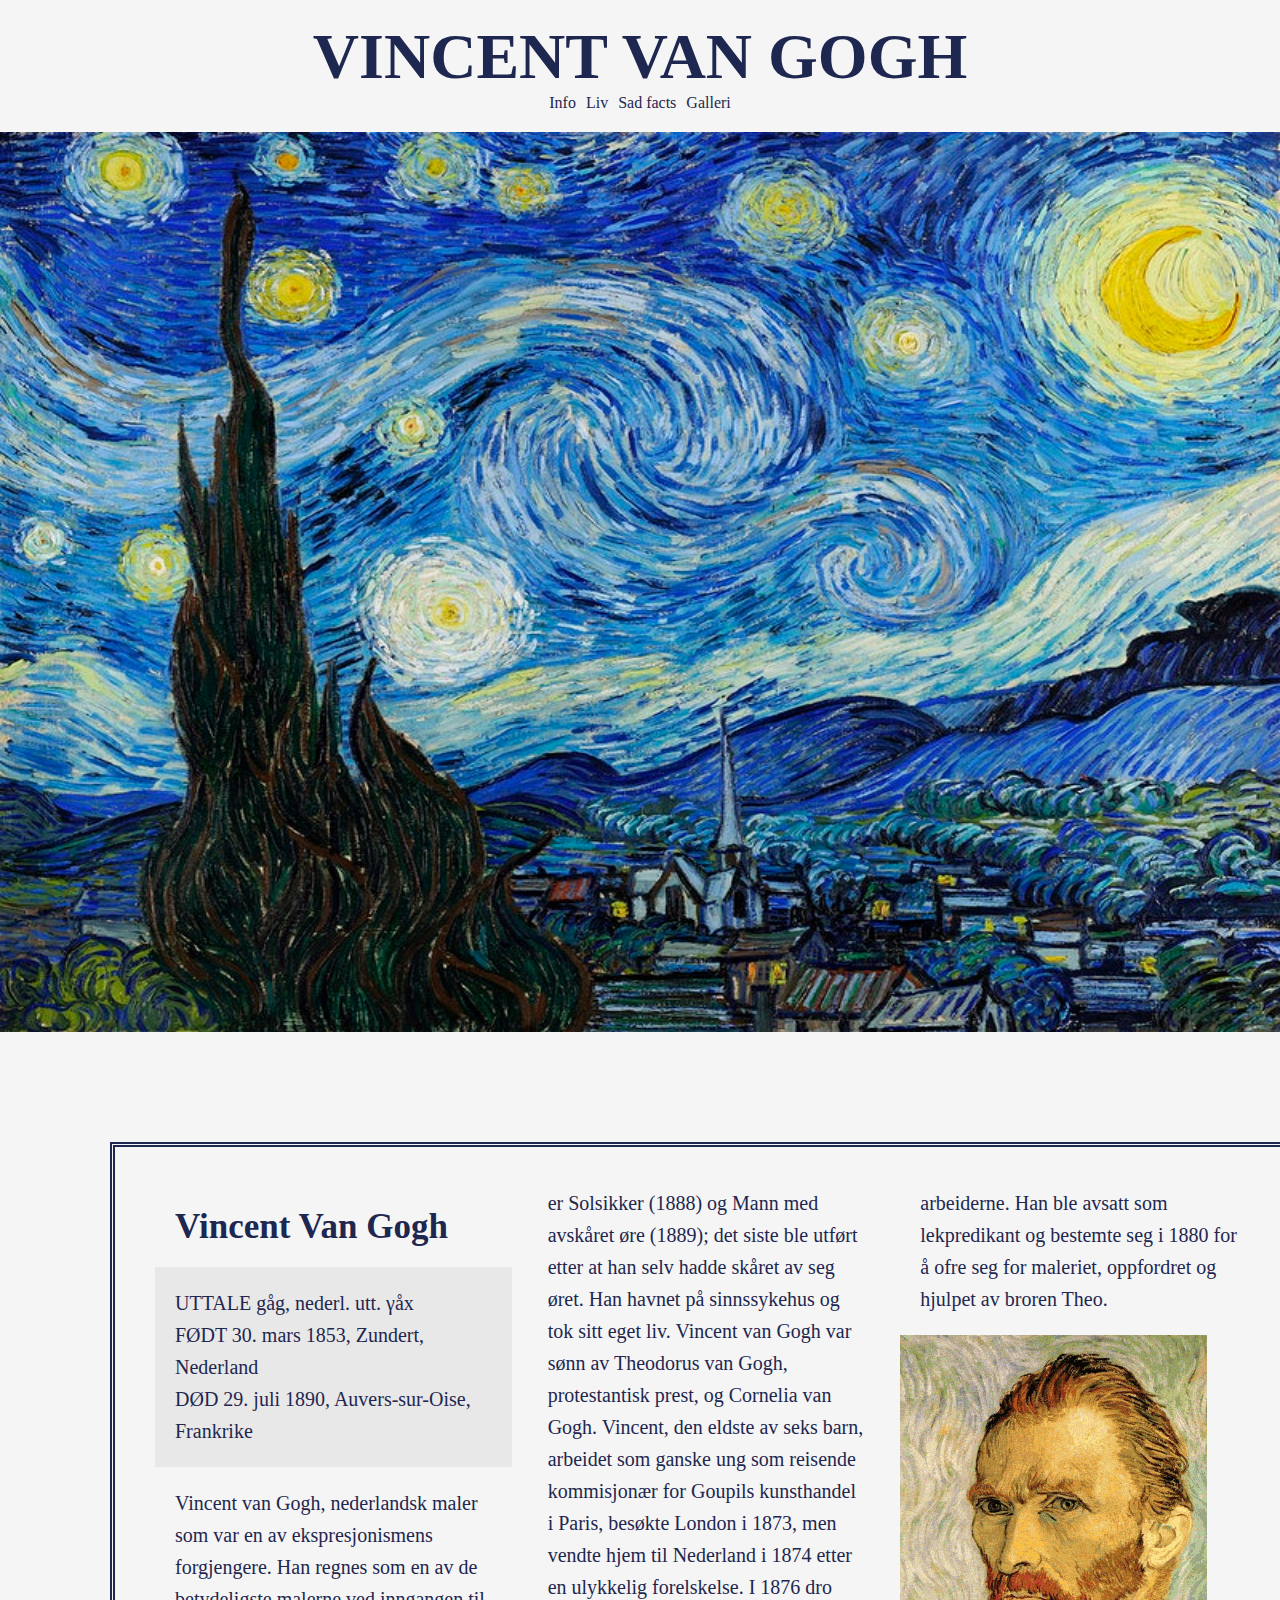
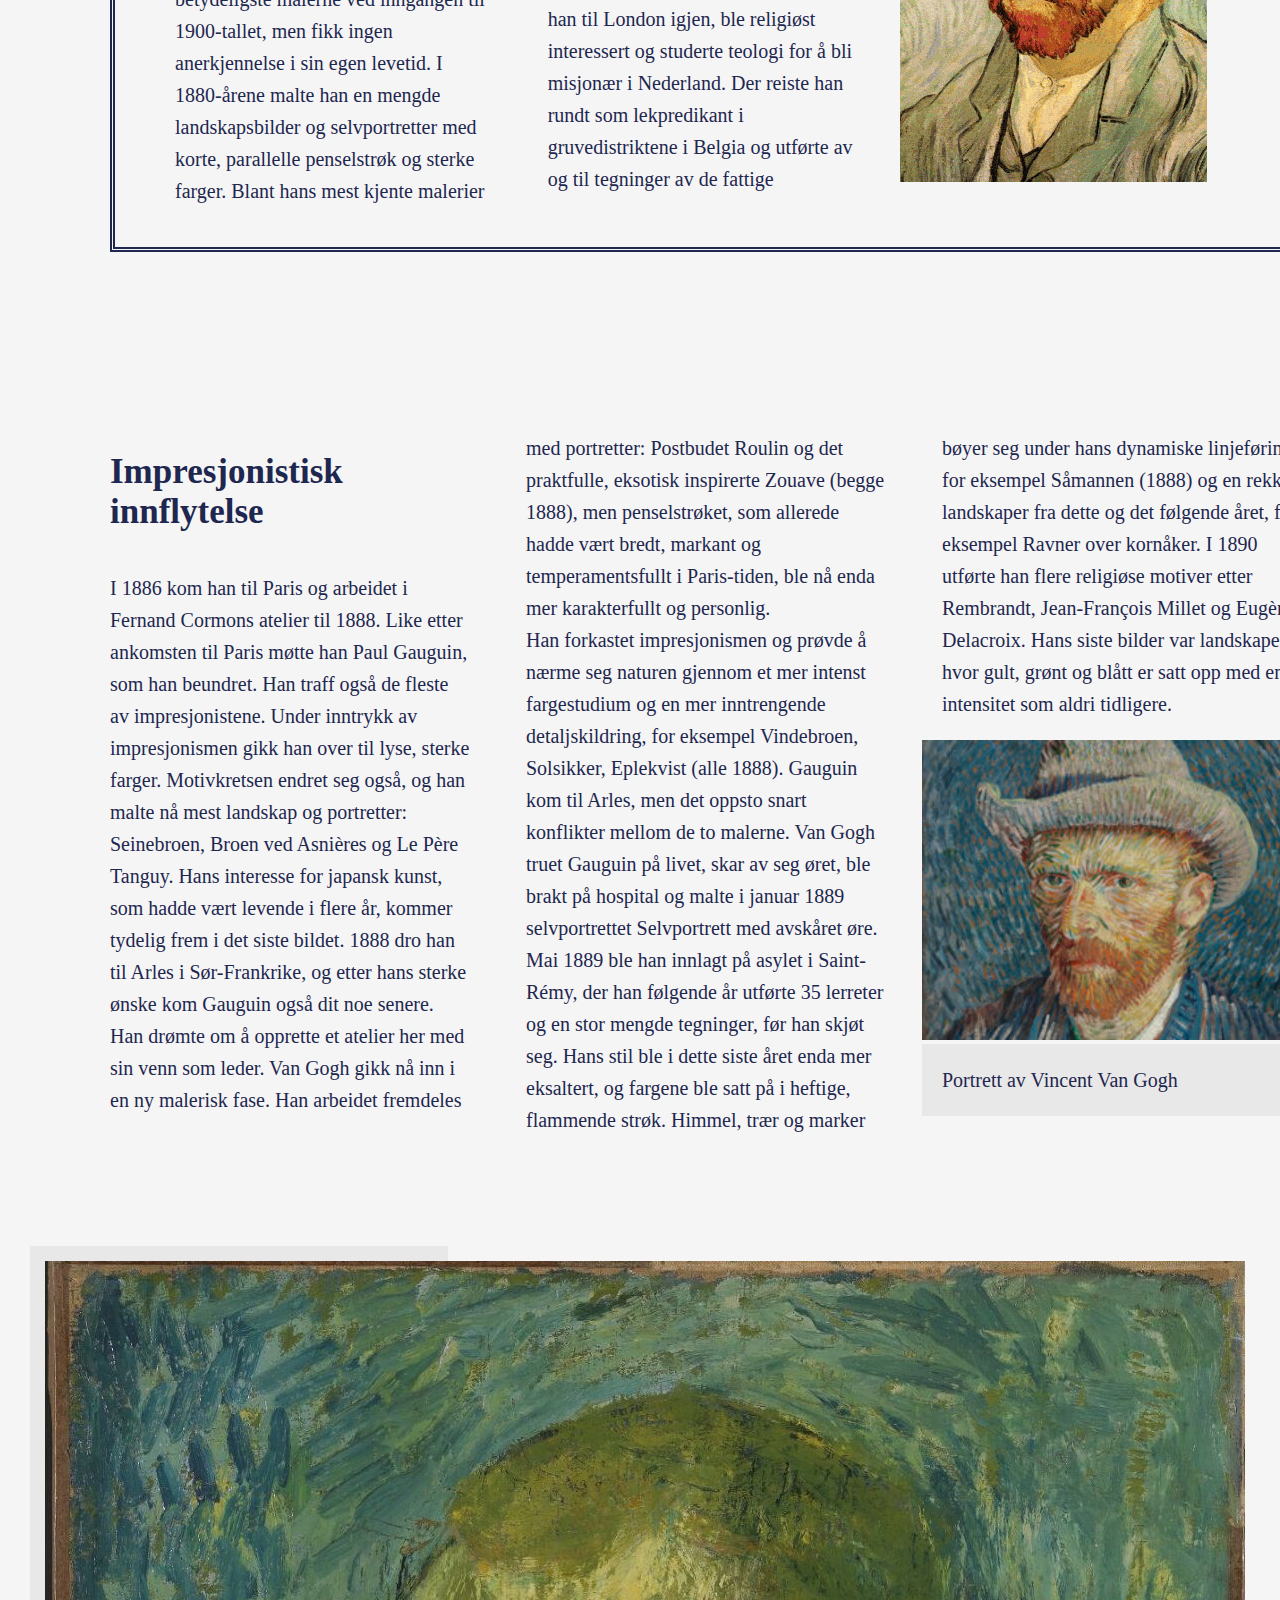
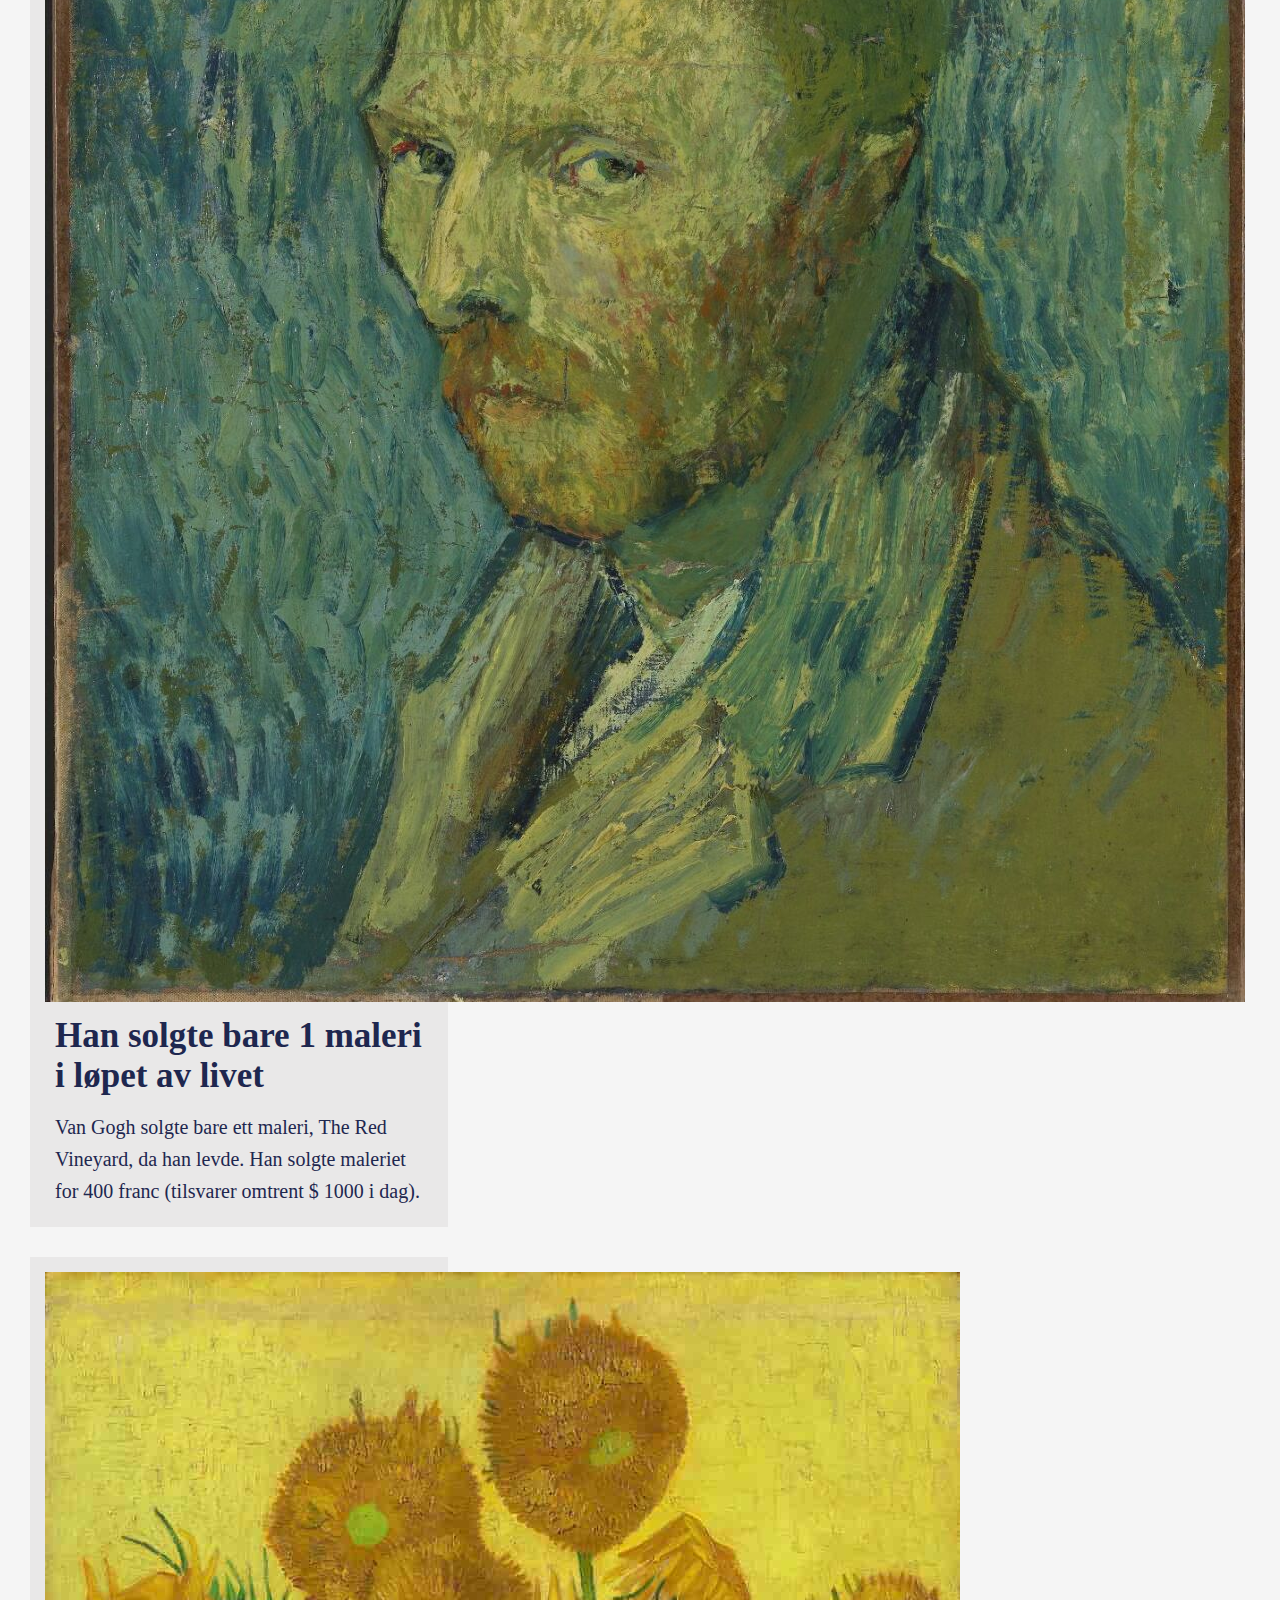
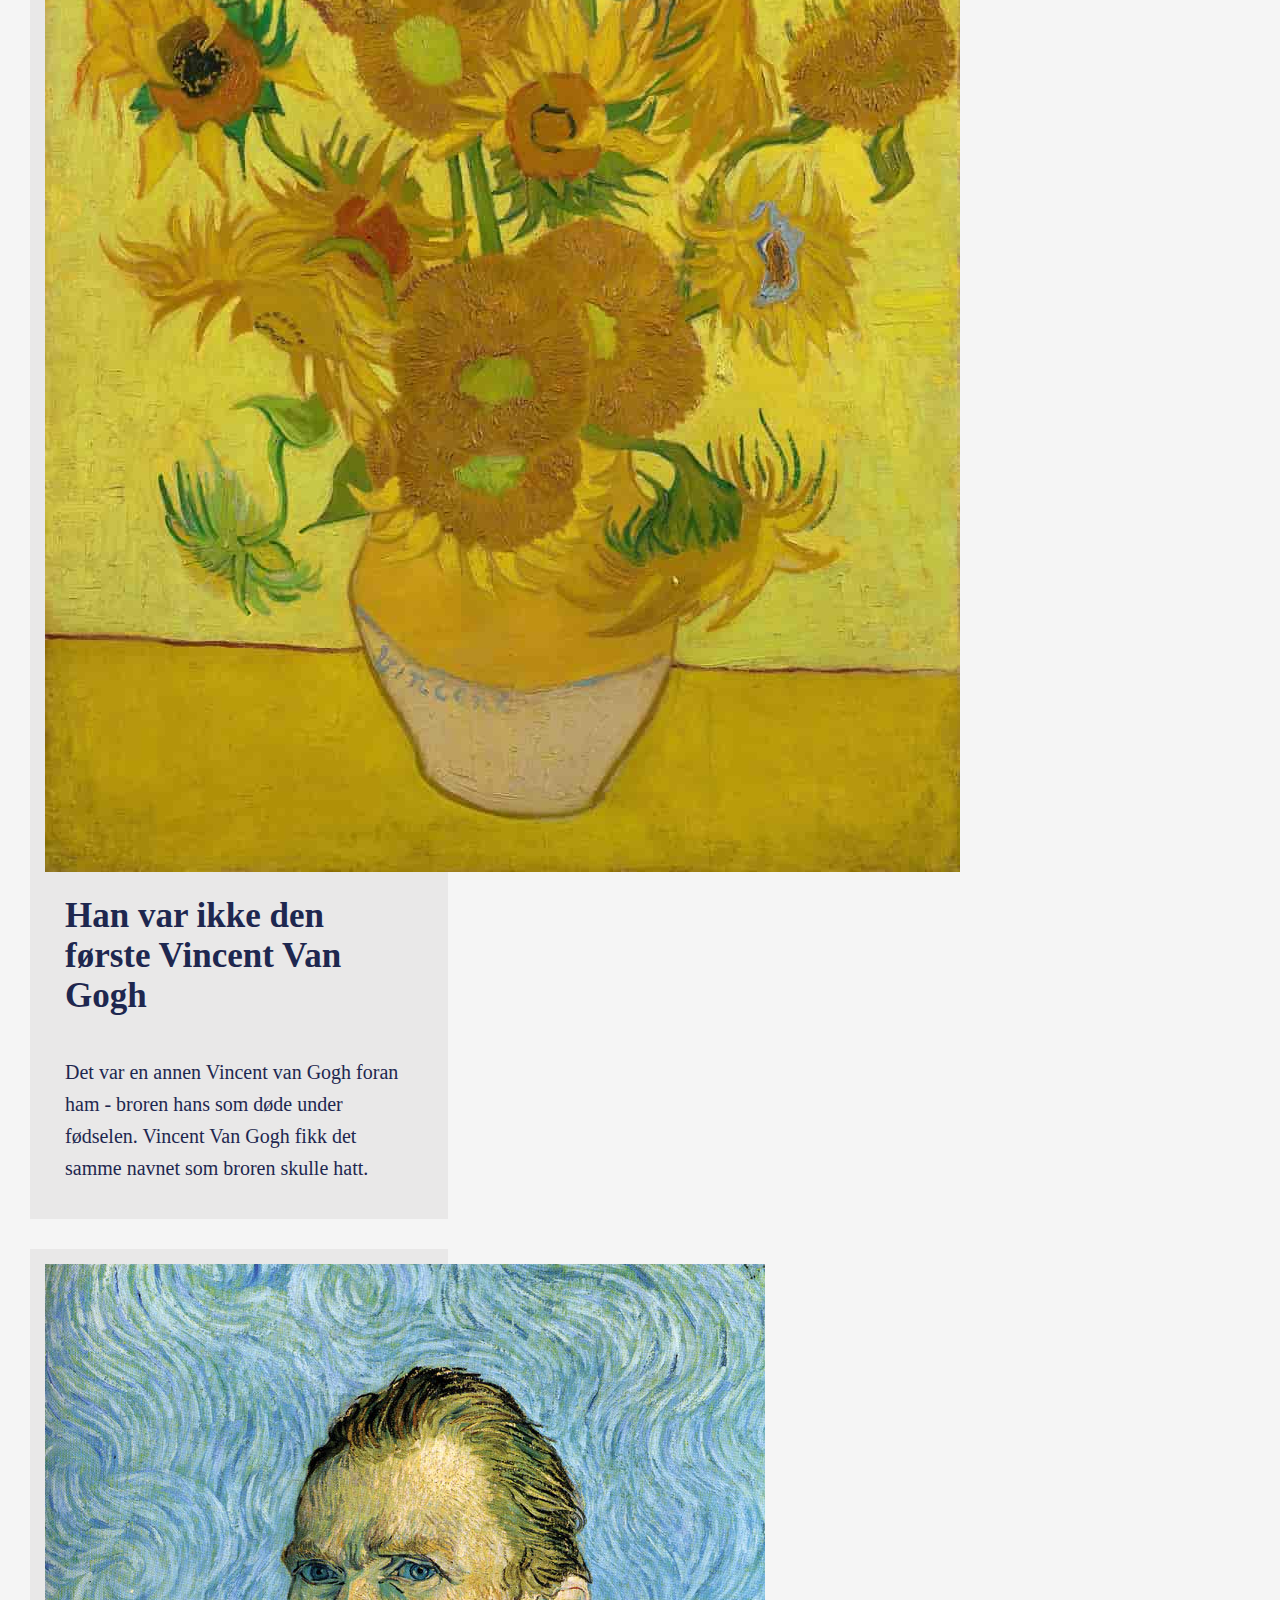
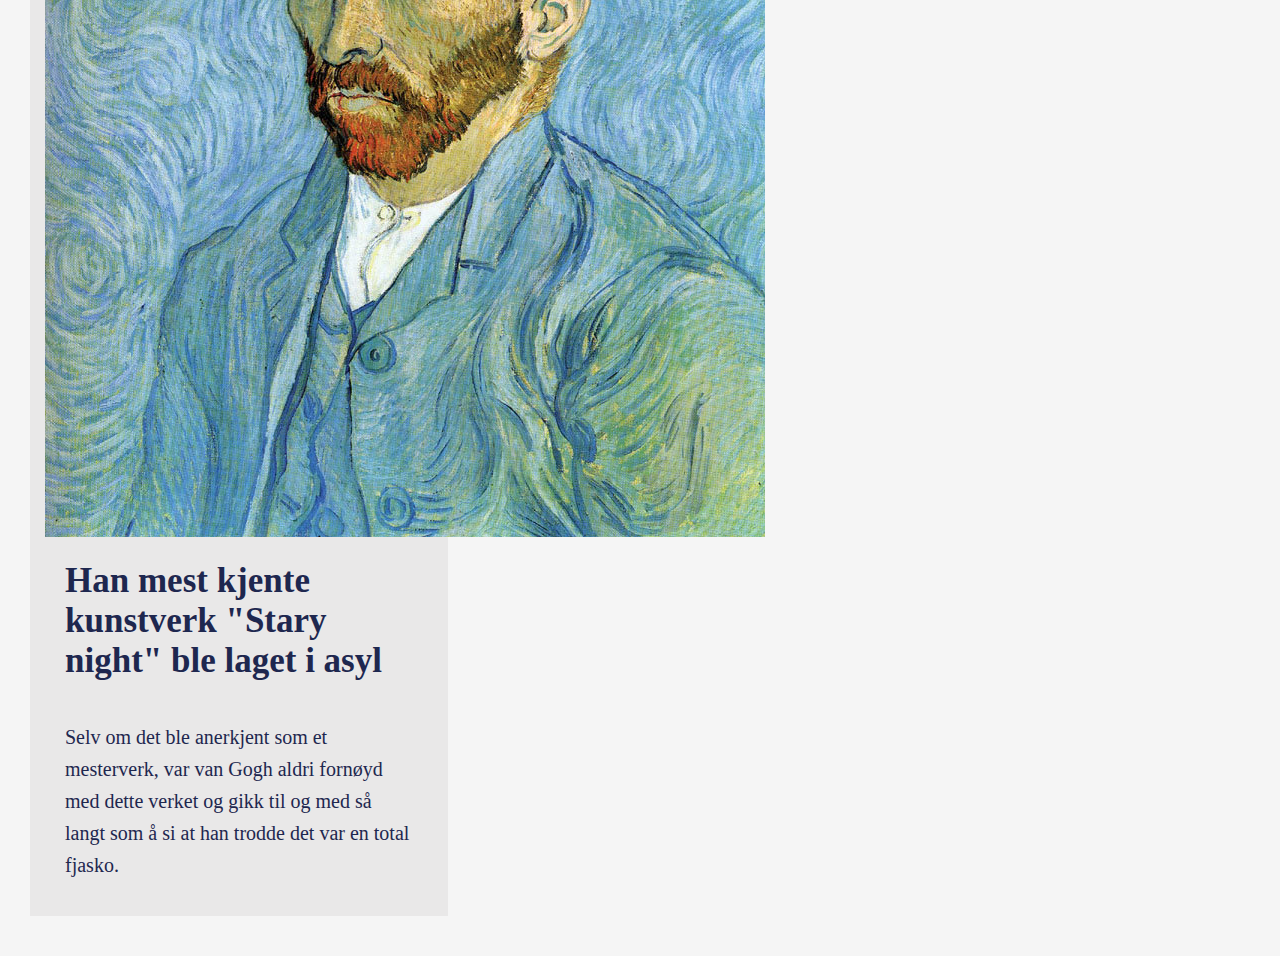
==== index.html @ b5e01df2 "finito bitchesssss" ====
<!DOCTYPE html>
<html lang="en">
<head>
    <meta charset="UTF-8">
    <meta http-equiv="X-UA-Compatible" content="IE=edge">
    <meta name="viewport" content="width=device-width, initial-scale=1.0">
    <title>Vincent Van Gogh</title>
    <link rel="preconnect" href="https://fonts.googleapis.com">
    <link rel="preconnect" href="https://fonts.gstatic.com" crossorigin>
    <link href="https://fonts.googleapis.com/css2?family=Khula:wght@300;400;600;700;800&display=swap" rel="stylesheet">
    <link rel="stylesheet" href="style.css">
</head>
    <body>
        <section id="intro-page">
            <header>
                <h1> Vincent Van Gogh </h1>
            </header>
            
            <nav>
                <ul>
                    <li><a href="#text-box1">Info</a></li>
                    <li><a href="#text-box2">Liv</a></li>
                    <li><a href="#funfact-container">Sad facts</a></li>
                    <li><a href="./gallery.html">Galleri</a></li>
                </ul>
            </nav>
        </section>

        <main>
            <section class="fade-in">
                <img src="images/trær.jpg" class="tre">
                <img src="images/cafe.jpg" class="cafe">
                <img src="images/original.jpg" class="original">
            </section>

            <section class="section-container1">
                <article class="text-box1">
                    <h2>Vincent Van Gogh</h2>
                    <div>
                        <p class="info-box1">UTTALE gåg, nederl. utt. γåx <br> FØDT 30. mars 1853, Zundert, Nederland <br> DØD 29. juli 1890, Auvers-sur-Oise, Frankrike</p>
                    </div>
                    <p>Vincent van Gogh, nederlandsk maler som var en av ekspresjonismens forgjengere. Han regnes som en av de betydeligste malerne ved inngangen til 1900-tallet, men fikk ingen anerkjennelse i sin egen levetid. I 1880-årene malte han en mengde landskapsbilder og selvportretter med korte, parallelle penselstrøk og sterke farger. Blant hans mest kjente malerier er Solsikker (1888) og Mann med avskåret øre (1889); det siste ble utført etter at han selv hadde skåret av seg øret. Han havnet på sinnssykehus og tok sitt eget liv. Vincent van Gogh var sønn av Theodorus van Gogh, protestantisk prest, og Cornelia van Gogh. Vincent, den eldste av seks barn, arbeidet som ganske ung som reisende kommisjonær for Goupils kunsthandel i Paris, besøkte London i 1873, men vendte hjem til Nederland i 1874 etter en ulykkelig forelskelse. I 1876 dro han til London igjen, ble religiøst interessert og studerte teologi for å bli misjonær i Nederland. Der reiste han rundt som lekpredikant i gruvedistriktene i Belgia og utførte av og til tegninger av de fattige arbeiderne. Han ble avsatt som lekpredikant og bestemte seg i 1880 for å ofre seg for maleriet, oppfordret og hjulpet av broren Theo. </p> 
                    <img src="images/portrett.gif" alt="Portrett av Van Gogh" class="portrett-gif">
                    
                </article>

                <article class="text-box2">
                    <h2>Impresjonistisk innflytelse</h2>
                    <p>I 1886 kom han til Paris og arbeidet i Fernand Cormons atelier til 1888. Like etter ankomsten til Paris møtte han Paul Gauguin, som han beundret. Han traff også de fleste av impresjonistene. Under inntrykk av impresjonismen gikk han over til lyse, sterke farger. Motivkretsen endret seg også, og han malte nå mest landskap og portretter: Seinebroen, Broen ved Asnières og Le Père Tanguy. Hans interesse for japansk kunst, som hadde vært levende i flere år, kommer tydelig frem i det siste bildet.
                        1888 dro han til Arles i Sør-Frankrike, og etter hans sterke ønske kom Gauguin også dit noe senere. Han drømte om å opprette et atelier her med sin venn som leder. Van Gogh gikk nå inn i en ny malerisk fase. Han arbeidet fremdeles med portretter: Postbudet Roulin og det praktfulle, eksotisk inspirerte Zouave (begge 1888), men penselstrøket, som allerede hadde vært bredt, markant og temperamentsfullt i Paris-tiden, ble nå enda mer karakterfullt og personlig. <br> Han forkastet impresjonismen og prøvde å nærme seg naturen gjennom et mer intenst fargestudium og en mer inntrengende detaljskildring, for eksempel Vindebroen, Solsikker, Eplekvist (alle 1888). Gauguin kom til Arles, men det oppsto snart konflikter mellom de to malerne. Van Gogh truet Gauguin på livet, skar av seg øret, ble brakt på hospital og malte i januar 1889 selvportrettet Selvportrett med avskåret øre. Mai 1889 ble han innlagt på asylet i Saint-Rémy, der han følgende år utførte 35 lerreter og en stor mengde tegninger, før han skjøt seg.
                        Hans stil ble i dette siste året enda mer eksaltert, og fargene ble satt på i heftige, flammende strøk. Himmel, trær og marker bøyer seg under hans dynamiske linjeføring, for eksempel Såmannen (1888) og en rekke landskaper fra dette og det følgende året, for eksempel Ravner over kornåker.
                        I 1890 utførte han flere religiøse motiver etter Rembrandt, Jean-François Millet og Eugène Delacroix. Hans siste bilder var landskaper, hvor gult, grønt og blått er satt opp med en intensitet som aldri tidligere. </p> 
                    <div>
                        <img src="images/hatt.jpg" alt="Portrett av Van Gogh" class="hatt-img">
                        <p class="info-box2">Portrett av Vincent Van Gogh</p>
                    </div>  
                </article>
                <article id="funfact-container">
                    <div class="funfact1">
                        <img src="images/o.jpg">
                        <h2 class="box-h">Han solgte bare 1 maleri i løpet av livet</h2>
                        <p class="box-p">Van Gogh solgte bare ett maleri, The Red Vineyard, da han levde. Han solgte maleriet for 400 franc (tilsvarer omtrent $ 1000 i dag).</p>
                    </div>

                    <div class="funfact2">
                        <img src="images/blommor.jpg">
                        <h2 id="box-h">Han var ikke den første Vincent Van Gogh</h2>
                        <p id="box-p">Det var en annen Vincent van Gogh foran ham - broren hans som døde under fødselen. Vincent Van Gogh fikk det samme navnet som broren skulle hatt. </p>
                    </div>

                    <div class="funfact3">
                        <img src="images/standard.jpg">
                        <h2 id="box-h">Han mest kjente kunstverk "Stary night" ble laget i asyl</h2>
                        <p id="box-p">Selv om det ble anerkjent som et mesterverk, var van Gogh aldri fornøyd med dette verket og gikk til og med så langt som å si at han trodde det var en total fjasko.</p>
                    </div>
                </article>
            </section>
        </main>
    </body>
</html>
---- style.css ----
*{
    box-sizing: border-box;
    margin: 0;
    padding: 0;
    scroll-behavior: smooth;
}

/*Header*/
header{
    display: flex;
    font-size: 2rem;
    text-transform: uppercase;
    justify-content: center;
    background-color: whitesmoke;
    color: rgb(30,39,79);
    padding-top: 20px;   
}

/*Navigation*/
nav{
    align-items: center;
    color: white;
    background-color:whitesmoke;
}

nav ul{
    margin-bottom: 20px;
}

nav, nav ul{
    display: flex;
    justify-content: center;
    text-decoration: none;
}

nav li{
    display: inline;
}

nav li a{
    text-decoration: none;
    color: rgb(30,39,79);
    padding: 5px;
    transition: 00.25s ease-in-out;
    font-family: 'Playfair Display', serif;
}

nav li a:hover{
    color: whitesmoke;
    border: 1px solid rgb(30,39,79);
    border-radius: 5px;
    background-color: rgb(30,39,79);
}

#intro-page{
    box-sizing: border-box;
    padding: 0;
    display: flex;
    justify-content: flex-start;
    align-items: center;
    flex-direction: column;

}
/*Main*/
body{
    background-color: whitesmoke;
}

main{
    position: relative;
}

/*Overskrifter og paragrafer*/
h2{
    font-size: 35px;
    font-family: 'Playfair Display SC', serif;
}

p{
    font-size: 20px;
    font-family: 'Playfair Display', serif;
    line-height: 1.6;
}

h2, p{
    padding: 20px;
    color: rgb(30,39,79);
}


/*Tekstbokser*/

.section-container1{
    position: absolute;
    top: 900px;
    display: flex;
    justify-content: center;
    align-items: center;
    flex-direction: column;
    padding: 10px;
}

.text-box1{
    margin: 100px;
    border: thick double rgb(30,39,79);
}

.text-box2 {
    margin: 40px;
}

.text-box1, .text-box2{
    background-color: whitesmoke;
    padding: 40px;
    column-count: 3;
    flex-direction: row-reverse;
}

.info-box1, .info-box2{
    background-color: rgb(233, 232, 232);
}

.info-box2{
    width: 400px;
}

.funfact-container{
    display: flex;
    justify-content: center;
    flex-direction: row-reverse;
    margin: 50px;
}

.funfact1, .funfact2, .funfact3{
    background-color: rgb(233, 232, 232);
    border: 5px solid rgb(233, 232, 232);
    width: 30%;
    height: auto;
    margin: 30px 20px;
    justify-content: space-evenly;
    flex-direction: row-reverse;
    min-width: 280px;
    padding: 10px;
}

.box-h{
    padding: 10px 10px;
}

.box-p{
    padding: 5px 10px;
}

/*Animasjoner*/
.fade-in{
    position: relative;
}

.fade-in img{
    position: absolute;
    animation-name: fade;
    animation-timing-function: ease-in-out;
    animation-iteration-count: infinite;
    animation-direction: alternate;
    animation-duration: 15s;
    }
    :nth-of-type(1){
        animation-delay: 15s;
    }
    :nth-of-type(2){
        animation-delay: 10s;
    }
    :nth-of-type(3){
        animation-delay: 5s;
    }
    

@keyframes fade{
    0%{
        opacity: 1;
    }
    20%{
        opacity: 0;
    }
    50%{ 
        opacity: 0;
    }
    80%{ 
        opacity: 0;
    }
    100%{ 
        opacity: 1;
    }
    
}

/*Bilder*/
.tre, .cafe, .original{
    height: 100vh;
    width: 100vw;

}

.hatt-img{
    width: 400px;
    height: 300px;
}

.funfact-container img{
    width: 100%;
    height: 400px;
}
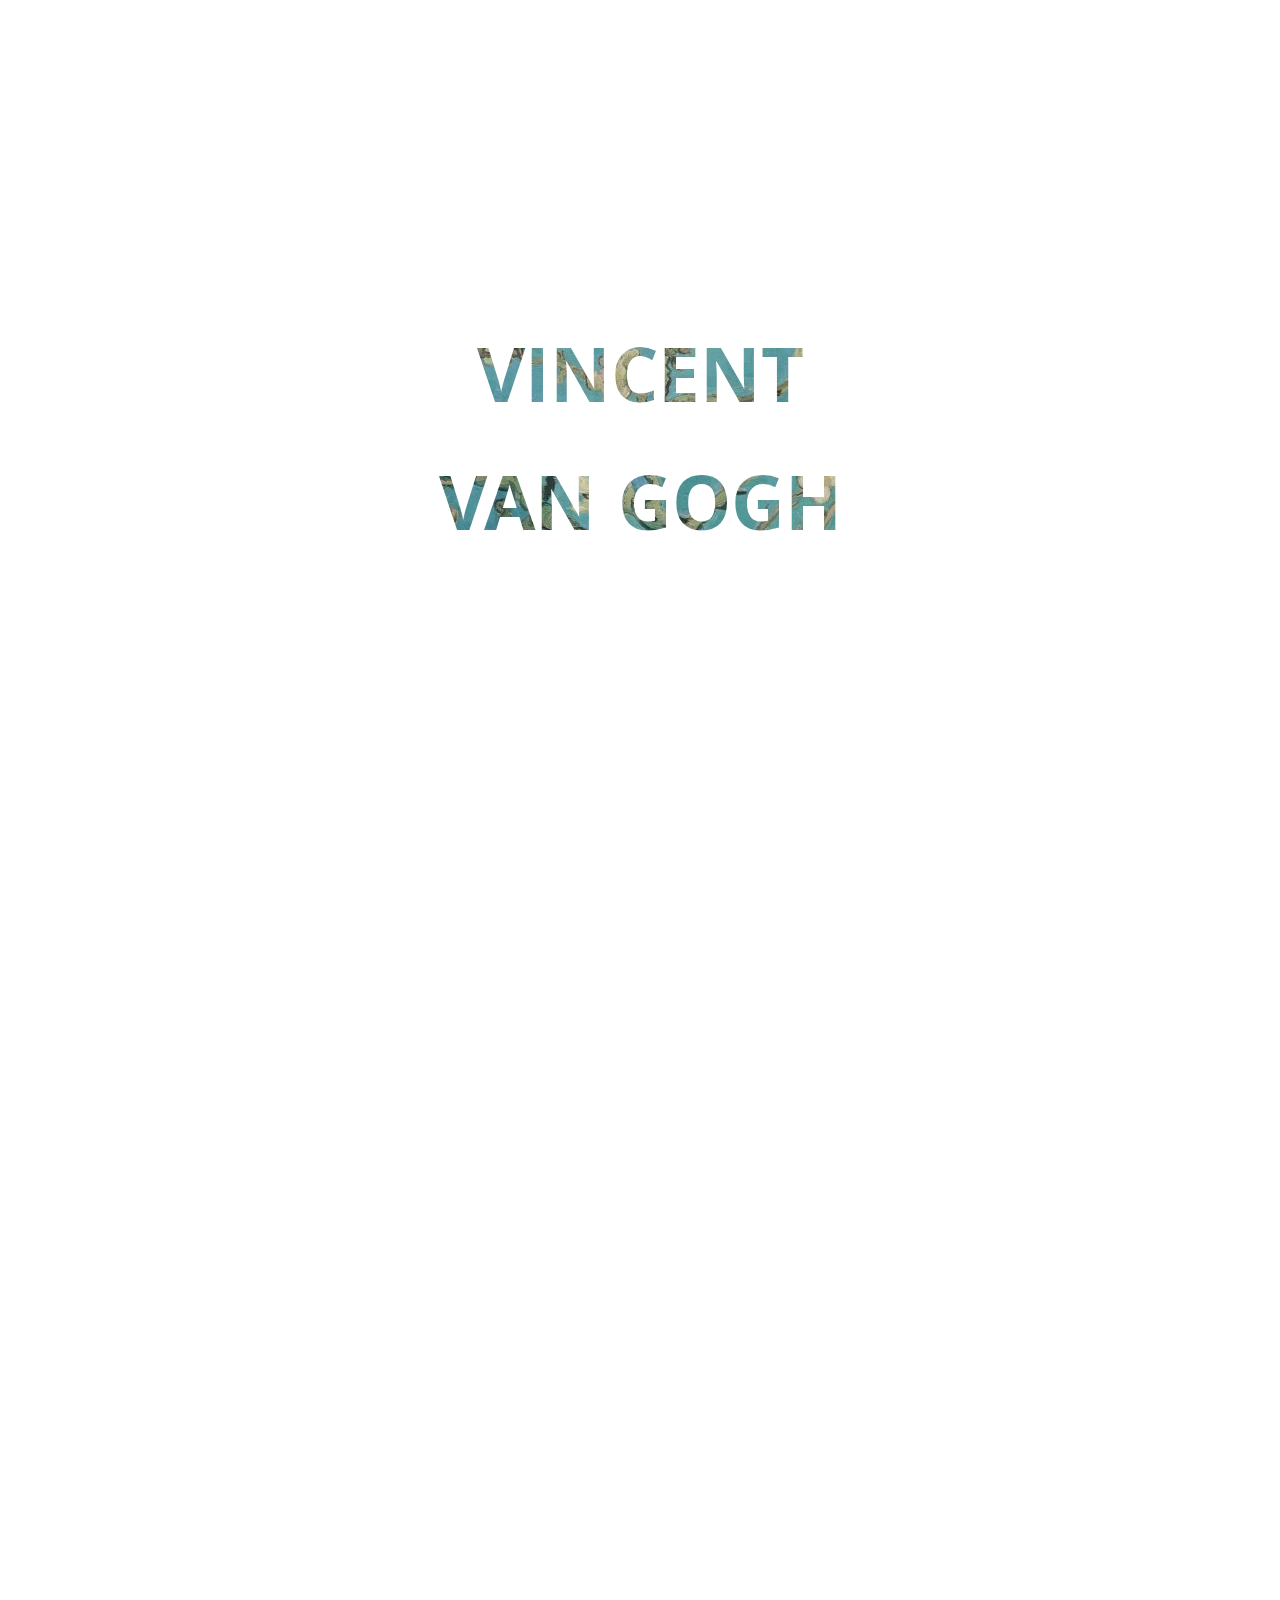
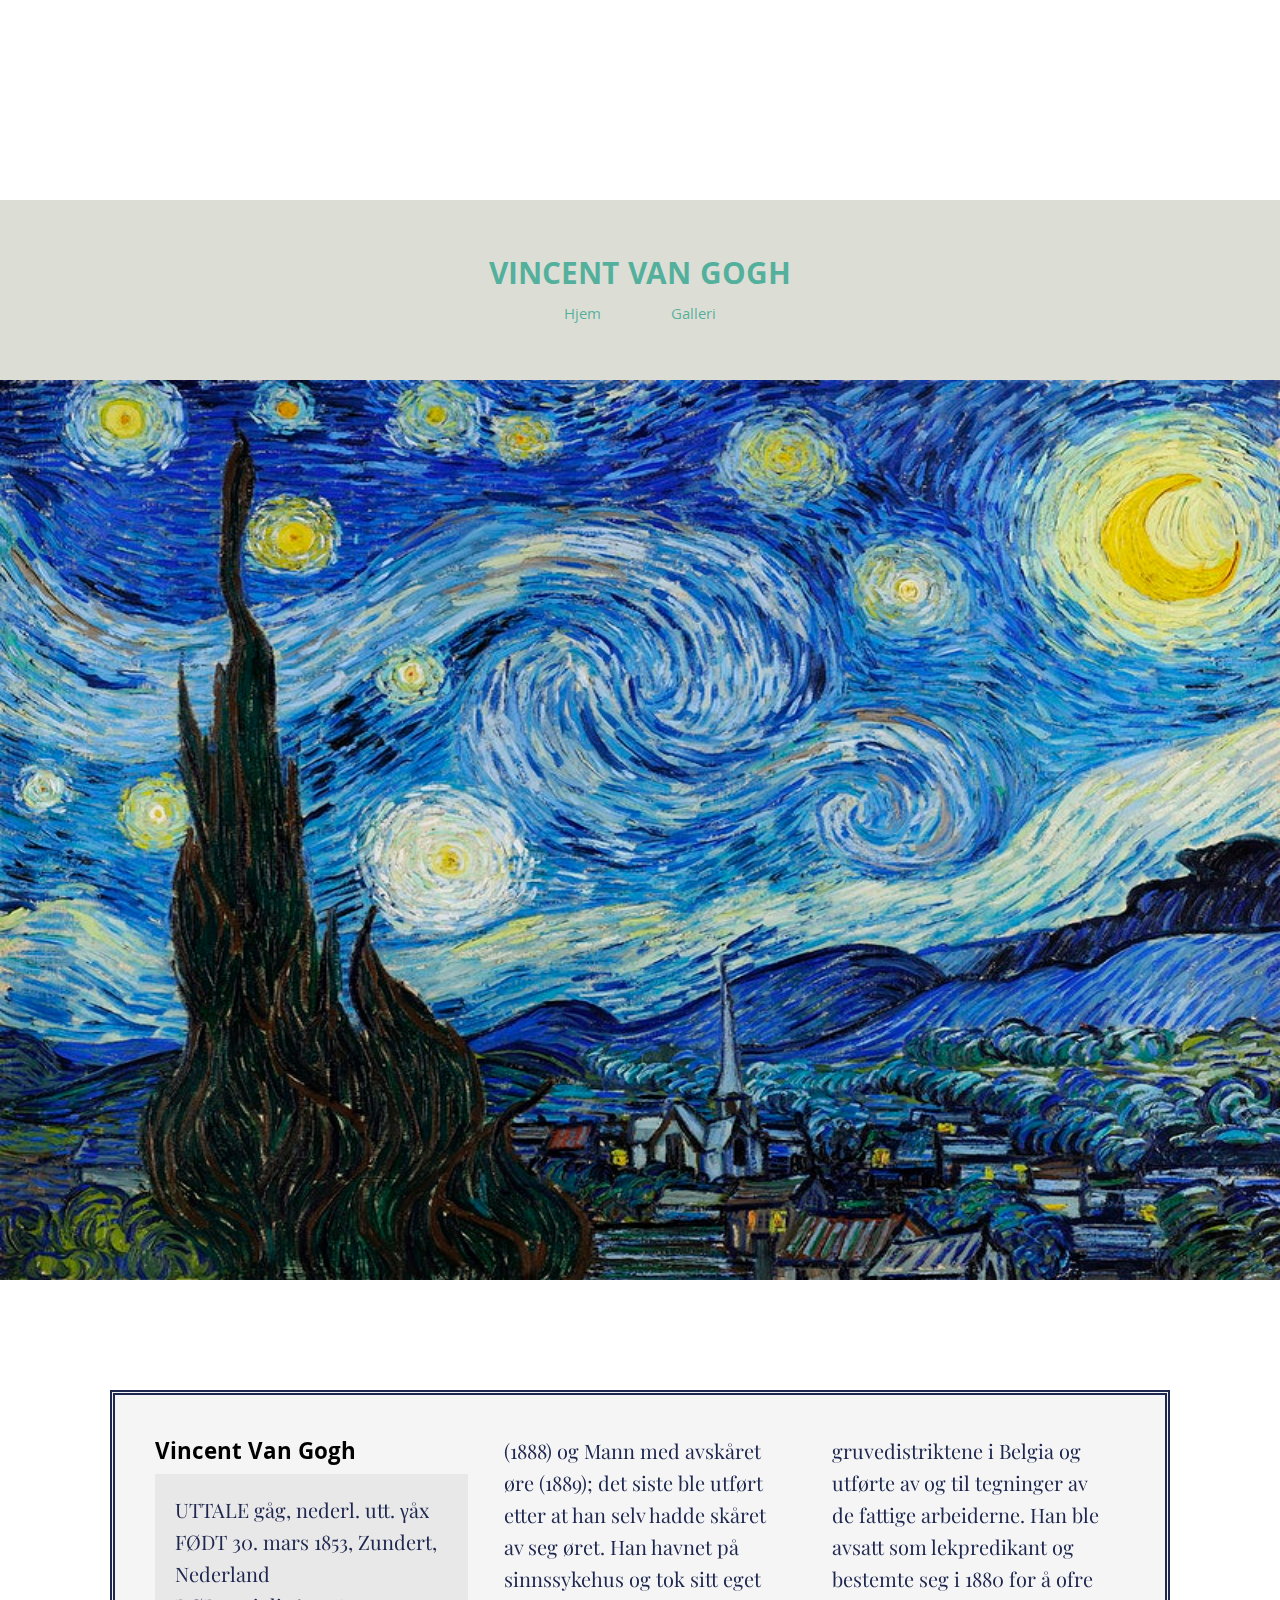
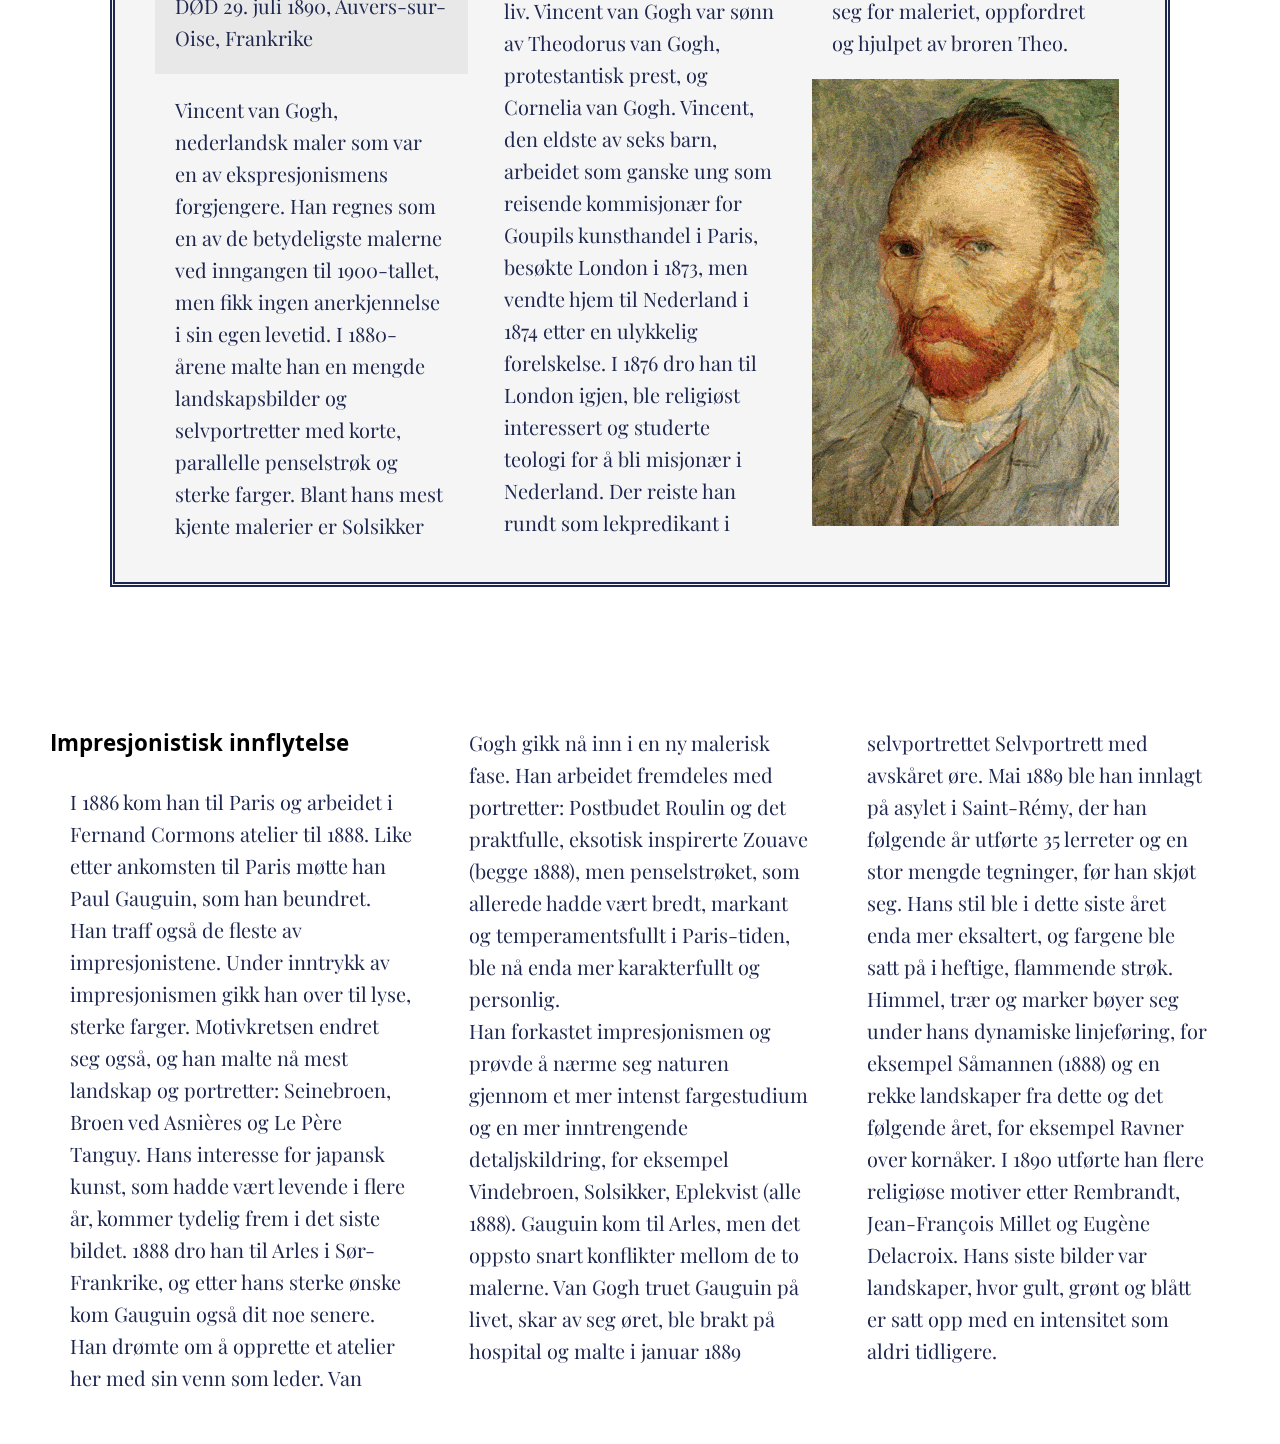
==== commit e40dae07: "identisk header" ====
--- a/index.html
+++ b/index.html
@@ -4,77 +4,74 @@
     <meta charset="UTF-8">
     <meta http-equiv="X-UA-Compatible" content="IE=edge">
     <meta name="viewport" content="width=device-width, initial-scale=1.0">
-    <title>Vincent Van Gogh</title>
     <link rel="preconnect" href="https://fonts.googleapis.com">
     <link rel="preconnect" href="https://fonts.gstatic.com" crossorigin>
-    <link href="https://fonts.googleapis.com/css2?family=Khula:wght@300;400;600;700;800&display=swap" rel="stylesheet">
-    <link rel="stylesheet" href="style.css">
+    <link href="https://fonts.googleapis.com/css2?family=Khula:wght@300;400;600;700;800&family=Playfair+Display+SC:ital,wght@0,400;0,700;0,900;1,400;1,700;1,900&family=Playfair+Display:ital,wght@0,400;0,500;0,600;0,700;0,800;0,900;1,400;1,500;1,600;1,700;1,800;1,900&display=swap" rel="stylesheet">
+    <link rel="stylesheet" href="./style.css">
+    <title>Vincent Van Gogh</title>
 </head>
-    <body>
-        <section id="intro-page">
-            <header>
+<body>
+
+    <!--Her startet du-->
+
+    <header class="home">
+
+        <div class="landing landing-set">
+            <div class="slider">
+                <h1>Vincent<br>Van Gogh</h1>
+            </div><!--
+            <a href="#intro-page">
+                    <img class="button" src="./media/arrow-down.svg">
+            </a>-->
+        </div>
+
+        <div class="landing landing-image" aria-hidden="true">
+            <div class="slider">
+                <h1>Vincent<br>Van Gogh</h1>
+            </div><!--
+            <a href="#intro-page">
+                <img class="button" src="./media/arrow-down.svg">
+            </a>-->
+        </div>
+    </header>
+
+    <section class="intro-page">
+        <header class="second-header">
+            <nav>
                 <h1> Vincent Van Gogh </h1>
-            </header>
-            
-            <nav>
-                <ul>
-                    <li><a href="#text-box1">Info</a></li>
-                    <li><a href="#text-box2">Liv</a></li>
-                    <li><a href="#funfact-container">Sad facts</a></li>
+                <ul class="menu">
+                    <li><a href="#home">Hjem</a></li>
                     <li><a href="./gallery.html">Galleri</a></li>
                 </ul>
             </nav>
+        </header>
+    </section>
+
+    <main>
+        <section class="fade-in">
+            <img src="media/three.jpg" class="tre">
+            <img src="media/cafe.jpg" class="cafe">
+            <img src="media/original.jpg" class="original">
         </section>
 
-        <main>
-            <section class="fade-in">
-                <img src="images/trær.jpg" class="tre">
-                <img src="images/cafe.jpg" class="cafe">
-                <img src="images/original.jpg" class="original">
-            </section>
+        <section class="section-container1">
+            <article class="text-box1">
+                <h2>Vincent Van Gogh</h2>
+               <div>
+                    <p class="info-box">UTTALE gåg, nederl. utt. γåx <br> FØDT 30. mars 1853, Zundert, Nederland <br> DØD 29. juli 1890, Auvers-sur-Oise, Frankrike</p>
+               </div>
+                <p>Vincent van Gogh, nederlandsk maler som var en av ekspresjonismens forgjengere. Han regnes som en av de betydeligste malerne ved inngangen til 1900-tallet, men fikk ingen anerkjennelse i sin egen levetid. I 1880-årene malte han en mengde landskapsbilder og selvportretter med korte, parallelle penselstrøk og sterke farger. Blant hans mest kjente malerier er Solsikker (1888) og Mann med avskåret øre (1889); det siste ble utført etter at han selv hadde skåret av seg øret. Han havnet på sinnssykehus og tok sitt eget liv. Vincent van Gogh var sønn av Theodorus van Gogh, protestantisk prest, og Cornelia van Gogh. Vincent, den eldste av seks barn, arbeidet som ganske ung som reisende kommisjonær for Goupils kunsthandel i Paris, besøkte London i 1873, men vendte hjem til Nederland i 1874 etter en ulykkelig forelskelse. I 1876 dro han til London igjen, ble religiøst interessert og studerte teologi for å bli misjonær i Nederland. Der reiste han rundt som lekpredikant i gruvedistriktene i Belgia og utførte av og til tegninger av de fattige arbeiderne. Han ble avsatt som lekpredikant og bestemte seg i 1880 for å ofre seg for maleriet, oppfordret og hjulpet av broren Theo. </p> 
+                <img src="media/portrett.gif" alt="Portrett av Van Gogh" class="portrett-gif">            
+            </article>
 
-            <section class="section-container1">
-                <article class="text-box1">
-                    <h2>Vincent Van Gogh</h2>
-                    <div>
-                        <p class="info-box1">UTTALE gåg, nederl. utt. γåx <br> FØDT 30. mars 1853, Zundert, Nederland <br> DØD 29. juli 1890, Auvers-sur-Oise, Frankrike</p>
-                    </div>
-                    <p>Vincent van Gogh, nederlandsk maler som var en av ekspresjonismens forgjengere. Han regnes som en av de betydeligste malerne ved inngangen til 1900-tallet, men fikk ingen anerkjennelse i sin egen levetid. I 1880-årene malte han en mengde landskapsbilder og selvportretter med korte, parallelle penselstrøk og sterke farger. Blant hans mest kjente malerier er Solsikker (1888) og Mann med avskåret øre (1889); det siste ble utført etter at han selv hadde skåret av seg øret. Han havnet på sinnssykehus og tok sitt eget liv. Vincent van Gogh var sønn av Theodorus van Gogh, protestantisk prest, og Cornelia van Gogh. Vincent, den eldste av seks barn, arbeidet som ganske ung som reisende kommisjonær for Goupils kunsthandel i Paris, besøkte London i 1873, men vendte hjem til Nederland i 1874 etter en ulykkelig forelskelse. I 1876 dro han til London igjen, ble religiøst interessert og studerte teologi for å bli misjonær i Nederland. Der reiste han rundt som lekpredikant i gruvedistriktene i Belgia og utførte av og til tegninger av de fattige arbeiderne. Han ble avsatt som lekpredikant og bestemte seg i 1880 for å ofre seg for maleriet, oppfordret og hjulpet av broren Theo. </p> 
-                    <img src="images/portrett.gif" alt="Portrett av Van Gogh" class="portrett-gif">
-                    
-                </article>
-
-                <article class="text-box2">
-                    <h2>Impresjonistisk innflytelse</h2>
-                    <p>I 1886 kom han til Paris og arbeidet i Fernand Cormons atelier til 1888. Like etter ankomsten til Paris møtte han Paul Gauguin, som han beundret. Han traff også de fleste av impresjonistene. Under inntrykk av impresjonismen gikk han over til lyse, sterke farger. Motivkretsen endret seg også, og han malte nå mest landskap og portretter: Seinebroen, Broen ved Asnières og Le Père Tanguy. Hans interesse for japansk kunst, som hadde vært levende i flere år, kommer tydelig frem i det siste bildet.
-                        1888 dro han til Arles i Sør-Frankrike, og etter hans sterke ønske kom Gauguin også dit noe senere. Han drømte om å opprette et atelier her med sin venn som leder. Van Gogh gikk nå inn i en ny malerisk fase. Han arbeidet fremdeles med portretter: Postbudet Roulin og det praktfulle, eksotisk inspirerte Zouave (begge 1888), men penselstrøket, som allerede hadde vært bredt, markant og temperamentsfullt i Paris-tiden, ble nå enda mer karakterfullt og personlig. <br> Han forkastet impresjonismen og prøvde å nærme seg naturen gjennom et mer intenst fargestudium og en mer inntrengende detaljskildring, for eksempel Vindebroen, Solsikker, Eplekvist (alle 1888). Gauguin kom til Arles, men det oppsto snart konflikter mellom de to malerne. Van Gogh truet Gauguin på livet, skar av seg øret, ble brakt på hospital og malte i januar 1889 selvportrettet Selvportrett med avskåret øre. Mai 1889 ble han innlagt på asylet i Saint-Rémy, der han følgende år utførte 35 lerreter og en stor mengde tegninger, før han skjøt seg.
-                        Hans stil ble i dette siste året enda mer eksaltert, og fargene ble satt på i heftige, flammende strøk. Himmel, trær og marker bøyer seg under hans dynamiske linjeføring, for eksempel Såmannen (1888) og en rekke landskaper fra dette og det følgende året, for eksempel Ravner over kornåker.
-                        I 1890 utførte han flere religiøse motiver etter Rembrandt, Jean-François Millet og Eugène Delacroix. Hans siste bilder var landskaper, hvor gult, grønt og blått er satt opp med en intensitet som aldri tidligere. </p> 
-                    <div>
-                        <img src="images/hatt.jpg" alt="Portrett av Van Gogh" class="hatt-img">
-                        <p class="info-box2">Portrett av Vincent Van Gogh</p>
-                    </div>  
-                </article>
-                <article id="funfact-container">
-                    <div class="funfact1">
-                        <img src="images/o.jpg">
-                        <h2 class="box-h">Han solgte bare 1 maleri i løpet av livet</h2>
-                        <p class="box-p">Van Gogh solgte bare ett maleri, The Red Vineyard, da han levde. Han solgte maleriet for 400 franc (tilsvarer omtrent $ 1000 i dag).</p>
-                    </div>
-
-                    <div class="funfact2">
-                        <img src="images/blommor.jpg">
-                        <h2 id="box-h">Han var ikke den første Vincent Van Gogh</h2>
-                        <p id="box-p">Det var en annen Vincent van Gogh foran ham - broren hans som døde under fødselen. Vincent Van Gogh fikk det samme navnet som broren skulle hatt. </p>
-                    </div>
-
-                    <div class="funfact3">
-                        <img src="images/standard.jpg">
-                        <h2 id="box-h">Han mest kjente kunstverk "Stary night" ble laget i asyl</h2>
-                        <p id="box-p">Selv om det ble anerkjent som et mesterverk, var van Gogh aldri fornøyd med dette verket og gikk til og med så langt som å si at han trodde det var en total fjasko.</p>
-                    </div>
-                </article>
-            </section>
-        </main>
-    </body>
-</html> +            <article class="text-box2">
+                <h2>Impresjonistisk innflytelse</h2>
+                <p>I 1886 kom han til Paris og arbeidet i Fernand Cormons atelier til 1888. Like etter ankomsten til Paris møtte han Paul Gauguin, som han beundret. Han traff også de fleste av impresjonistene. Under inntrykk av impresjonismen gikk han over til lyse, sterke farger. Motivkretsen endret seg også, og han malte nå mest landskap og portretter: Seinebroen, Broen ved Asnières og Le Père Tanguy. Hans interesse for japansk kunst, som hadde vært levende i flere år, kommer tydelig frem i det siste bildet.
+                    1888 dro han til Arles i Sør-Frankrike, og etter hans sterke ønske kom Gauguin også dit noe senere. Han drømte om å opprette et atelier her med sin venn som leder. Van Gogh gikk nå inn i en ny malerisk fase. Han arbeidet fremdeles med portretter: Postbudet Roulin og det praktfulle, eksotisk inspirerte Zouave (begge 1888), men penselstrøket, som allerede hadde vært bredt, markant og temperamentsfullt i Paris-tiden, ble nå enda mer karakterfullt og personlig. <br> Han forkastet impresjonismen og prøvde å nærme seg naturen gjennom et mer intenst fargestudium og en mer inntrengende detaljskildring, for eksempel Vindebroen, Solsikker, Eplekvist (alle 1888). Gauguin kom til Arles, men det oppsto snart konflikter mellom de to malerne. Van Gogh truet Gauguin på livet, skar av seg øret, ble brakt på hospital og malte i januar 1889 selvportrettet Selvportrett med avskåret øre. Mai 1889 ble han innlagt på asylet i Saint-Rémy, der han følgende år utførte 35 lerreter og en stor mengde tegninger, før han skjøt seg.
+                    Hans stil ble i dette siste året enda mer eksaltert, og fargene ble satt på i heftige, flammende strøk. Himmel, trær og marker bøyer seg under hans dynamiske linjeføring, for eksempel Såmannen (1888) og en rekke landskaper fra dette og det følgende året, for eksempel Ravner over kornåker.
+                    I 1890 utførte han flere religiøse motiver etter Rembrandt, Jean-François Millet og Eugène Delacroix. Hans siste bilder var landskaper, hvor gult, grønt og blått er satt opp med en intensitet som aldri tidligere. </p>       
+            </article>
+        </section>
+    </main>
+</body>
+</html>--- a/style.css
+++ b/style.css
@@ -1,94 +1,143 @@
+/*Her startet du*/
 *{
+    margin: 0;
+    scroll-behavior: smooth;
+    font-family: 'Khula', sans-serif;
+}
+
+.home{
+    height: 200vh;
+}
+
+.landing{
+    height: 100vh;
+    width: 100%;
+    clip:rect(0, auto, auto, 0);
+    position: absolute;
+    overflow: hidden;
+}
+
+.landing-set{
+    background: white;
+    /*top: 0;*/
+}
+
+.slider{
+    display: block;
+    position: fixed;
+    margin: auto;
+    width: 100%;
+    top: 50%;
+    -webkit-transform: translateY(-50%);
+        -ms-transform: translateY(-50%);
+            transform: translateY(-50%);
+}
+
+.slider h1{
+    font-size: 5rem;
+    font-weight: bolder;
+    text-align: center;
+    text-transform: uppercase;
+}
+
+.landing-set .slider h1{
+    background: url(media/blossom.jpeg);
+    background-size: 100vw auto;
+    background-repeat: no-repeat;
+    background-position: center;
+    background-clip: text;
+    color: transparent;
+    -webkit-text-fill-color: transparent;
+    -webkit-background-clip: text;
+    color: black;
+}
+
+.landing-image{
+    background-image: url(media/blossom.jpeg);
+    background-size: 100vw auto;
+    /*background-repeat: no-repeat;*/
+    background-position: center;
+    background-attachment: fixed;
+    top: 100vh;
+}
+
+.landing-image .slider h1{
+    color: white;
+}
+/*
+section{
+    margin: 0;
+    height: 100vh;
+    width: 100vw;
+    background-color: white;
+}
+*/
+.intro-page{
+    top: 0;
+    position: sticky;
+    z-index: 2;
+}
+.intro-page, main{
     box-sizing: border-box;
+    padding: 0;
+    background-color: whitesmoke;
+}
+
+.second-header{
     margin: 0;
-    padding: 0;
-    scroll-behavior: smooth;
-}
-
-/*Header*/
-header{
-    display: flex;
+    width: 100vw;
+    background-color: white;
+    z-index: 2;
+}
+
+nav{
+    height: 20vh;
+    width: 100vw;
+    display: flex;
+    flex-direction: column;
+    justify-content: center;
+    align-items: center;
+    position: sticky;
+    background-color: #9aa18759;
+    color: white;
+}
+nav h1{
     font-size: 2rem;
     text-transform: uppercase;
-    justify-content: center;
-    background-color: whitesmoke;
-    color: rgb(30,39,79);
-    padding-top: 20px;   
-}
-
-/*Navigation*/
-nav{
-    align-items: center;
+    color: #00957aa2;
+    transition: 0.25s ease-in-out;
+}
+.menu{
+    list-style: none;
+    width: 25vw;
+    display: flex;
+    justify-content: center;
+    padding: 0;
+}
+
+.menu li{
+    display: inline-block;
+    padding: 0 30px 0 30px;
+    justify-content: space-between;
+}
+
+.menu li a{
+    text-decoration: none;
+    color: #00957aa2;
+    padding: 5px;
+    transition: 0.25s ease-in-out;
+}
+
+.menu li a:hover{
+    background-color: #00957aa2;
+    padding: 5px;
+    border-radius: 5px;
     color: white;
-    background-color:whitesmoke;
-}
-
-nav ul{
-    margin-bottom: 20px;
-}
-
-nav, nav ul{
-    display: flex;
-    justify-content: center;
-    text-decoration: none;
-}
-
-nav li{
-    display: inline;
-}
-
-nav li a{
-    text-decoration: none;
-    color: rgb(30,39,79);
-    padding: 5px;
-    transition: 00.25s ease-in-out;
-    font-family: 'Playfair Display', serif;
-}
-
-nav li a:hover{
-    color: whitesmoke;
-    border: 1px solid rgb(30,39,79);
-    border-radius: 5px;
-    background-color: rgb(30,39,79);
-}
-
-#intro-page{
-    box-sizing: border-box;
-    padding: 0;
-    display: flex;
-    justify-content: flex-start;
-    align-items: center;
-    flex-direction: column;
-
-}
-/*Main*/
-body{
-    background-color: whitesmoke;
 }
 
 main{
     position: relative;
 }
-
-/*Overskrifter og paragrafer*/
-h2{
-    font-size: 35px;
-    font-family: 'Playfair Display SC', serif;
-}
-
-p{
-    font-size: 20px;
-    font-family: 'Playfair Display', serif;
-    line-height: 1.6;
-}
-
-h2, p{
-    padding: 20px;
-    color: rgb(30,39,79);
-}
-
-
-/*Tekstbokser*/
 
 .section-container1{
     position: absolute;
@@ -100,58 +149,45 @@
     padding: 10px;
 }
 
+.intro-page h2, p{
+    font-size: 35px;
+    padding: 20px;
+    color: rgb(30,39,79);
+    font-family: 'Playfair Display SC', serif;
+    font-size: 20px;
+    padding: 20px;
+    font-family: 'Playfair Display', serif;
+    line-height: 1.6;
+    color: rgb(30,39,79);
+}
+
 .text-box1{
     margin: 100px;
+    background-color: whitesmoke;
     border: thick double rgb(30,39,79);
-}
-
-.text-box2 {
-    margin: 40px;
-}
-
-.text-box1, .text-box2{
-    background-color: whitesmoke;
     padding: 40px;
     column-count: 3;
     flex-direction: row-reverse;
 }
-
-.info-box1, .info-box2{
+.text-box2{
+    padding: 40px;
+    column-count: 3;
+    flex-direction: row-reverse;
+}
+
+.info-box{
     background-color: rgb(233, 232, 232);
 }
 
-.info-box2{
-    width: 400px;
-}
-
-.funfact-container{
-    display: flex;
-    justify-content: center;
-    flex-direction: row-reverse;
-    margin: 50px;
-}
-
-.funfact1, .funfact2, .funfact3{
-    background-color: rgb(233, 232, 232);
-    border: 5px solid rgb(233, 232, 232);
+.textogbilde{
+    background-color: wheat;
+    border: 2px solid salmon;
     width: 30%;
     height: auto;
     margin: 30px 20px;
-    justify-content: space-evenly;
-    flex-direction: row-reverse;
-    min-width: 280px;
-    padding: 10px;
-}
-
-.box-h{
-    padding: 10px 10px;
-}
-
-.box-p{
-    padding: 5px 10px;
-}
-
-/*Animasjoner*/
+    align-content: center;
+}
+
 .fade-in{
     position: relative;
 }
@@ -191,27 +227,98 @@
     100%{ 
         opacity: 1;
     }
-    
-}
-
-/*Bilder*/
+}
+
 .tre, .cafe, .original{
     height: 100vh;
     width: 100vw;
 
 }
-
-.hatt-img{
-    width: 400px;
-    height: 300px;
-}
-
-.funfact-container img{
-    width: 100%;
-    height: 400px;
-}
-
-
-
-
-
+/*
+
+.landing{
+    background-image: url(media/blossom.jpeg);
+    height: 100vh;
+    width: 100vw;
+    background-repeat: no-repeat;
+    background-size: cover;
+    background-position: center;
+    display: flex;
+    justify-content: center;
+    align-items: center;
+    position: fixed;
+}
+
+.slider{
+    height: 100vh;
+    width: 100vw;
+    display: flex;
+    justify-content: center;
+    align-items: center;
+    font-family: 'Khula', sans-serif;
+    font-size: 5rem;
+    font-weight: bolder;
+    text-align: center;
+    background-color: rgba(0, 0, 0, 0.815);
+    animation: fadeOut ease 5s forwards;
+    position: fixed;
+}
+
+.landing-text{
+    background: url(media/blossom.jpeg);
+    height: 100vh;
+    width: 100vw;
+    padding-top: 300px;
+    background-repeat: no-repeat;
+    background-size: cover;
+    background-position: center;
+    background-clip: unset;
+    -webkit-text-fill-color: transparent;
+    -webkit-background-clip: text;
+    display: block;
+}
+
+@keyframes fadeIn {
+    0% {
+      opacity:0;
+    }
+    100% {
+      opacity:1;
+    }
+}
+
+@keyframes fadeOut {
+    0% {
+      opacity:1;
+    }
+    100% {
+      opacity:0;
+    }
+}
+
+.button{
+    margin-top: 550px;
+    height: 75px;
+    animation: fadeIn ease 5s forwards;
+    transition: .3s ease;
+}
+.button:hover{
+    transform: scale(1.5);
+    padding: 10px 15px 10px 15px;
+    border-radius: 5px;
+}
+
+/*
+section{
+    height: 100vh;
+    width: 100vw;
+}
+
+header{
+    width: 100vw;
+    height: 25vh;
+    background-color: #9aa187;
+}
+ul{
+    list-style: none;
+}*/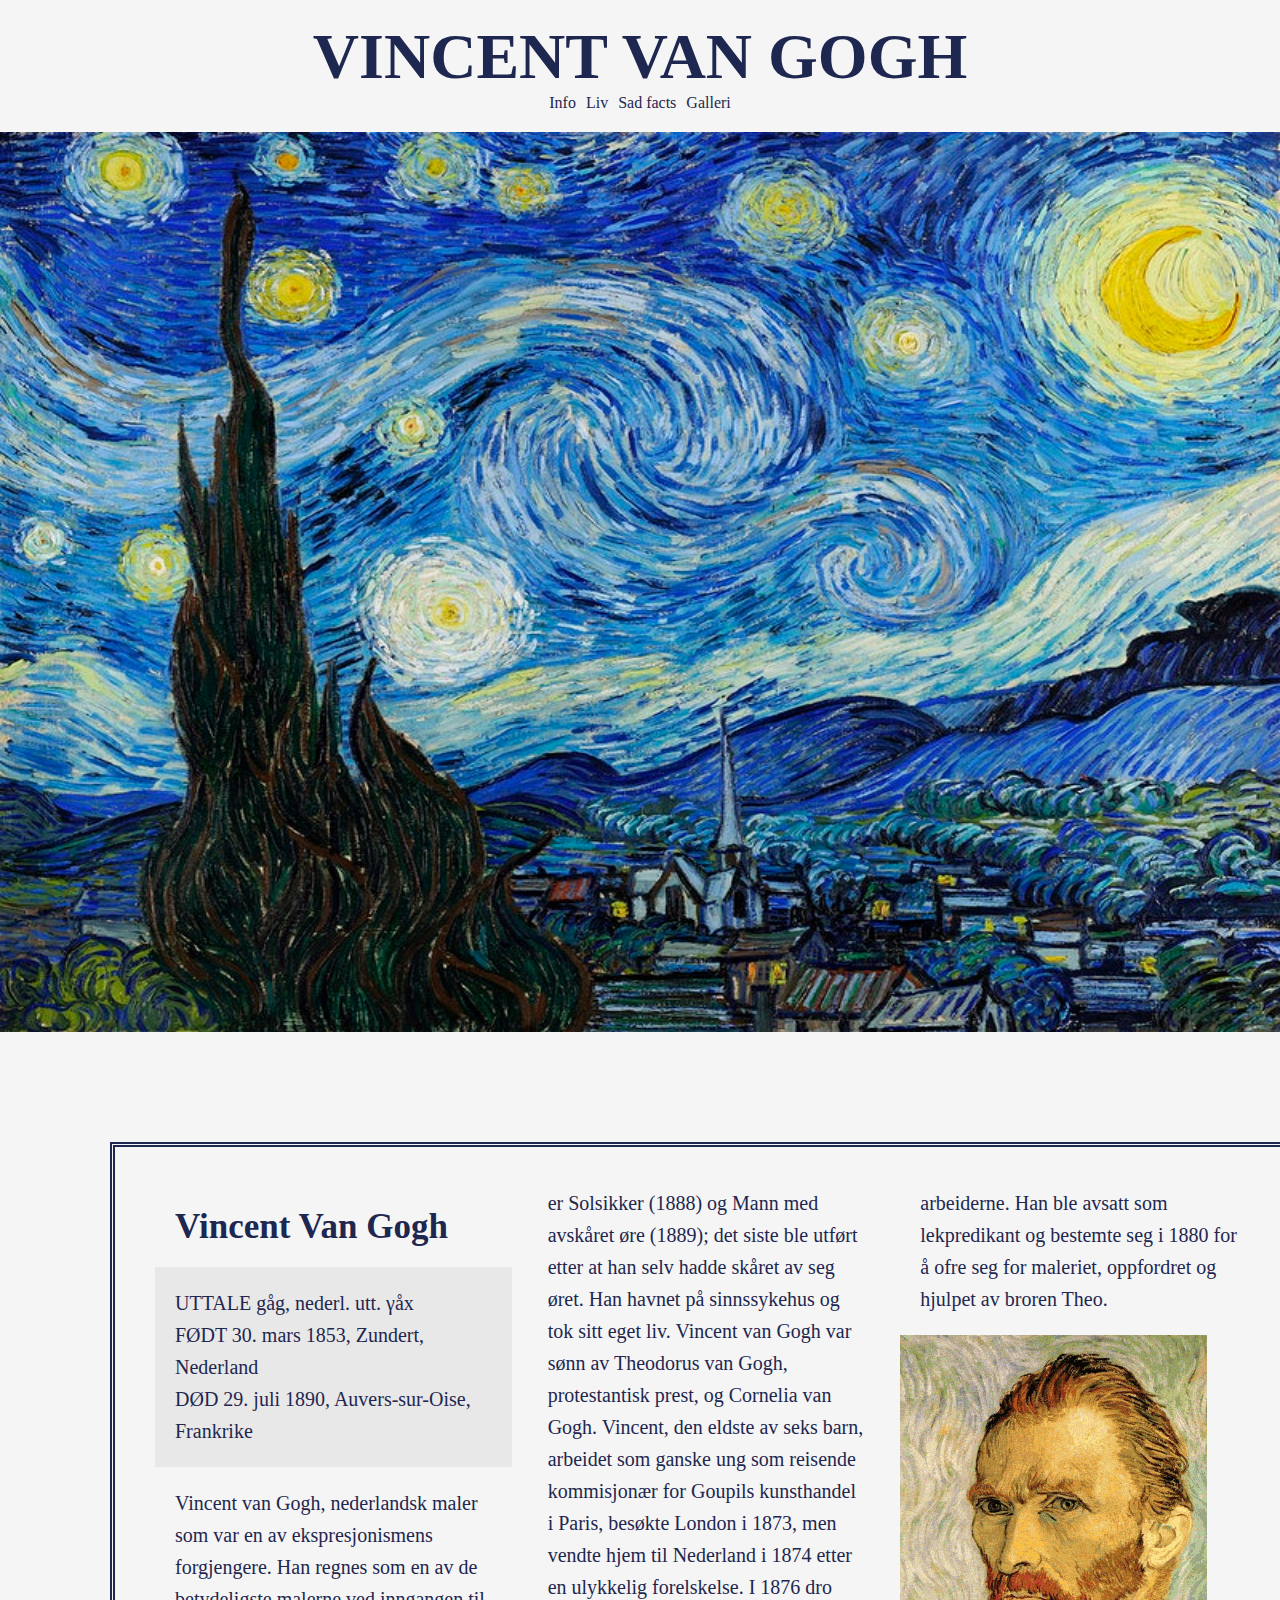
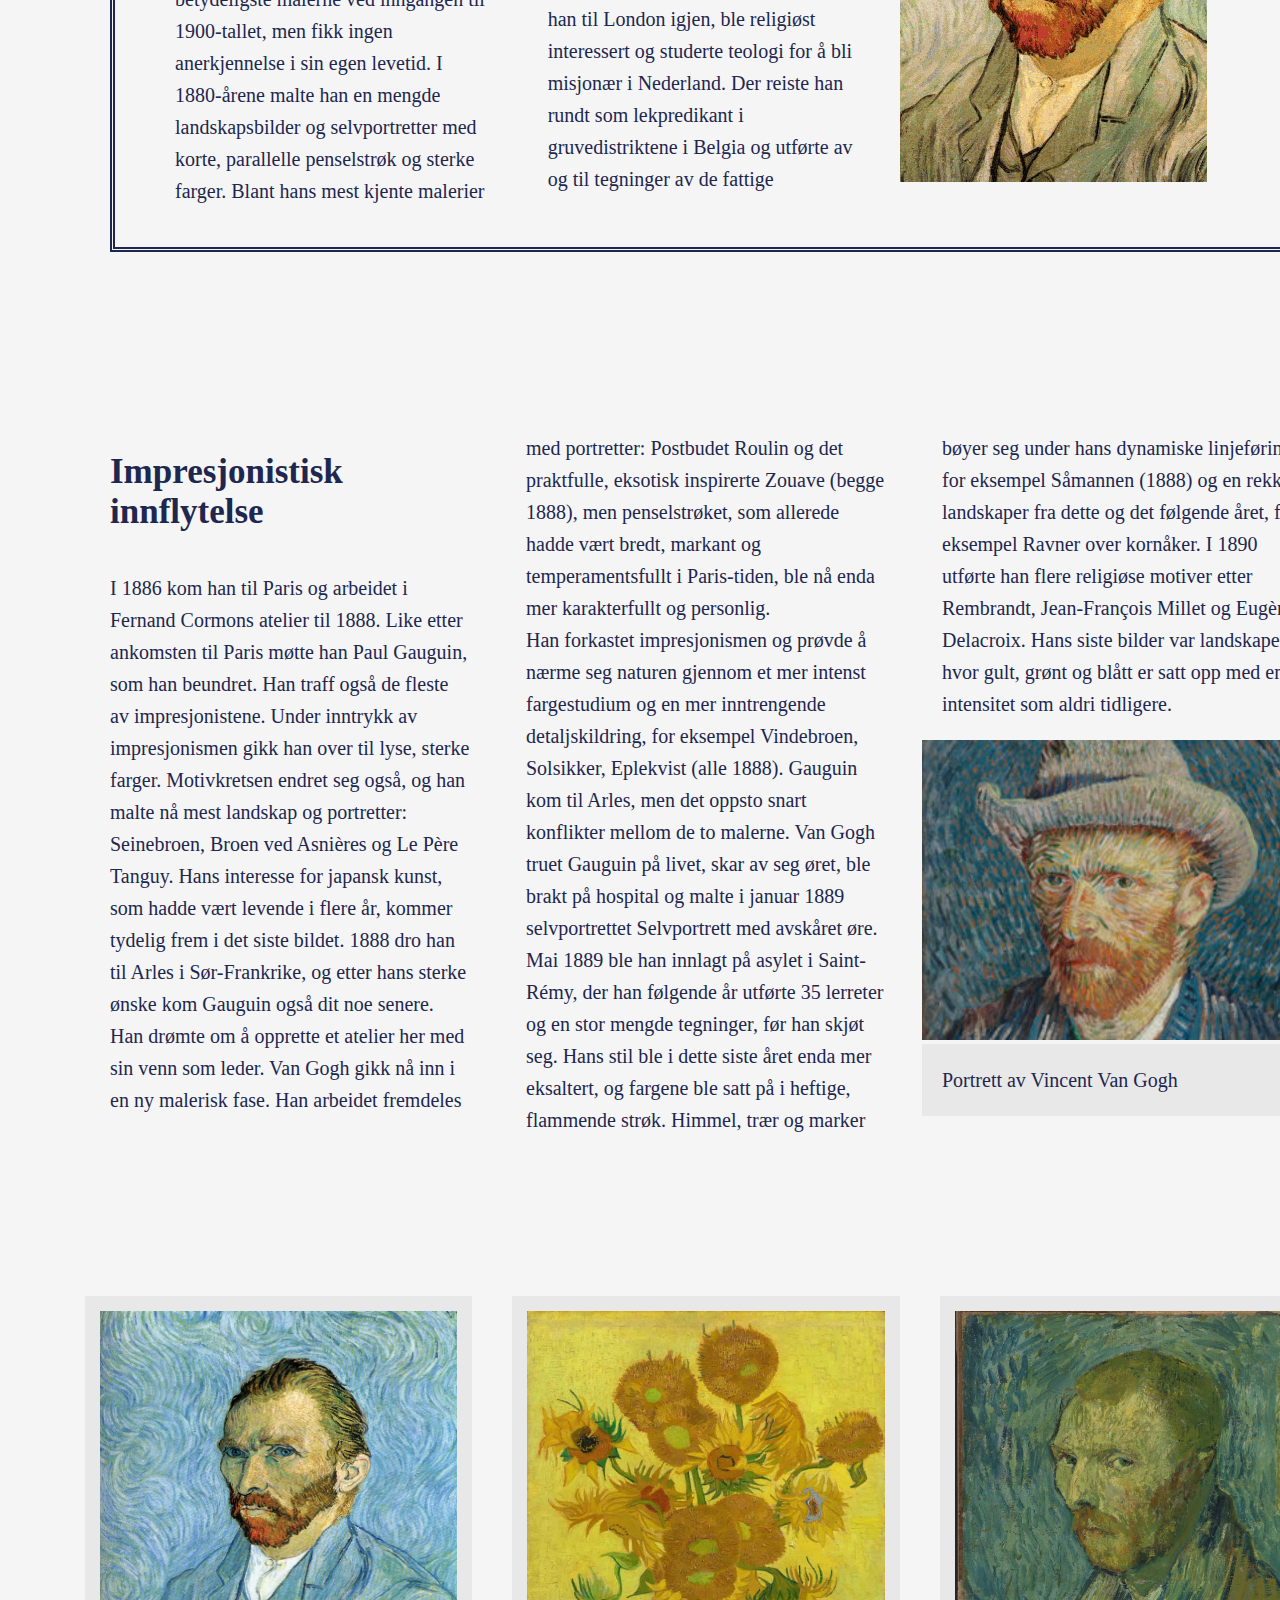
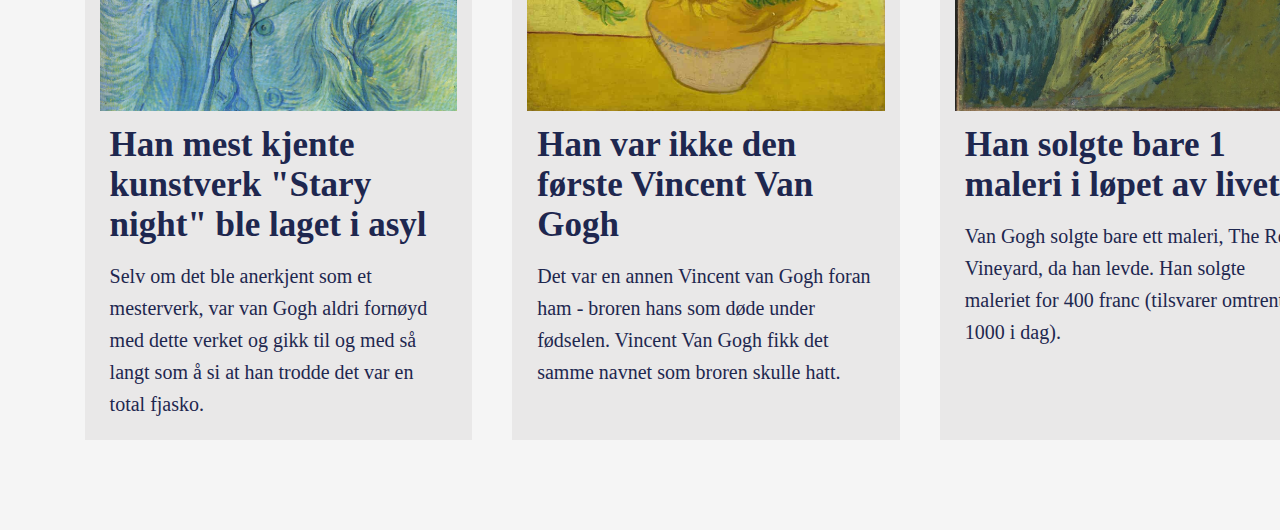
==== commit d0dc8949: "ggggg" ====
--- a/index.html
+++ b/index.html
@@ -4,74 +4,71 @@
     <meta charset="UTF-8">
     <meta http-equiv="X-UA-Compatible" content="IE=edge">
     <meta name="viewport" content="width=device-width, initial-scale=1.0">
+    <title>Vincent Van Gogh</title>
     <link rel="preconnect" href="https://fonts.googleapis.com">
     <link rel="preconnect" href="https://fonts.gstatic.com" crossorigin>
-    <link href="https://fonts.googleapis.com/css2?family=Khula:wght@300;400;600;700;800&family=Playfair+Display+SC:ital,wght@0,400;0,700;0,900;1,400;1,700;1,900&family=Playfair+Display:ital,wght@0,400;0,500;0,600;0,700;0,800;0,900;1,400;1,500;1,600;1,700;1,800;1,900&display=swap" rel="stylesheet">
-    <link rel="stylesheet" href="./style.css">
-    <title>Vincent Van Gogh</title>
+    <link href="https://fonts.googleapis.com/css2?family=Khula:wght@300;400;600;700;800&display=swap" rel="stylesheet">
+    <link rel="stylesheet" href="style.css">
 </head>
-<body>
-
-    <!--Her startet du-->
-
-    <header class="home">
-
-        <div class="landing landing-set">
-            <div class="slider">
-                <h1>Vincent<br>Van Gogh</h1>
-            </div><!--
-            <a href="#intro-page">
-                    <img class="button" src="./media/arrow-down.svg">
-            </a>-->
-        </div>
-
-        <div class="landing landing-image" aria-hidden="true">
-            <div class="slider">
-                <h1>Vincent<br>Van Gogh</h1>
-            </div><!--
-            <a href="#intro-page">
-                <img class="button" src="./media/arrow-down.svg">
-            </a>-->
-        </div>
-    </header>
-
-    <section class="intro-page">
-        <header class="second-header">
+    <body>
+        <section class="intro-page">
+            <header>
+                <h1> Vincent Van Gogh </h1>
+            </header>
+            
             <nav>
-                <h1> Vincent Van Gogh </h1>
-                <ul class="menu">
-                    <li><a href="#home">Hjem</a></li>
+                <ul>
+                    <li><a href="#text-box1">Info</a></li>
+                    <li><a href="#text-box2">Liv</a></li>
+                    <li><a href="#funfact-container">Sad facts</a></li>
                     <li><a href="./gallery.html">Galleri</a></li>
                 </ul>
             </nav>
-        </header>
-    </section>
-
-    <main>
-        <section class="fade-in">
-            <img src="media/three.jpg" class="tre">
-            <img src="media/cafe.jpg" class="cafe">
-            <img src="media/original.jpg" class="original">
         </section>
-
-        <section class="section-container1">
-            <article class="text-box1">
-                <h2>Vincent Van Gogh</h2>
-               <div>
-                    <p class="info-box">UTTALE gåg, nederl. utt. γåx <br> FØDT 30. mars 1853, Zundert, Nederland <br> DØD 29. juli 1890, Auvers-sur-Oise, Frankrike</p>
-               </div>
-                <p>Vincent van Gogh, nederlandsk maler som var en av ekspresjonismens forgjengere. Han regnes som en av de betydeligste malerne ved inngangen til 1900-tallet, men fikk ingen anerkjennelse i sin egen levetid. I 1880-årene malte han en mengde landskapsbilder og selvportretter med korte, parallelle penselstrøk og sterke farger. Blant hans mest kjente malerier er Solsikker (1888) og Mann med avskåret øre (1889); det siste ble utført etter at han selv hadde skåret av seg øret. Han havnet på sinnssykehus og tok sitt eget liv. Vincent van Gogh var sønn av Theodorus van Gogh, protestantisk prest, og Cornelia van Gogh. Vincent, den eldste av seks barn, arbeidet som ganske ung som reisende kommisjonær for Goupils kunsthandel i Paris, besøkte London i 1873, men vendte hjem til Nederland i 1874 etter en ulykkelig forelskelse. I 1876 dro han til London igjen, ble religiøst interessert og studerte teologi for å bli misjonær i Nederland. Der reiste han rundt som lekpredikant i gruvedistriktene i Belgia og utførte av og til tegninger av de fattige arbeiderne. Han ble avsatt som lekpredikant og bestemte seg i 1880 for å ofre seg for maleriet, oppfordret og hjulpet av broren Theo. </p> 
-                <img src="media/portrett.gif" alt="Portrett av Van Gogh" class="portrett-gif">            
-            </article>
-
-            <article class="text-box2">
-                <h2>Impresjonistisk innflytelse</h2>
-                <p>I 1886 kom han til Paris og arbeidet i Fernand Cormons atelier til 1888. Like etter ankomsten til Paris møtte han Paul Gauguin, som han beundret. Han traff også de fleste av impresjonistene. Under inntrykk av impresjonismen gikk han over til lyse, sterke farger. Motivkretsen endret seg også, og han malte nå mest landskap og portretter: Seinebroen, Broen ved Asnières og Le Père Tanguy. Hans interesse for japansk kunst, som hadde vært levende i flere år, kommer tydelig frem i det siste bildet.
-                    1888 dro han til Arles i Sør-Frankrike, og etter hans sterke ønske kom Gauguin også dit noe senere. Han drømte om å opprette et atelier her med sin venn som leder. Van Gogh gikk nå inn i en ny malerisk fase. Han arbeidet fremdeles med portretter: Postbudet Roulin og det praktfulle, eksotisk inspirerte Zouave (begge 1888), men penselstrøket, som allerede hadde vært bredt, markant og temperamentsfullt i Paris-tiden, ble nå enda mer karakterfullt og personlig. <br> Han forkastet impresjonismen og prøvde å nærme seg naturen gjennom et mer intenst fargestudium og en mer inntrengende detaljskildring, for eksempel Vindebroen, Solsikker, Eplekvist (alle 1888). Gauguin kom til Arles, men det oppsto snart konflikter mellom de to malerne. Van Gogh truet Gauguin på livet, skar av seg øret, ble brakt på hospital og malte i januar 1889 selvportrettet Selvportrett med avskåret øre. Mai 1889 ble han innlagt på asylet i Saint-Rémy, der han følgende år utførte 35 lerreter og en stor mengde tegninger, før han skjøt seg.
-                    Hans stil ble i dette siste året enda mer eksaltert, og fargene ble satt på i heftige, flammende strøk. Himmel, trær og marker bøyer seg under hans dynamiske linjeføring, for eksempel Såmannen (1888) og en rekke landskaper fra dette og det følgende året, for eksempel Ravner over kornåker.
-                    I 1890 utførte han flere religiøse motiver etter Rembrandt, Jean-François Millet og Eugène Delacroix. Hans siste bilder var landskaper, hvor gult, grønt og blått er satt opp med en intensitet som aldri tidligere. </p>       
-            </article>
-        </section>
-    </main>
-</body>
-</html>+        <main>
+            <section class="fade-in">
+                <img src="images/trær.jpg" class="tre">
+                <img src="images/cafe.jpg" class="cafe">
+                <img src="images/original.jpg" class="original">
+            </section>
+            <section class="section-container1">
+                <article class="text-box1">
+                    <h2>Vincent Van Gogh</h2>
+                    <div>
+                        <p class="info-box1">UTTALE gåg, nederl. utt. γåx <br> FØDT 30. mars 1853, Zundert, Nederland <br> DØD 29. juli 1890, Auvers-sur-Oise, Frankrike</p>
+                    </div>
+                    <p>Vincent van Gogh, nederlandsk maler som var en av ekspresjonismens forgjengere. Han regnes som en av de betydeligste malerne ved inngangen til 1900-tallet, men fikk ingen anerkjennelse i sin egen levetid. I 1880-årene malte han en mengde landskapsbilder og selvportretter med korte, parallelle penselstrøk og sterke farger. Blant hans mest kjente malerier er Solsikker (1888) og Mann med avskåret øre (1889); det siste ble utført etter at han selv hadde skåret av seg øret. Han havnet på sinnssykehus og tok sitt eget liv. Vincent van Gogh var sønn av Theodorus van Gogh, protestantisk prest, og Cornelia van Gogh. Vincent, den eldste av seks barn, arbeidet som ganske ung som reisende kommisjonær for Goupils kunsthandel i Paris, besøkte London i 1873, men vendte hjem til Nederland i 1874 etter en ulykkelig forelskelse. I 1876 dro han til London igjen, ble religiøst interessert og studerte teologi for å bli misjonær i Nederland. Der reiste han rundt som lekpredikant i gruvedistriktene i Belgia og utførte av og til tegninger av de fattige arbeiderne. Han ble avsatt som lekpredikant og bestemte seg i 1880 for å ofre seg for maleriet, oppfordret og hjulpet av broren Theo. </p> 
+                    <img src="images/portrett.gif" alt="Portrett av Van Gogh" class="portrett-gif">
+                </article>
+                <article class="text-box2">
+                    <h2>Impresjonistisk innflytelse</h2>
+                    <p>I 1886 kom han til Paris og arbeidet i Fernand Cormons atelier til 1888. Like etter ankomsten til Paris møtte han Paul Gauguin, som han beundret. Han traff også de fleste av impresjonistene. Under inntrykk av impresjonismen gikk han over til lyse, sterke farger. Motivkretsen endret seg også, og han malte nå mest landskap og portretter: Seinebroen, Broen ved Asnières og Le Père Tanguy. Hans interesse for japansk kunst, som hadde vært levende i flere år, kommer tydelig frem i det siste bildet.
+                        1888 dro han til Arles i Sør-Frankrike, og etter hans sterke ønske kom Gauguin også dit noe senere. Han drømte om å opprette et atelier her med sin venn som leder. Van Gogh gikk nå inn i en ny malerisk fase. Han arbeidet fremdeles med portretter: Postbudet Roulin og det praktfulle, eksotisk inspirerte Zouave (begge 1888), men penselstrøket, som allerede hadde vært bredt, markant og temperamentsfullt i Paris-tiden, ble nå enda mer karakterfullt og personlig. <br> Han forkastet impresjonismen og prøvde å nærme seg naturen gjennom et mer intenst fargestudium og en mer inntrengende detaljskildring, for eksempel Vindebroen, Solsikker, Eplekvist (alle 1888). Gauguin kom til Arles, men det oppsto snart konflikter mellom de to malerne. Van Gogh truet Gauguin på livet, skar av seg øret, ble brakt på hospital og malte i januar 1889 selvportrettet Selvportrett med avskåret øre. Mai 1889 ble han innlagt på asylet i Saint-Rémy, der han følgende år utførte 35 lerreter og en stor mengde tegninger, før han skjøt seg.
+                        Hans stil ble i dette siste året enda mer eksaltert, og fargene ble satt på i heftige, flammende strøk. Himmel, trær og marker bøyer seg under hans dynamiske linjeføring, for eksempel Såmannen (1888) og en rekke landskaper fra dette og det følgende året, for eksempel Ravner over kornåker.
+                        I 1890 utførte han flere religiøse motiver etter Rembrandt, Jean-François Millet og Eugène Delacroix. Hans siste bilder var landskaper, hvor gult, grønt og blått er satt opp med en intensitet som aldri tidligere. </p> 
+                    <div>
+                        <img src="images/hatt.jpg" alt="Portrett av Van Gogh" class="hatt-img">
+                        <p class="info-box2">Portrett av Vincent Van Gogh</p>
+                    </div>  
+                </article>
+                <article class="funfact-container">
+                    <div class="funfact1">
+                        <img src="images/o.jpg">
+                        <h2 class="box-h">Han solgte bare 1 maleri i løpet av livet</h2>
+                        <p class="box-p">Van Gogh solgte bare ett maleri, The Red Vineyard, da han levde. Han solgte maleriet for 400 franc (tilsvarer omtrent $ 1000 i dag).</p>
+                    </div>
+                    <div class="funfact2">
+                        <img src="images/blommor.jpg">
+                        <h2 class="box-h">Han var ikke den første Vincent Van Gogh</h2>
+                        <p class="box-p">Det var en annen Vincent van Gogh foran ham - broren hans som døde under fødselen. Vincent Van Gogh fikk det samme navnet som broren skulle hatt. </p>
+                    </div>
+                    <div class="funfact3">
+                        <img src="images/standard.jpg">
+                        <h2 class="box-h">Han mest kjente kunstverk "Stary night" ble laget i asyl</h2>
+                        <p class="box-p">Selv om det ble anerkjent som et mesterverk, var van Gogh aldri fornøyd med dette verket og gikk til og med så langt som å si at han trodde det var en total fjasko.</p>
+                    </div>
+                </article>
+            </section>
+        </main>
+    </body>
+</html> --- a/style.css
+++ b/style.css
@@ -1,143 +1,94 @@
-/*Her startet du*/
 *{
+    box-sizing: border-box;
     margin: 0;
+    padding: 0;
     scroll-behavior: smooth;
-    font-family: 'Khula', sans-serif;
-}
-
-.home{
-    height: 200vh;
-}
-
-.landing{
-    height: 100vh;
-    width: 100%;
-    clip:rect(0, auto, auto, 0);
-    position: absolute;
-    overflow: hidden;
-}
-
-.landing-set{
-    background: white;
-    /*top: 0;*/
-}
-
-.slider{
-    display: block;
-    position: fixed;
-    margin: auto;
-    width: 100%;
-    top: 50%;
-    -webkit-transform: translateY(-50%);
-        -ms-transform: translateY(-50%);
-            transform: translateY(-50%);
-}
-
-.slider h1{
-    font-size: 5rem;
-    font-weight: bolder;
-    text-align: center;
+}
+
+/*Header*/
+header{
+    display: flex;
+    font-size: 2rem;
     text-transform: uppercase;
-}
-
-.landing-set .slider h1{
-    background: url(media/blossom.jpeg);
-    background-size: 100vw auto;
-    background-repeat: no-repeat;
-    background-position: center;
-    background-clip: text;
-    color: transparent;
-    -webkit-text-fill-color: transparent;
-    -webkit-background-clip: text;
-    color: black;
-}
-
-.landing-image{
-    background-image: url(media/blossom.jpeg);
-    background-size: 100vw auto;
-    /*background-repeat: no-repeat;*/
-    background-position: center;
-    background-attachment: fixed;
-    top: 100vh;
-}
-
-.landing-image .slider h1{
+    justify-content: center;
+    background-color: whitesmoke;
+    color: rgb(30,39,79);
+    padding-top: 20px;   
+}
+
+/*Navigation*/
+nav{
+    align-items: center;
     color: white;
-}
-/*
-section{
-    margin: 0;
-    height: 100vh;
-    width: 100vw;
-    background-color: white;
-}
-*/
-.intro-page{
-    top: 0;
-    position: sticky;
-    z-index: 2;
-}
-.intro-page, main{
+    background-color:whitesmoke;
+}
+
+nav ul{
+    margin-bottom: 20px;
+}
+
+nav, nav ul{
+    display: flex;
+    justify-content: center;
+    text-decoration: none;
+}
+
+nav li{
+    display: inline;
+}
+
+nav li a{
+    text-decoration: none;
+    color: rgb(30,39,79);
+    padding: 5px;
+    transition: 00.25s ease-in-out;
+    font-family: 'Playfair Display', serif;
+}
+
+nav li a:hover{
+    color: whitesmoke;
+    border: 1px solid rgb(30,39,79);
+    border-radius: 5px;
+    background-color: rgb(30,39,79);
+}
+
+#intro-page{
     box-sizing: border-box;
     padding: 0;
+    display: flex;
+    justify-content: flex-start;
+    align-items: center;
+    flex-direction: column;
+
+}
+/*Main*/
+body{
     background-color: whitesmoke;
-}
-
-.second-header{
-    margin: 0;
-    width: 100vw;
-    background-color: white;
-    z-index: 2;
-}
-
-nav{
-    height: 20vh;
-    width: 100vw;
-    display: flex;
-    flex-direction: column;
-    justify-content: center;
-    align-items: center;
-    position: sticky;
-    background-color: #9aa18759;
-    color: white;
-}
-nav h1{
-    font-size: 2rem;
-    text-transform: uppercase;
-    color: #00957aa2;
-    transition: 0.25s ease-in-out;
-}
-.menu{
-    list-style: none;
-    width: 25vw;
-    display: flex;
-    justify-content: center;
-    padding: 0;
-}
-
-.menu li{
-    display: inline-block;
-    padding: 0 30px 0 30px;
-    justify-content: space-between;
-}
-
-.menu li a{
-    text-decoration: none;
-    color: #00957aa2;
-    padding: 5px;
-    transition: 0.25s ease-in-out;
-}
-
-.menu li a:hover{
-    background-color: #00957aa2;
-    padding: 5px;
-    border-radius: 5px;
-    color: white;
 }
 
 main{
     position: relative;
 }
+
+/*Overskrifter og paragrafer*/
+h2{
+    font-size: 35px;
+    font-family: 'Playfair Display SC', serif;
+}
+
+p{
+    font-size: 20px;
+    font-family: 'Playfair Display', serif;
+    line-height: 1.6;
+}
+
+h2, p{
+    padding: 20px;
+    color: rgb(30,39,79);
+}
+
+
+/*Tekstbokser*/
 
 .section-container1{
     position: absolute;
@@ -149,45 +100,58 @@
     padding: 10px;
 }
 
-.intro-page h2, p{
-    font-size: 35px;
-    padding: 20px;
-    color: rgb(30,39,79);
-    font-family: 'Playfair Display SC', serif;
-    font-size: 20px;
-    padding: 20px;
-    font-family: 'Playfair Display', serif;
-    line-height: 1.6;
-    color: rgb(30,39,79);
-}
-
 .text-box1{
     margin: 100px;
+    border: thick double rgb(30,39,79);
+}
+
+.text-box2 {
+    margin: 40px;
+}
+
+.text-box1, .text-box2{
     background-color: whitesmoke;
-    border: thick double rgb(30,39,79);
     padding: 40px;
     column-count: 3;
     flex-direction: row-reverse;
 }
-.text-box2{
-    padding: 40px;
-    column-count: 3;
+
+.info-box1, .info-box2{
+    background-color: rgb(233, 232, 232);
+}
+
+.info-box2{
+    width: 400px;
+}
+
+.funfact-container{
+    display: flex;
+    justify-content: center;
     flex-direction: row-reverse;
-}
-
-.info-box{
+    margin: 50px;
+}
+
+.funfact1, .funfact2, .funfact3{
     background-color: rgb(233, 232, 232);
-}
-
-.textogbilde{
-    background-color: wheat;
-    border: 2px solid salmon;
+    border: 5px solid rgb(233, 232, 232);
     width: 30%;
     height: auto;
     margin: 30px 20px;
-    align-content: center;
-}
-
+    justify-content: space-evenly;
+    flex-direction: row-reverse;
+    min-width: 280px;
+    padding: 10px;
+}
+
+.box-h{
+    padding: 10px 10px;
+}
+
+.box-p{
+    padding: 5px 10px;
+}
+
+/*Animasjoner*/
 .fade-in{
     position: relative;
 }
@@ -227,98 +191,24 @@
     100%{ 
         opacity: 1;
     }
-}
-
+    
+}
+
+/*Bilder*/
 .tre, .cafe, .original{
     height: 100vh;
     width: 100vw;
 
 }
-/*
-
-.landing{
-    background-image: url(media/blossom.jpeg);
-    height: 100vh;
-    width: 100vw;
-    background-repeat: no-repeat;
-    background-size: cover;
-    background-position: center;
-    display: flex;
-    justify-content: center;
-    align-items: center;
-    position: fixed;
-}
-
-.slider{
-    height: 100vh;
-    width: 100vw;
-    display: flex;
-    justify-content: center;
-    align-items: center;
-    font-family: 'Khula', sans-serif;
-    font-size: 5rem;
-    font-weight: bolder;
-    text-align: center;
-    background-color: rgba(0, 0, 0, 0.815);
-    animation: fadeOut ease 5s forwards;
-    position: fixed;
-}
-
-.landing-text{
-    background: url(media/blossom.jpeg);
-    height: 100vh;
-    width: 100vw;
-    padding-top: 300px;
-    background-repeat: no-repeat;
-    background-size: cover;
-    background-position: center;
-    background-clip: unset;
-    -webkit-text-fill-color: transparent;
-    -webkit-background-clip: text;
-    display: block;
-}
-
-@keyframes fadeIn {
-    0% {
-      opacity:0;
-    }
-    100% {
-      opacity:1;
-    }
-}
-
-@keyframes fadeOut {
-    0% {
-      opacity:1;
-    }
-    100% {
-      opacity:0;
-    }
-}
-
-.button{
-    margin-top: 550px;
-    height: 75px;
-    animation: fadeIn ease 5s forwards;
-    transition: .3s ease;
-}
-.button:hover{
-    transform: scale(1.5);
-    padding: 10px 15px 10px 15px;
-    border-radius: 5px;
-}
-
-/*
-section{
-    height: 100vh;
-    width: 100vw;
-}
-
-header{
-    width: 100vw;
-    height: 25vh;
-    background-color: #9aa187;
-}
-ul{
-    list-style: none;
-}*/+
+.hatt-img{
+    width: 400px;
+    height: 300px;
+}
+
+.funfact-container img{
+    width: 100%;
+    height: 400px;
+}
+
+
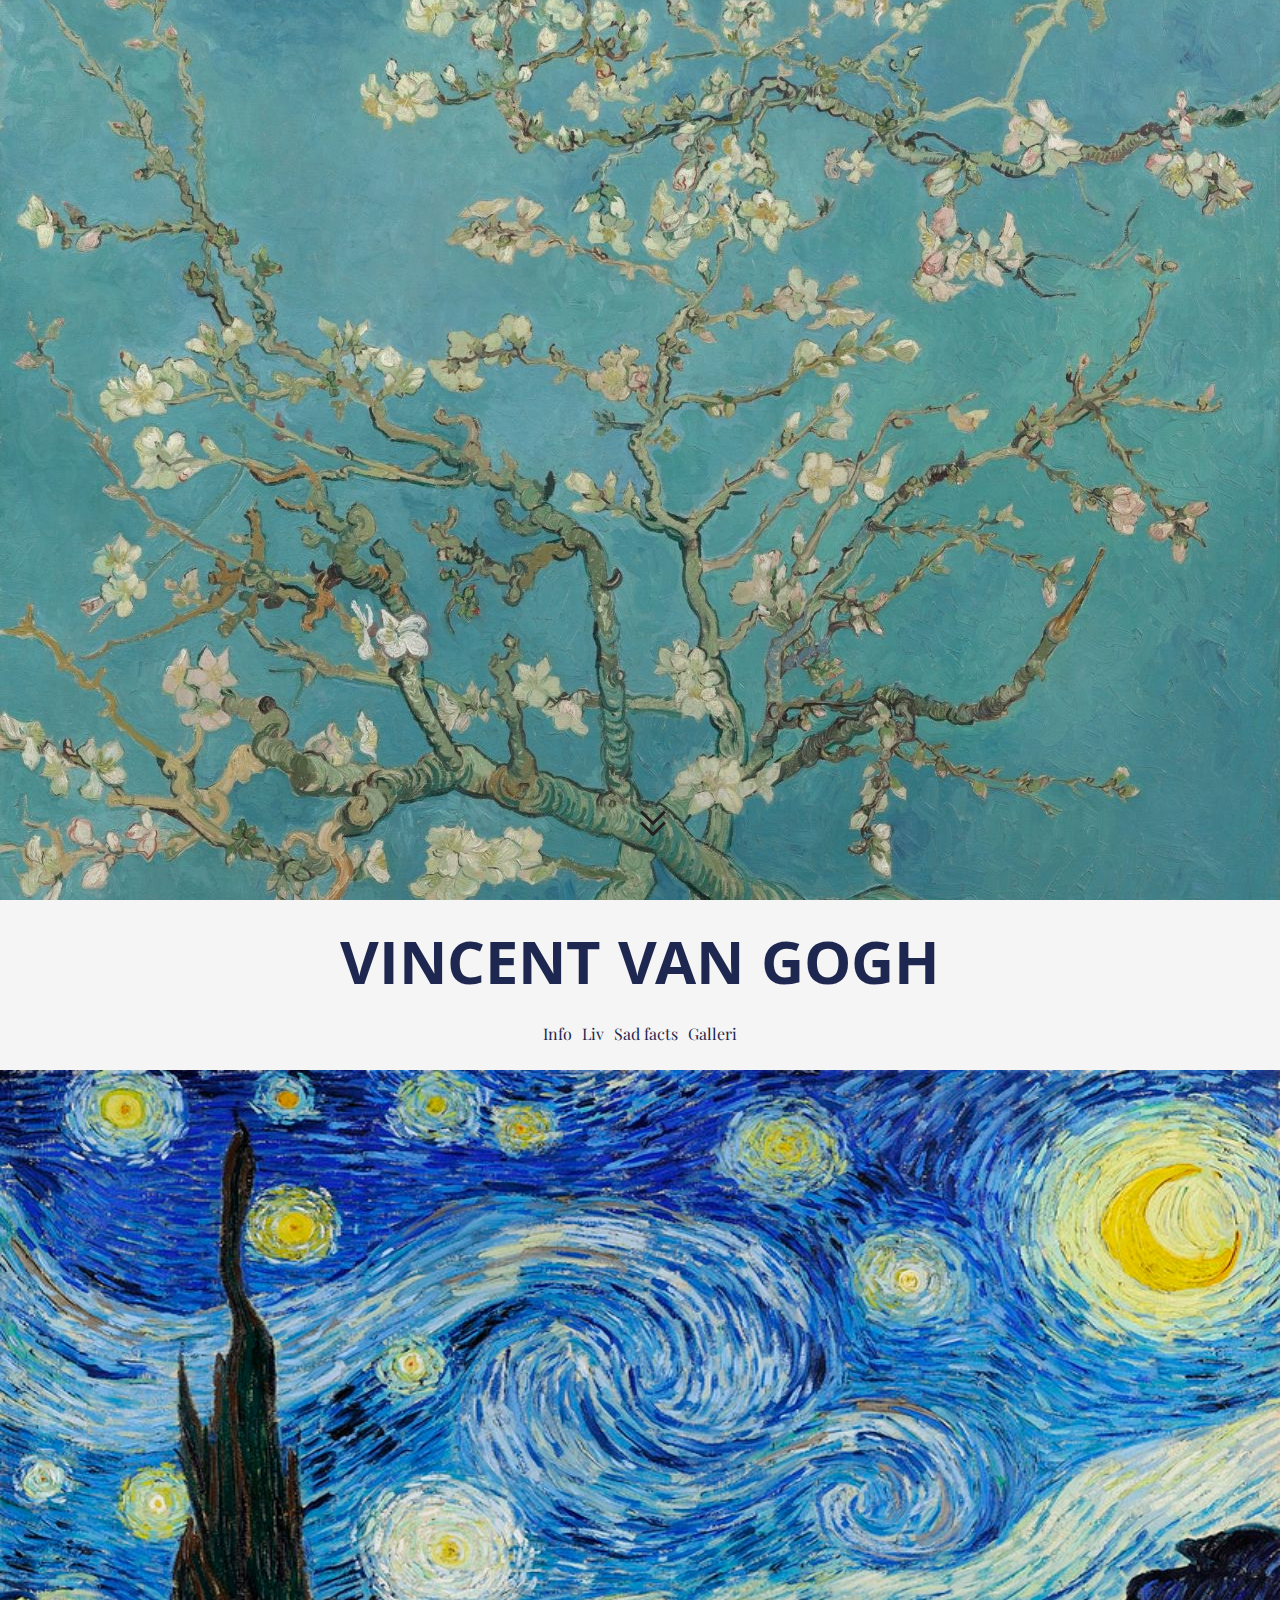
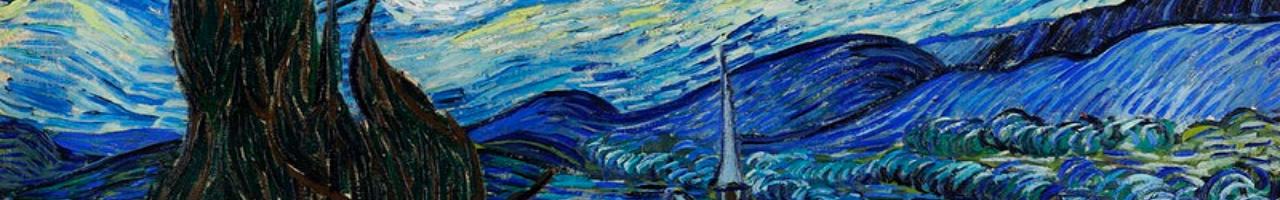
==== commit d2323091: "a" ====
--- a/index.html
+++ b/index.html
@@ -1,74 +1,112 @@
 <!DOCTYPE html>
 <html lang="en">
+
 <head>
     <meta charset="UTF-8">
     <meta http-equiv="X-UA-Compatible" content="IE=edge">
     <meta name="viewport" content="width=device-width, initial-scale=1.0">
-    <title>Vincent Van Gogh</title>
     <link rel="preconnect" href="https://fonts.googleapis.com">
     <link rel="preconnect" href="https://fonts.gstatic.com" crossorigin>
-    <link href="https://fonts.googleapis.com/css2?family=Khula:wght@300;400;600;700;800&display=swap" rel="stylesheet">
+    <link href="https://fonts.googleapis.com/css2?family=Khula:wght@300;400;600;700;800&family=Playfair+Display+SC:ital,wght@0,400;0,700;0,900;1,400;1,700;1,900&family=Playfair+Display:ital,wght@0,400;0,500;0,600;0,700;0,800;0,900;1,400;1,500;1,600;1,700;1,800;1,900&display=swap"
+        rel="stylesheet">
     <link rel="stylesheet" href="style.css">
+    <title>Vincent Van Gogh</title>
 </head>
-    <body>
-        <section class="intro-page">
-            <header>
-                <h1> Vincent Van Gogh </h1>
-            </header>
-            
-            <nav>
-                <ul>
-                    <li><a href="#text-box1">Info</a></li>
-                    <li><a href="#text-box2">Liv</a></li>
-                    <li><a href="#funfact-container">Sad facts</a></li>
-                    <li><a href="./gallery.html">Galleri</a></li>
-                </ul>
-            </nav>
+
+<body id="home">
+    <div class="parent">
+
+        <div class="container">
+
+
+
+
+            <div class="Text__remove">
+                <h1>Vincent <br>Van Gogh</h1> <br>
+
+            </div>
+            <a href="#Secoundary" class="scroll__down"></a>
+
+
+
+        </div>
+
+
+        <!--Her startet du-->
+
+        <div class="child">
+            <section class="intro-page" id="Secoundary">
+                <header>
+                    <h1> Vincent Van Gogh </h1>
+                </header>
+
+                <nav>
+                    <ul>
+                        <li><a href="#text-box1">Info</a></li>
+                        <li><a href="#text-box2">Liv</a></li>
+                        <li><a href="#funfact-container">Sad facts</a></li>
+                        <li><a href="./gallery.html">Galleri</a></li>
+                    </ul>
+                </nav>
+            </section>
+            <main>
+                <section class="fade-in">
+                    <img src="media/tree.jpg" class="tre">
+                    <img src="media/cafe.jpg" class="cafe">
+                    <img src="media/original.jpg" class="original">
+                </section>
+                <section class="section-container1">
+                    <article class="text-box1">
+                        <h2>Vincent Van Gogh</h2>
+                        <div>
+                            <p class="info-box1">UTTALE gåg, nederl. utt. γåx <br> FØDT 30. mars 1853, Zundert, Nederland <br> DØD 29. juli 1890, Auvers-sur-Oise, Frankrike</p>
+                        </div>
+                        <p>Vincent van Gogh, nederlandsk maler som var en av ekspresjonismens forgjengere. Han regnes som en av de betydeligste malerne ved inngangen til 1900-tallet, men fikk ingen anerkjennelse i sin egen levetid. I 1880-årene malte han
+                            en mengde landskapsbilder og selvportretter med korte, parallelle penselstrøk og sterke farger. Blant hans mest kjente malerier er Solsikker (1888) og Mann med avskåret øre (1889); det siste ble utført etter at han selv hadde
+                            skåret av seg øret. Han havnet på sinnssykehus og tok sitt eget liv. Vincent van Gogh var sønn av Theodorus van Gogh, protestantisk prest, og Cornelia van Gogh. Vincent, den eldste av seks barn, arbeidet som ganske ung som
+                            reisende kommisjonær for Goupils kunsthandel i Paris, besøkte London i 1873, men vendte hjem til Nederland i 1874 etter en ulykkelig forelskelse. I 1876 dro han til London igjen, ble religiøst interessert og studerte teologi
+                            for å bli misjonær i Nederland. Der reiste han rundt som lekpredikant i gruvedistriktene i Belgia og utførte av og til tegninger av de fattige arbeiderne. Han ble avsatt som lekpredikant og bestemte seg i 1880 for å ofre seg
+                            for maleriet, oppfordret og hjulpet av broren Theo. </p>
+                        <img src="media/portrett.gif" alt="Portrett av Van Gogh" class="portrett-gif">
+                    </article>
+                    <article class="text-box2">
+                        <h2>Impresjonistisk innflytelse</h2>
+                        <p>I 1886 kom han til Paris og arbeidet i Fernand Cormons atelier til 1888. Like etter ankomsten til Paris møtte han Paul Gauguin, som han beundret. Han traff også de fleste av impresjonistene. Under inntrykk av impresjonismen gikk
+                            han over til lyse, sterke farger. Motivkretsen endret seg også, og han malte nå mest landskap og portretter: Seinebroen, Broen ved Asnières og Le Père Tanguy. Hans interesse for japansk kunst, som hadde vært levende i flere
+                            år, kommer tydelig frem i det siste bildet. 1888 dro han til Arles i Sør-Frankrike, og etter hans sterke ønske kom Gauguin også dit noe senere. Han drømte om å opprette et atelier her med sin venn som leder. Van Gogh gikk nå
+                            inn i en ny malerisk fase. Han arbeidet fremdeles med portretter: Postbudet Roulin og det praktfulle, eksotisk inspirerte Zouave (begge 1888), men penselstrøket, som allerede hadde vært bredt, markant og temperamentsfullt i
+                            Paris-tiden, ble nå enda mer karakterfullt og personlig. <br> Han forkastet impresjonismen og prøvde å nærme seg naturen gjennom et mer intenst fargestudium og en mer inntrengende detaljskildring, for eksempel Vindebroen, Solsikker,
+                            Eplekvist (alle 1888). Gauguin kom til Arles, men det oppsto snart konflikter mellom de to malerne. Van Gogh truet Gauguin på livet, skar av seg øret, ble brakt på hospital og malte i januar 1889 selvportrettet Selvportrett
+                            med avskåret øre. Mai 1889 ble han innlagt på asylet i Saint-Rémy, der han følgende år utførte 35 lerreter og en stor mengde tegninger, før han skjøt seg. Hans stil ble i dette siste året enda mer eksaltert, og fargene ble
+                            satt på i heftige, flammende strøk. Himmel, trær og marker bøyer seg under hans dynamiske linjeføring, for eksempel Såmannen (1888) og en rekke landskaper fra dette og det følgende året, for eksempel Ravner over kornåker. I
+                            1890 utførte han flere religiøse motiver etter Rembrandt, Jean-François Millet og Eugène Delacroix. Hans siste bilder var landskaper, hvor gult, grønt og blått er satt opp med en intensitet som aldri tidligere. </p>
+
+                        <img src="media/hatt.jpg" alt="Portrett av Van Gogh" class="hatt-img">
+                        <p class="info-box2">Portrett av Vincent Van Gogh</p>
+                    </article>
+                    <article class="funfact-container">
+                        <div class="funfact1">
+                            <img src="media/o.jpg">
+                            <h2 class="box-h">Han solgte bare 1 maleri i løpet av livet</h2>
+                            <p class="box-p">Van Gogh solgte bare ett maleri, The Red Vineyard, da han levde. Han solgte maleriet for 400 franc (tilsvarer omtrent $ 1000 i dag).</p>
+                        </div>
+                        <div class="funfact2">
+                            <img src="media/blommor.jpg">
+                            <h2 class="box-h">Han var ikke den første Vincent Van Gogh</h2>
+                            <p class="box-p">Det var en annen Vincent van Gogh foran ham - broren hans som døde under fødselen. Vincent Van Gogh fikk det samme navnet som broren skulle hatt. </p>
+                        </div>
+                        <div class="funfact3">
+                            <img src="media/standard.jpg">
+                            <h2 class="box-h">Han mest kjente kunstverk "Stary night" ble laget i asyl</h2>
+                            <p class="box-p">Selv om det ble anerkjent som et mesterverk, var van Gogh aldri fornøyd med dette verket og gikk til og med så langt som å si at han trodde det var en total fjasko.</p>
+                        </div>
+                    </article>
+        </div>
         </section>
-        <main>
-            <section class="fade-in">
-                <img src="images/trær.jpg" class="tre">
-                <img src="images/cafe.jpg" class="cafe">
-                <img src="images/original.jpg" class="original">
-            </section>
-            <section class="section-container1">
-                <article class="text-box1">
-                    <h2>Vincent Van Gogh</h2>
-                    <div>
-                        <p class="info-box1">UTTALE gåg, nederl. utt. γåx <br> FØDT 30. mars 1853, Zundert, Nederland <br> DØD 29. juli 1890, Auvers-sur-Oise, Frankrike</p>
-                    </div>
-                    <p>Vincent van Gogh, nederlandsk maler som var en av ekspresjonismens forgjengere. Han regnes som en av de betydeligste malerne ved inngangen til 1900-tallet, men fikk ingen anerkjennelse i sin egen levetid. I 1880-årene malte han en mengde landskapsbilder og selvportretter med korte, parallelle penselstrøk og sterke farger. Blant hans mest kjente malerier er Solsikker (1888) og Mann med avskåret øre (1889); det siste ble utført etter at han selv hadde skåret av seg øret. Han havnet på sinnssykehus og tok sitt eget liv. Vincent van Gogh var sønn av Theodorus van Gogh, protestantisk prest, og Cornelia van Gogh. Vincent, den eldste av seks barn, arbeidet som ganske ung som reisende kommisjonær for Goupils kunsthandel i Paris, besøkte London i 1873, men vendte hjem til Nederland i 1874 etter en ulykkelig forelskelse. I 1876 dro han til London igjen, ble religiøst interessert og studerte teologi for å bli misjonær i Nederland. Der reiste han rundt som lekpredikant i gruvedistriktene i Belgia og utførte av og til tegninger av de fattige arbeiderne. Han ble avsatt som lekpredikant og bestemte seg i 1880 for å ofre seg for maleriet, oppfordret og hjulpet av broren Theo. </p> 
-                    <img src="images/portrett.gif" alt="Portrett av Van Gogh" class="portrett-gif">
-                </article>
-                <article class="text-box2">
-                    <h2>Impresjonistisk innflytelse</h2>
-                    <p>I 1886 kom han til Paris og arbeidet i Fernand Cormons atelier til 1888. Like etter ankomsten til Paris møtte han Paul Gauguin, som han beundret. Han traff også de fleste av impresjonistene. Under inntrykk av impresjonismen gikk han over til lyse, sterke farger. Motivkretsen endret seg også, og han malte nå mest landskap og portretter: Seinebroen, Broen ved Asnières og Le Père Tanguy. Hans interesse for japansk kunst, som hadde vært levende i flere år, kommer tydelig frem i det siste bildet.
-                        1888 dro han til Arles i Sør-Frankrike, og etter hans sterke ønske kom Gauguin også dit noe senere. Han drømte om å opprette et atelier her med sin venn som leder. Van Gogh gikk nå inn i en ny malerisk fase. Han arbeidet fremdeles med portretter: Postbudet Roulin og det praktfulle, eksotisk inspirerte Zouave (begge 1888), men penselstrøket, som allerede hadde vært bredt, markant og temperamentsfullt i Paris-tiden, ble nå enda mer karakterfullt og personlig. <br> Han forkastet impresjonismen og prøvde å nærme seg naturen gjennom et mer intenst fargestudium og en mer inntrengende detaljskildring, for eksempel Vindebroen, Solsikker, Eplekvist (alle 1888). Gauguin kom til Arles, men det oppsto snart konflikter mellom de to malerne. Van Gogh truet Gauguin på livet, skar av seg øret, ble brakt på hospital og malte i januar 1889 selvportrettet Selvportrett med avskåret øre. Mai 1889 ble han innlagt på asylet i Saint-Rémy, der han følgende år utførte 35 lerreter og en stor mengde tegninger, før han skjøt seg.
-                        Hans stil ble i dette siste året enda mer eksaltert, og fargene ble satt på i heftige, flammende strøk. Himmel, trær og marker bøyer seg under hans dynamiske linjeføring, for eksempel Såmannen (1888) og en rekke landskaper fra dette og det følgende året, for eksempel Ravner over kornåker.
-                        I 1890 utførte han flere religiøse motiver etter Rembrandt, Jean-François Millet og Eugène Delacroix. Hans siste bilder var landskaper, hvor gult, grønt og blått er satt opp med en intensitet som aldri tidligere. </p> 
-                    <div>
-                        <img src="images/hatt.jpg" alt="Portrett av Van Gogh" class="hatt-img">
-                        <p class="info-box2">Portrett av Vincent Van Gogh</p>
-                    </div>  
-                </article>
-                <article class="funfact-container">
-                    <div class="funfact1">
-                        <img src="images/o.jpg">
-                        <h2 class="box-h">Han solgte bare 1 maleri i løpet av livet</h2>
-                        <p class="box-p">Van Gogh solgte bare ett maleri, The Red Vineyard, da han levde. Han solgte maleriet for 400 franc (tilsvarer omtrent $ 1000 i dag).</p>
-                    </div>
-                    <div class="funfact2">
-                        <img src="images/blommor.jpg">
-                        <h2 class="box-h">Han var ikke den første Vincent Van Gogh</h2>
-                        <p class="box-p">Det var en annen Vincent van Gogh foran ham - broren hans som døde under fødselen. Vincent Van Gogh fikk det samme navnet som broren skulle hatt. </p>
-                    </div>
-                    <div class="funfact3">
-                        <img src="images/standard.jpg">
-                        <h2 class="box-h">Han mest kjente kunstverk "Stary night" ble laget i asyl</h2>
-                        <p class="box-p">Selv om det ble anerkjent som et mesterverk, var van Gogh aldri fornøyd med dette verket og gikk til og med så langt som å si at han trodde det var en total fjasko.</p>
-                    </div>
-                </article>
-            </section>
         </main>
-    </body>
-</html> +    </div>
+    </div>
+    </div>
+</body>
+
+</html>--- a/style.css
+++ b/style.css
@@ -1,96 +1,197 @@
-*{
+/*Her startet du*/
+
+div.child {
+    height: 100vh;
+    overflow: auto;
+}
+
+body {
+    overflow: hidden;
+    --color-primary: white;
+    --color-secoundary: ;
+    --color-Primary-dark: ;
+    --color-secoundary-dark: ;
+    --error-error: ;
+    background-color: whitesmoke;
+}
+
+
+/*div parent and child for scroll effect*/
+
+* {
+    margin: 0;
+    scroll-behavior: smooth;
+    font-family: 'Khula', sans-serif;
+}
+
+div.container {
+    z-index: 2;
+    margin: 0;
+    padding: 0;
+    position: relative;
+    background-color: var(--color-primary);
+    background-repeat: no-repeat;
+    background-image: url(media/blossom.jpeg);
+    background-position: center;
+    background-size: cover;
+    max-width: 1920px;
+    max-height: 1080px;
+    height: 100vh;
+    width: 100vw;
+}
+
+div.Text__remove {
+    z-index: 2;
+    font-weight: bold;
+    height: 100vh;
+    width: 100vw;
+    background-size: cover;
+    background-color: white;
+    color: black;
+    text-align: center;
+    position: absolute;
+    mix-blend-mode: screen;
+    transition: background-color 1.25s ease-out 100ms;
+}
+
+div.Text__remove h1 {
+    z-index: 2;
+    line-height: 74%;
+    padding-top: 6%;
+    font-family: 'Khula', 'sans-serif';
+    font-size: 300px;
+    letter-spacing: -10px;
+    position: absolute;
+    max-height: 100vh;
+    bottom: 0;
+    top: 0;
+    left: 0;
+    right: 0;
+}
+
+div.Text__remove:hover {
+    background-color: black;
+}
+
+.scroll__down {
+    z-index: 2;
+    margin-top: 90vh;
+    margin-left: 50%;
+    margin-right: 50%;
+    background-image: url(media/Arrow.svg);
+    text-align: center;
+    height: 30px;
+    width: 30px;
+    background-repeat: no-repeat;
+    border: none;
+    position: absolute;
+    color: white;
+    transition: ease-in;
+    bottom: 0;
+    top: 0;
+    left: 0;
+    right: 0;
+}
+
+* {
     box-sizing: border-box;
     margin: 0;
     padding: 0;
     scroll-behavior: smooth;
 }
 
+
 /*Header*/
-header{
+
+header {
     display: flex;
     font-size: 2rem;
     text-transform: uppercase;
     justify-content: center;
     background-color: whitesmoke;
-    color: rgb(30,39,79);
-    padding-top: 20px;   
-}
+    color: rgb(30, 39, 79);
+    padding-top: 20px;
+}
+
 
 /*Navigation*/
-nav{
+
+nav {
     align-items: center;
     color: white;
-    background-color:whitesmoke;
-}
-
-nav ul{
+    background-color: whitesmoke;
+}
+
+nav ul {
     margin-bottom: 20px;
 }
 
-nav, nav ul{
+nav,
+nav ul {
     display: flex;
     justify-content: center;
     text-decoration: none;
 }
 
-nav li{
+nav li {
     display: inline;
 }
 
-nav li a{
+nav li a {
     text-decoration: none;
-    color: rgb(30,39,79);
+    color: rgb(30, 39, 79);
     padding: 5px;
     transition: 00.25s ease-in-out;
     font-family: 'Playfair Display', serif;
 }
 
-nav li a:hover{
+nav li a:hover {
     color: whitesmoke;
-    border: 1px solid rgb(30,39,79);
+    border: 1px solid rgb(30, 39, 79);
     border-radius: 5px;
-    background-color: rgb(30,39,79);
-}
-
-#intro-page{
+    background-color: rgb(30, 39, 79);
+}
+
+.intro-page {
     box-sizing: border-box;
     padding: 0;
     display: flex;
     justify-content: flex-start;
     align-items: center;
     flex-direction: column;
-
-}
+}
+
+
 /*Main*/
-body{
-    background-color: whitesmoke;
-}
-
-main{
+
+main {
     position: relative;
 }
 
+
 /*Overskrifter og paragrafer*/
-h2{
+
+h2 {
     font-size: 35px;
     font-family: 'Playfair Display SC', serif;
 }
 
-p{
+p {
     font-size: 20px;
     font-family: 'Playfair Display', serif;
     line-height: 1.6;
 }
 
-h2, p{
+h2,
+p {
     padding: 20px;
-    color: rgb(30,39,79);
+    color: rgb(30, 39, 79);
 }
 
 
 /*Tekstbokser*/
 
-.section-container1{
+.section-container1 {
     position: absolute;
     top: 900px;
     display: flex;
@@ -100,38 +201,42 @@
     padding: 10px;
 }
 
-.text-box1{
+.text-box1 {
     margin: 100px;
-    border: thick double rgb(30,39,79);
+    border: thick double rgb(30, 39, 79);
 }
 
 .text-box2 {
     margin: 40px;
 }
 
-.text-box1, .text-box2{
+.text-box1,
+.text-box2 {
     background-color: whitesmoke;
     padding: 40px;
     column-count: 3;
     flex-direction: row-reverse;
 }
 
-.info-box1, .info-box2{
+.info-box1,
+.info-box2 {
     background-color: rgb(233, 232, 232);
 }
 
-.info-box2{
+.info-box2 {
     width: 400px;
 }
 
-.funfact-container{
+.funfact-container {
     display: flex;
     justify-content: center;
     flex-direction: row-reverse;
     margin: 50px;
 }
 
-.funfact1, .funfact2, .funfact3{
+.funfact1,
+.funfact2,
+.funfact3 {
     background-color: rgb(233, 232, 232);
     border: 5px solid rgb(233, 232, 232);
     width: 30%;
@@ -143,72 +248,76 @@
     padding: 10px;
 }
 
-.box-h{
+.box-h {
     padding: 10px 10px;
 }
 
-.box-p{
+.box-p {
     padding: 5px 10px;
 }
 
+
 /*Animasjoner*/
-.fade-in{
+
+.fade-in {
     position: relative;
 }
 
-.fade-in img{
+.fade-in img {
     position: absolute;
     animation-name: fade;
     animation-timing-function: ease-in-out;
     animation-iteration-count: infinite;
     animation-direction: alternate;
     animation-duration: 15s;
-    }
-    :nth-of-type(1){
-        animation-delay: 15s;
-    }
-    :nth-of-type(2){
-        animation-delay: 10s;
-    }
-    :nth-of-type(3){
-        animation-delay: 5s;
-    }
-    
-
-@keyframes fade{
-    0%{
+}
+
+ :nth-of-type(1) {
+    animation-delay: 15s;
+}
+
+ :nth-of-type(2) {
+    animation-delay: 10s;
+}
+
+ :nth-of-type(3) {
+    animation-delay: 5s;
+}
+
+@keyframes fade {
+    0% {
         opacity: 1;
     }
-    20%{
+    20% {
         opacity: 0;
     }
-    50%{ 
+    50% {
         opacity: 0;
     }
-    80%{ 
+    80% {
         opacity: 0;
     }
-    100%{ 
+    100% {
         opacity: 1;
     }
-    
-}
+}
+
 
 /*Bilder*/
-.tre, .cafe, .original{
+
+.tre,
+.cafe,
+.original {
     height: 100vh;
     width: 100vw;
-
-}
-
-.hatt-img{
+}
+
+.hatt-img {
     width: 400px;
     height: 300px;
 }
 
-.funfact-container img{
+.funfact-container img {
     width: 100%;
     height: 400px;
-}
-
-
+}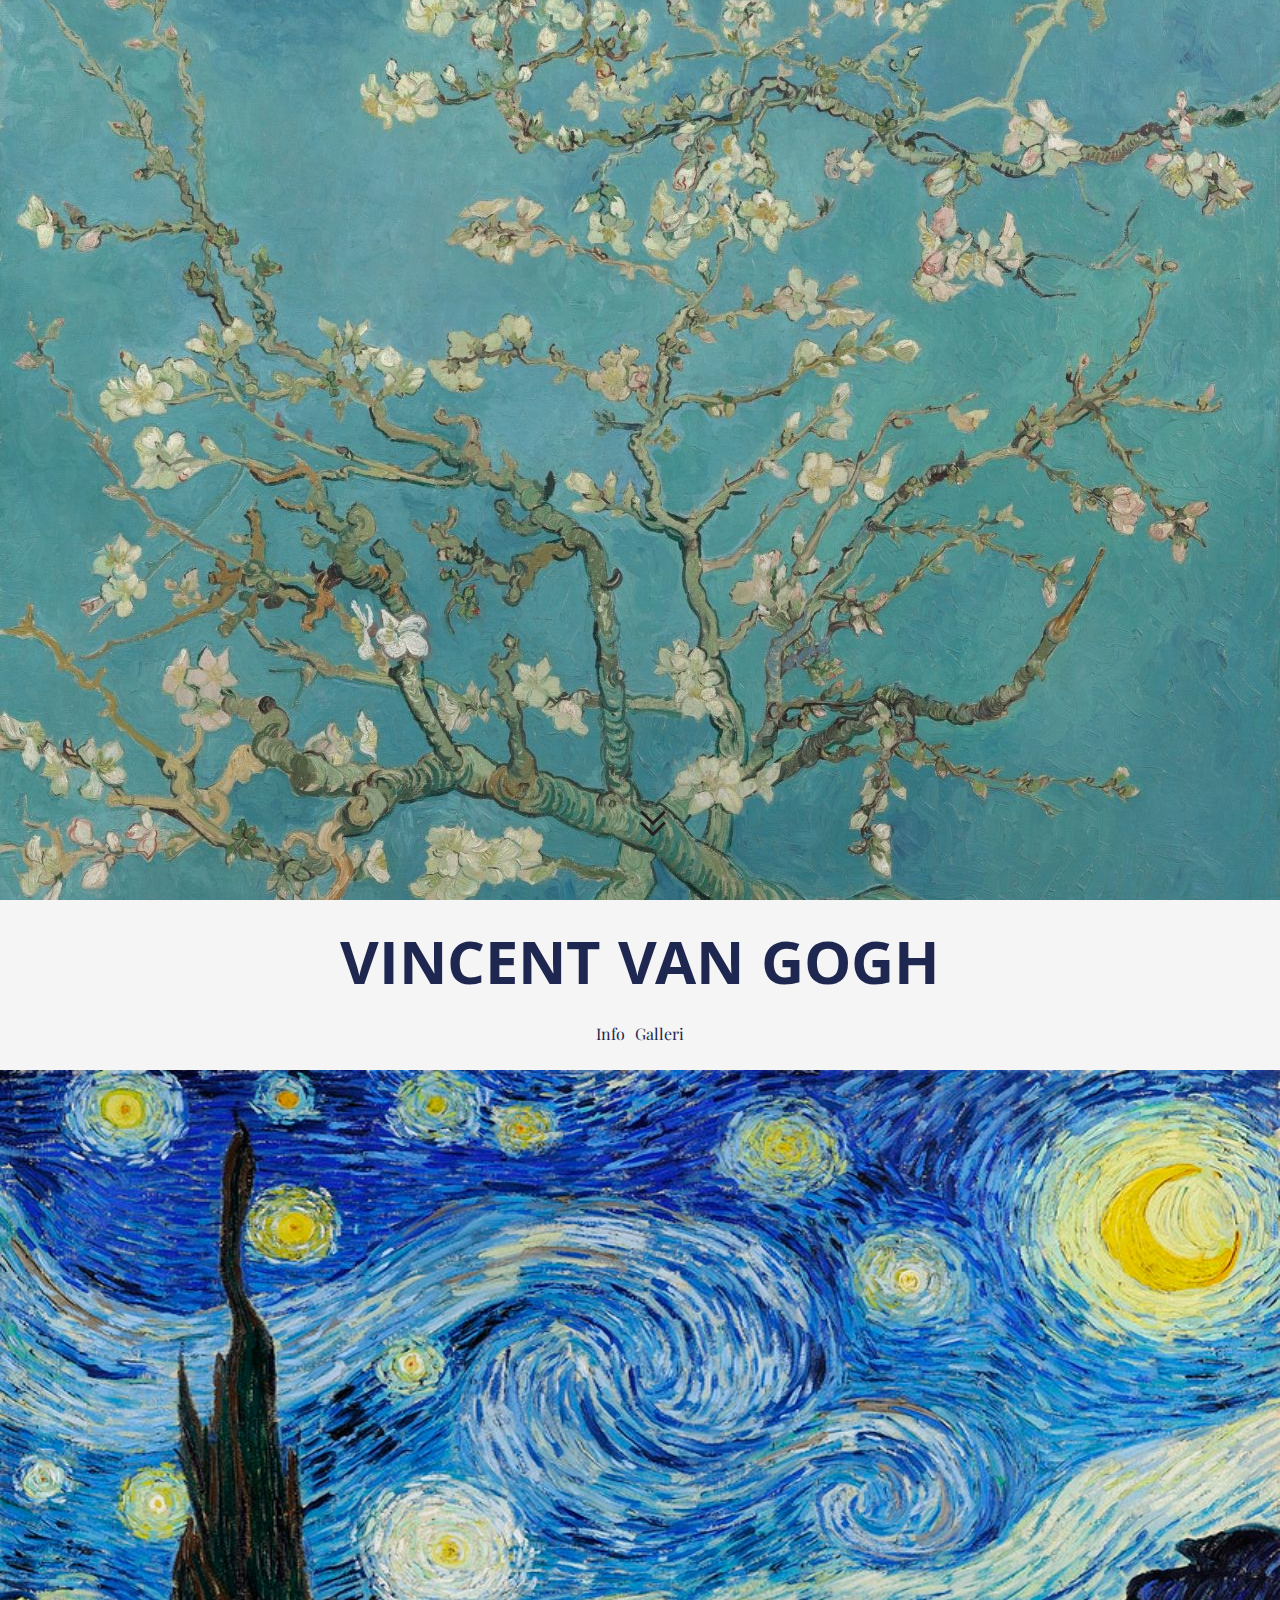
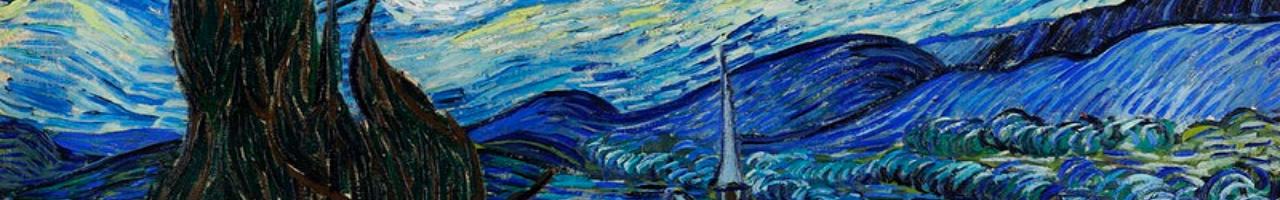
==== commit a4bd95dc: "save" ====
--- a/index.html
+++ b/index.html
@@ -42,9 +42,8 @@
 
                 <nav>
                     <ul>
-                        <li><a href="#text-box1">Info</a></li>
-                        <li><a href="#text-box2">Liv</a></li>
-                        <li><a href="#funfact-container">Sad facts</a></li>
+                        <li><a href="#Info">Info</a></li>
+
                         <li><a href="./gallery.html">Galleri</a></li>
                     </ul>
                 </nav>
@@ -55,7 +54,7 @@
                     <img src="media/cafe.jpg" class="cafe">
                     <img src="media/original.jpg" class="original">
                 </section>
-                <section class="section-container1">
+                <section class="section-container1" id="Info">
                     <article class="text-box1">
                         <h2>Vincent Van Gogh</h2>
                         <div>
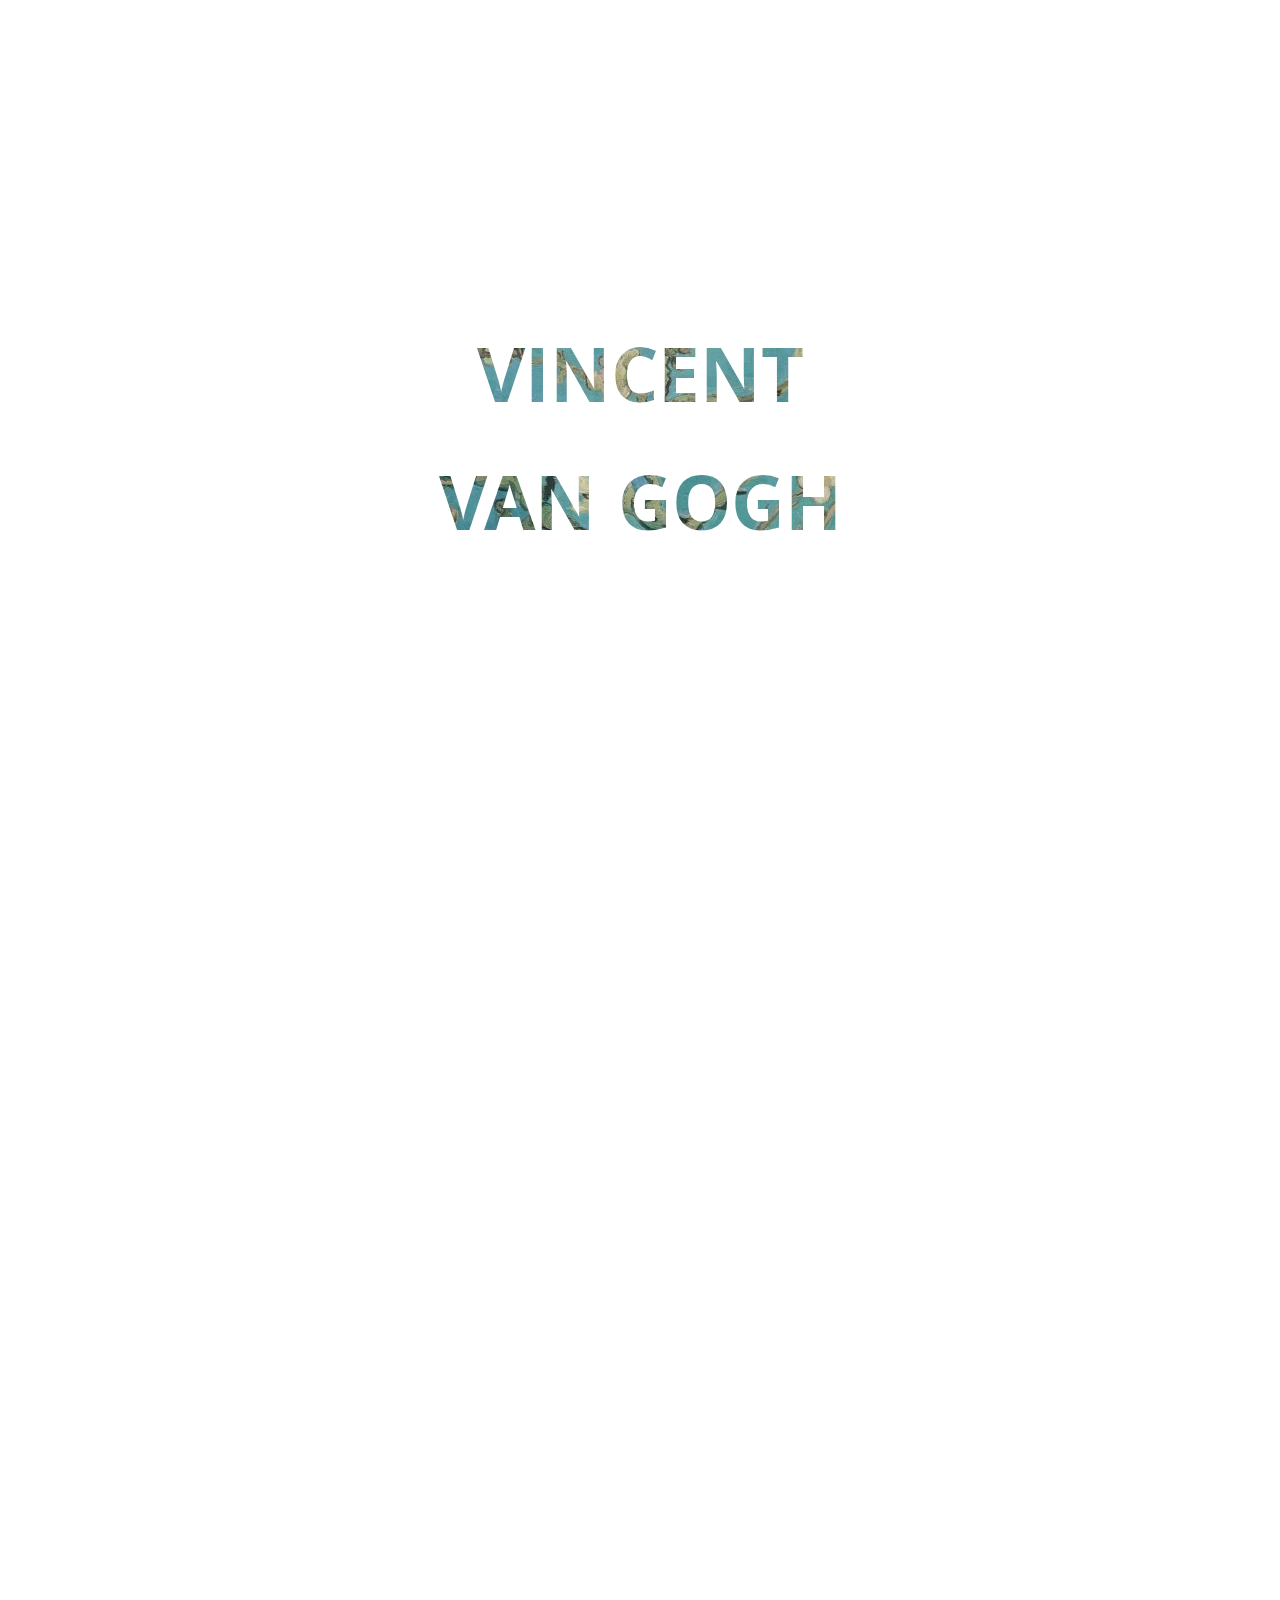
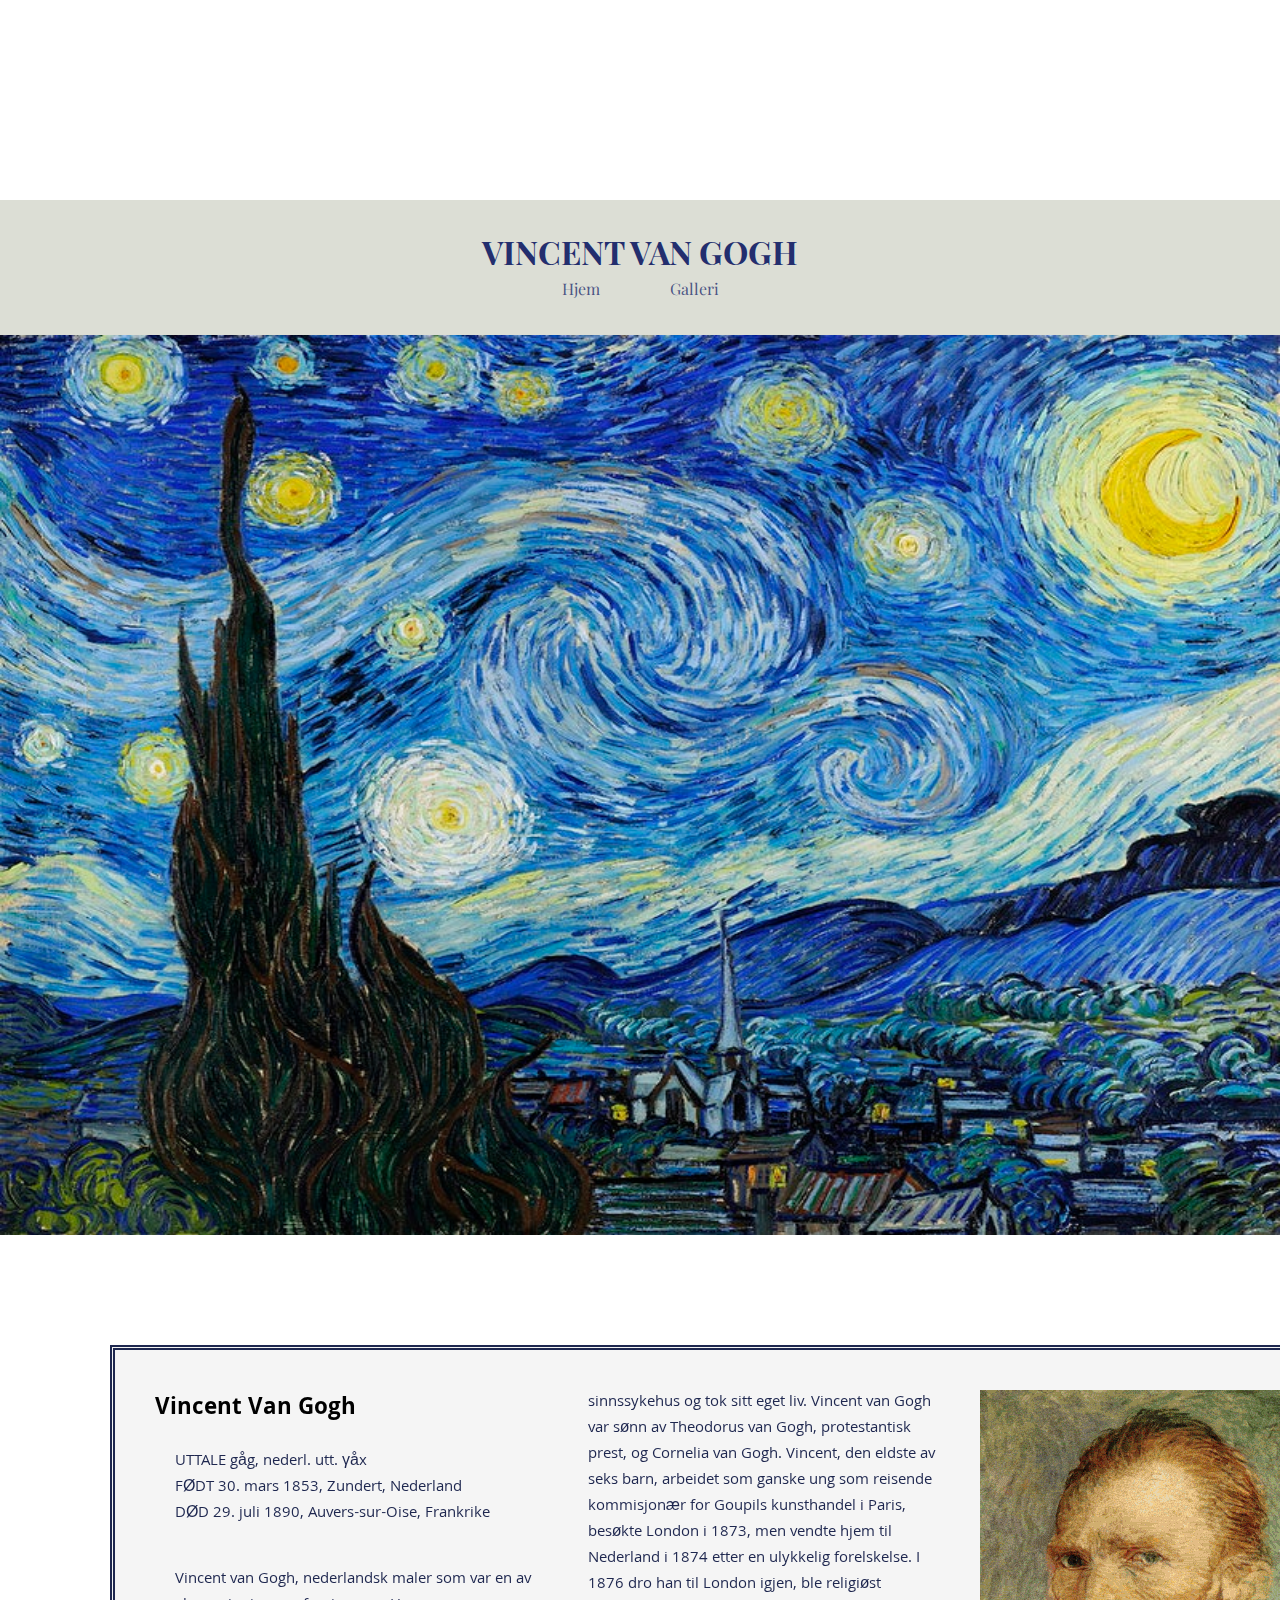
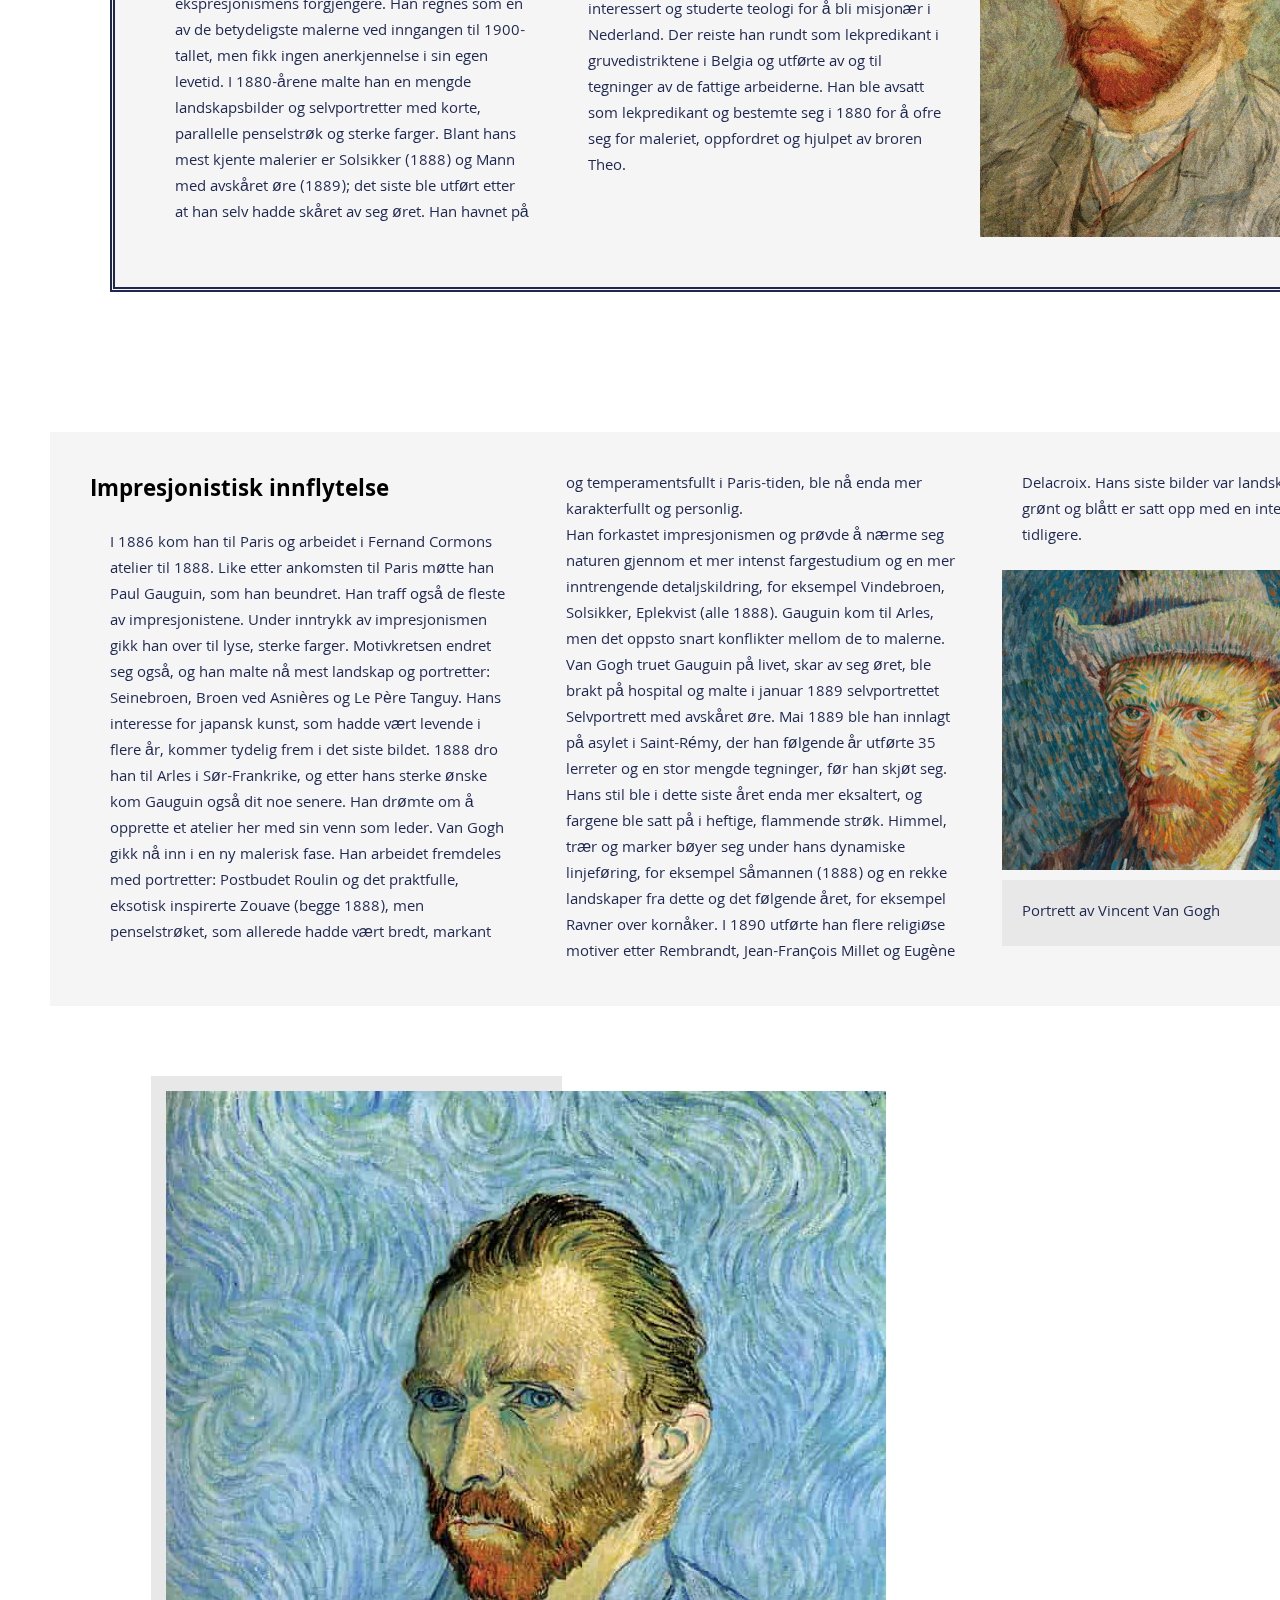
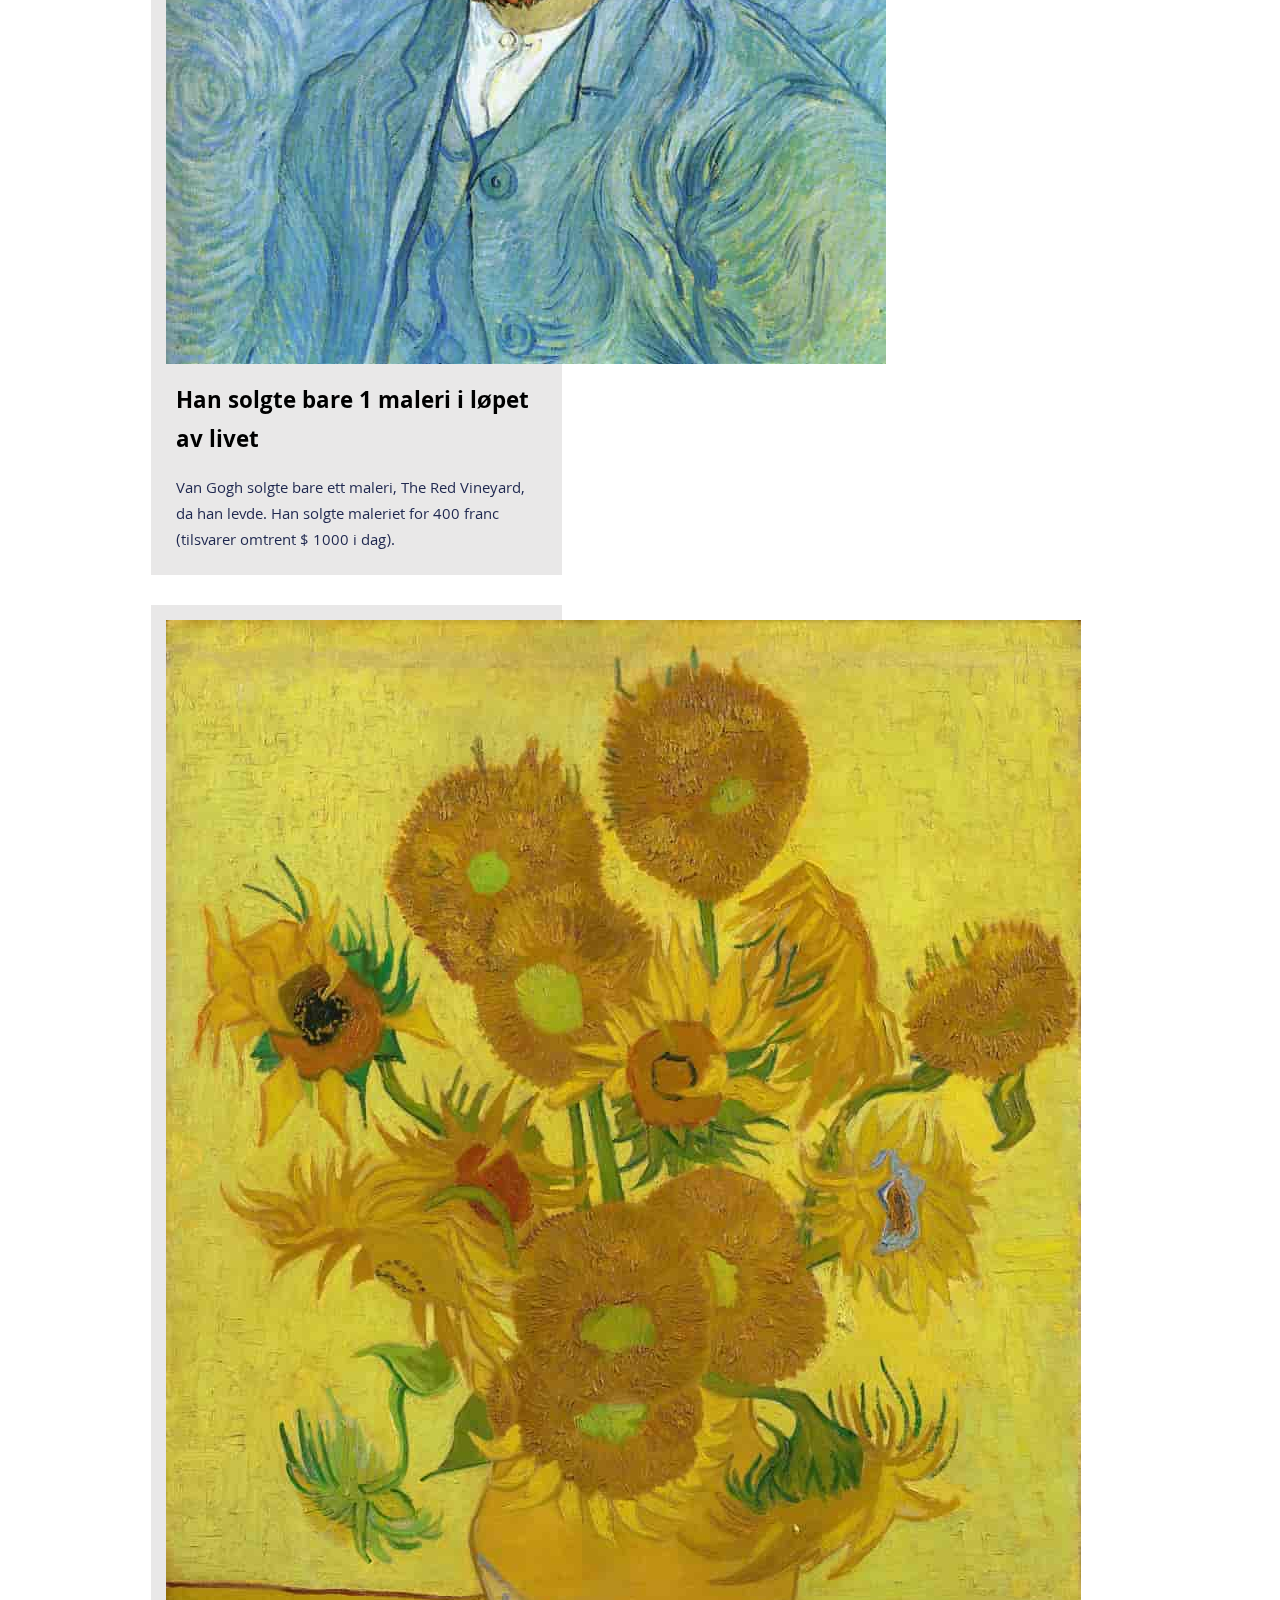
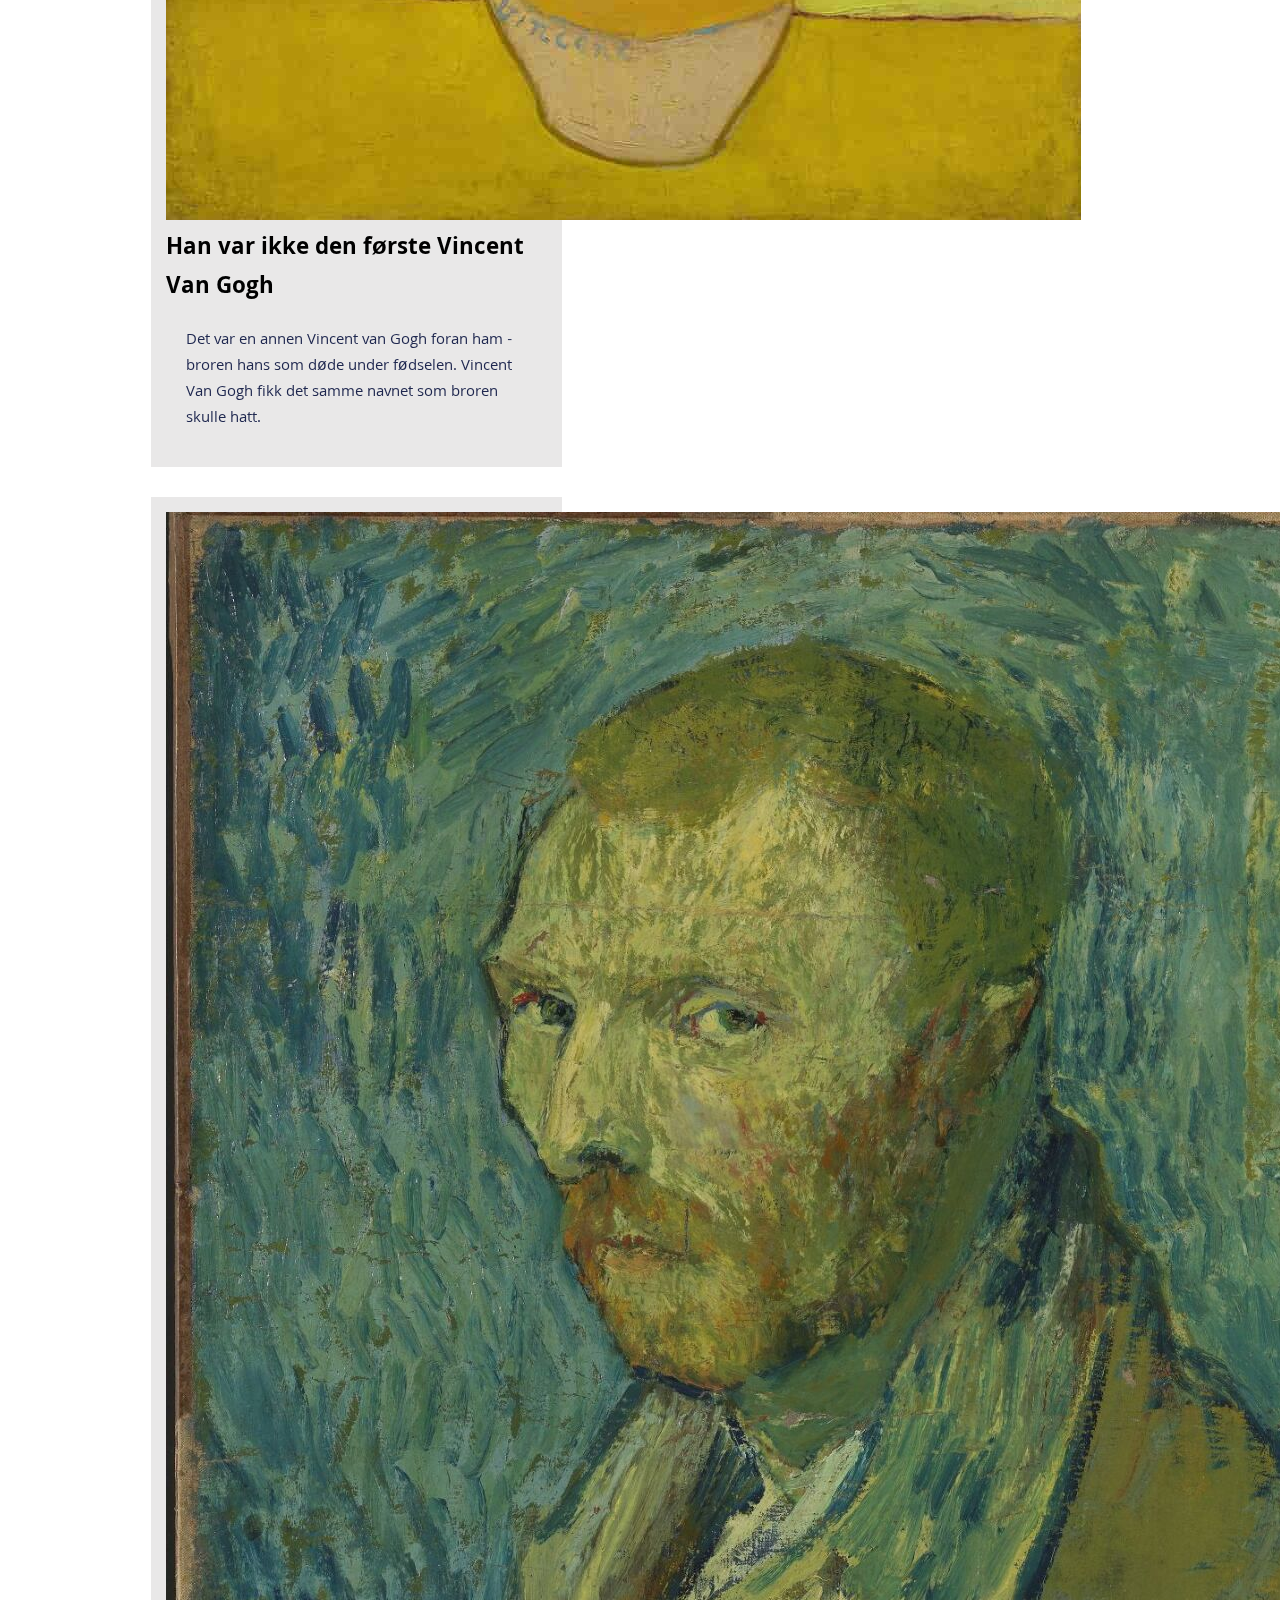
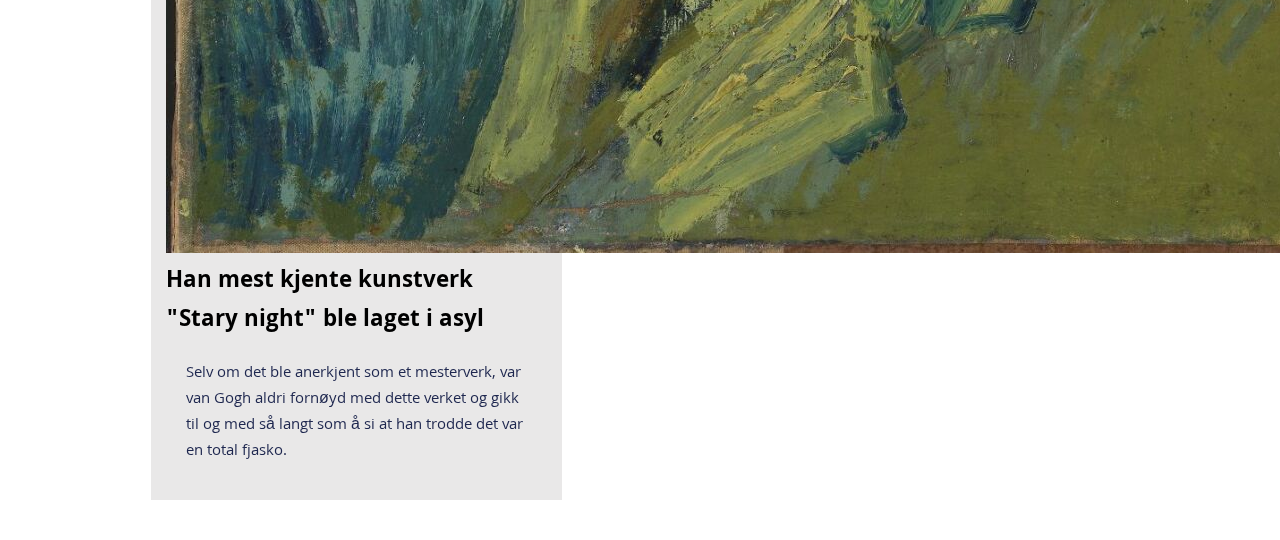
==== commit 22f4273d: "header fixed?" ====
--- a/index.html
+++ b/index.html
@@ -1,111 +1,101 @@
 <!DOCTYPE html>
 <html lang="en">
-
 <head>
     <meta charset="UTF-8">
     <meta http-equiv="X-UA-Compatible" content="IE=edge">
     <meta name="viewport" content="width=device-width, initial-scale=1.0">
     <link rel="preconnect" href="https://fonts.googleapis.com">
     <link rel="preconnect" href="https://fonts.gstatic.com" crossorigin>
-    <link href="https://fonts.googleapis.com/css2?family=Khula:wght@300;400;600;700;800&family=Playfair+Display+SC:ital,wght@0,400;0,700;0,900;1,400;1,700;1,900&family=Playfair+Display:ital,wght@0,400;0,500;0,600;0,700;0,800;0,900;1,400;1,500;1,600;1,700;1,800;1,900&display=swap"
-        rel="stylesheet">
-    <link rel="stylesheet" href="style.css">
+    <link href="https://fonts.googleapis.com/css2?family=Khula:wght@300;400;600;700;800&family=Playfair+Display+SC:ital,wght@0,400;0,700;0,900;1,400;1,700;1,900&family=Playfair+Display:ital,wght@0,400;0,500;0,600;0,700;0,800;0,900;1,400;1,500;1,600;1,700;1,800;1,900&display=swap" rel="stylesheet">
+    <link rel="stylesheet" href="./style.css">
     <title>Vincent Van Gogh</title>
 </head>
+<body>
 
-<body id="home">
-    <div class="parent">
+    <!--Her startet du-->
 
-        <div class="container">
+    <header class="home">
 
-
-
-
-            <div class="Text__remove">
-                <h1>Vincent <br>Van Gogh</h1> <br>
-
-            </div>
-            <a href="#Secoundary" class="scroll__down"></a>
-
-
-
+        <div class="landing landing-set">
+            <div class="slider">
+                <h1>Vincent<br>Van Gogh</h1>
+            </div><!--
+            <a href="#intro-page">
+                    <img class="button" src="./media/arrow-down.svg">
+            </a>-->
         </div>
 
+        <div class="landing landing-image" aria-hidden="true">
+            <div class="slider">
+                <h1>Vincent<br>Van Gogh</h1>
+            </div><!--
+            <a href="#intro-page">
+                <img class="button" src="./media/arrow-down.svg">
+            </a>-->
+        </div>
+    </header>
 
-        <!--Her startet du-->
+    <section class="intro-page">
+        <header class="second-header">
+            <nav>
+                <h1> Vincent Van Gogh </h1>
+                <ul class="menu">
+                    <li><a href="#home">Hjem</a></li>
+                    <li><a href="./gallery.html">Galleri</a></li>
+                </ul>
+            </nav>
+        </header>
+    </section>
 
-        <div class="child">
-            <section class="intro-page" id="Secoundary">
-                <header>
-                    <h1> Vincent Van Gogh </h1>
-                </header>
+    <main>
+        <section class="fade-in">
+            <img src="media/three.jpg" class="tre">
+            <img src="media/cafe.jpg" class="cafe">
+            <img src="media/original.jpg" class="original">
+        </section>
 
-                <nav>
-                    <ul>
-                        <li><a href="#Info">Info</a></li>
+        <section class="section-container1">
+            <article class="text-box1">
+                <h2>Vincent Van Gogh</h2>
+               <div>
+                    <p class="info-box">UTTALE gåg, nederl. utt. γåx <br> FØDT 30. mars 1853, Zundert, Nederland <br> DØD 29. juli 1890, Auvers-sur-Oise, Frankrike</p>
+               </div>
+                <p>Vincent van Gogh, nederlandsk maler som var en av ekspresjonismens forgjengere. Han regnes som en av de betydeligste malerne ved inngangen til 1900-tallet, men fikk ingen anerkjennelse i sin egen levetid. I 1880-årene malte han en mengde landskapsbilder og selvportretter med korte, parallelle penselstrøk og sterke farger. Blant hans mest kjente malerier er Solsikker (1888) og Mann med avskåret øre (1889); det siste ble utført etter at han selv hadde skåret av seg øret. Han havnet på sinnssykehus og tok sitt eget liv. Vincent van Gogh var sønn av Theodorus van Gogh, protestantisk prest, og Cornelia van Gogh. Vincent, den eldste av seks barn, arbeidet som ganske ung som reisende kommisjonær for Goupils kunsthandel i Paris, besøkte London i 1873, men vendte hjem til Nederland i 1874 etter en ulykkelig forelskelse. I 1876 dro han til London igjen, ble religiøst interessert og studerte teologi for å bli misjonær i Nederland. Der reiste han rundt som lekpredikant i gruvedistriktene i Belgia og utførte av og til tegninger av de fattige arbeiderne. Han ble avsatt som lekpredikant og bestemte seg i 1880 for å ofre seg for maleriet, oppfordret og hjulpet av broren Theo. </p> 
+                <img src="media/portrett.gif" alt="Portrett av Van Gogh" class="portrett-gif">            
+            </article>
 
-                        <li><a href="./gallery.html">Galleri</a></li>
-                    </ul>
-                </nav>
-            </section>
-            <main>
-                <section class="fade-in">
-                    <img src="media/tree.jpg" class="tre">
-                    <img src="media/cafe.jpg" class="cafe">
-                    <img src="media/original.jpg" class="original">
-                </section>
-                <section class="section-container1" id="Info">
-                    <article class="text-box1">
-                        <h2>Vincent Van Gogh</h2>
-                        <div>
-                            <p class="info-box1">UTTALE gåg, nederl. utt. γåx <br> FØDT 30. mars 1853, Zundert, Nederland <br> DØD 29. juli 1890, Auvers-sur-Oise, Frankrike</p>
-                        </div>
-                        <p>Vincent van Gogh, nederlandsk maler som var en av ekspresjonismens forgjengere. Han regnes som en av de betydeligste malerne ved inngangen til 1900-tallet, men fikk ingen anerkjennelse i sin egen levetid. I 1880-årene malte han
-                            en mengde landskapsbilder og selvportretter med korte, parallelle penselstrøk og sterke farger. Blant hans mest kjente malerier er Solsikker (1888) og Mann med avskåret øre (1889); det siste ble utført etter at han selv hadde
-                            skåret av seg øret. Han havnet på sinnssykehus og tok sitt eget liv. Vincent van Gogh var sønn av Theodorus van Gogh, protestantisk prest, og Cornelia van Gogh. Vincent, den eldste av seks barn, arbeidet som ganske ung som
-                            reisende kommisjonær for Goupils kunsthandel i Paris, besøkte London i 1873, men vendte hjem til Nederland i 1874 etter en ulykkelig forelskelse. I 1876 dro han til London igjen, ble religiøst interessert og studerte teologi
-                            for å bli misjonær i Nederland. Der reiste han rundt som lekpredikant i gruvedistriktene i Belgia og utførte av og til tegninger av de fattige arbeiderne. Han ble avsatt som lekpredikant og bestemte seg i 1880 for å ofre seg
-                            for maleriet, oppfordret og hjulpet av broren Theo. </p>
-                        <img src="media/portrett.gif" alt="Portrett av Van Gogh" class="portrett-gif">
-                    </article>
-                    <article class="text-box2">
-                        <h2>Impresjonistisk innflytelse</h2>
-                        <p>I 1886 kom han til Paris og arbeidet i Fernand Cormons atelier til 1888. Like etter ankomsten til Paris møtte han Paul Gauguin, som han beundret. Han traff også de fleste av impresjonistene. Under inntrykk av impresjonismen gikk
-                            han over til lyse, sterke farger. Motivkretsen endret seg også, og han malte nå mest landskap og portretter: Seinebroen, Broen ved Asnières og Le Père Tanguy. Hans interesse for japansk kunst, som hadde vært levende i flere
-                            år, kommer tydelig frem i det siste bildet. 1888 dro han til Arles i Sør-Frankrike, og etter hans sterke ønske kom Gauguin også dit noe senere. Han drømte om å opprette et atelier her med sin venn som leder. Van Gogh gikk nå
-                            inn i en ny malerisk fase. Han arbeidet fremdeles med portretter: Postbudet Roulin og det praktfulle, eksotisk inspirerte Zouave (begge 1888), men penselstrøket, som allerede hadde vært bredt, markant og temperamentsfullt i
-                            Paris-tiden, ble nå enda mer karakterfullt og personlig. <br> Han forkastet impresjonismen og prøvde å nærme seg naturen gjennom et mer intenst fargestudium og en mer inntrengende detaljskildring, for eksempel Vindebroen, Solsikker,
-                            Eplekvist (alle 1888). Gauguin kom til Arles, men det oppsto snart konflikter mellom de to malerne. Van Gogh truet Gauguin på livet, skar av seg øret, ble brakt på hospital og malte i januar 1889 selvportrettet Selvportrett
-                            med avskåret øre. Mai 1889 ble han innlagt på asylet i Saint-Rémy, der han følgende år utførte 35 lerreter og en stor mengde tegninger, før han skjøt seg. Hans stil ble i dette siste året enda mer eksaltert, og fargene ble
-                            satt på i heftige, flammende strøk. Himmel, trær og marker bøyer seg under hans dynamiske linjeføring, for eksempel Såmannen (1888) og en rekke landskaper fra dette og det følgende året, for eksempel Ravner over kornåker. I
-                            1890 utførte han flere religiøse motiver etter Rembrandt, Jean-François Millet og Eugène Delacroix. Hans siste bilder var landskaper, hvor gult, grønt og blått er satt opp med en intensitet som aldri tidligere. </p>
+            <article class="text-box2">
+                <h2>Impresjonistisk innflytelse</h2>
+                <p>I 1886 kom han til Paris og arbeidet i Fernand Cormons atelier til 1888. Like etter ankomsten til Paris møtte han Paul Gauguin, som han beundret. Han traff også de fleste av impresjonistene. Under inntrykk av impresjonismen gikk han over til lyse, sterke farger. Motivkretsen endret seg også, og han malte nå mest landskap og portretter: Seinebroen, Broen ved Asnières og Le Père Tanguy. Hans interesse for japansk kunst, som hadde vært levende i flere år, kommer tydelig frem i det siste bildet.
+                    1888 dro han til Arles i Sør-Frankrike, og etter hans sterke ønske kom Gauguin også dit noe senere. Han drømte om å opprette et atelier her med sin venn som leder. Van Gogh gikk nå inn i en ny malerisk fase. Han arbeidet fremdeles med portretter: Postbudet Roulin og det praktfulle, eksotisk inspirerte Zouave (begge 1888), men penselstrøket, som allerede hadde vært bredt, markant og temperamentsfullt i Paris-tiden, ble nå enda mer karakterfullt og personlig. <br> Han forkastet impresjonismen og prøvde å nærme seg naturen gjennom et mer intenst fargestudium og en mer inntrengende detaljskildring, for eksempel Vindebroen, Solsikker, Eplekvist (alle 1888). Gauguin kom til Arles, men det oppsto snart konflikter mellom de to malerne. Van Gogh truet Gauguin på livet, skar av seg øret, ble brakt på hospital og malte i januar 1889 selvportrettet Selvportrett med avskåret øre. Mai 1889 ble han innlagt på asylet i Saint-Rémy, der han følgende år utførte 35 lerreter og en stor mengde tegninger, før han skjøt seg.
+                    Hans stil ble i dette siste året enda mer eksaltert, og fargene ble satt på i heftige, flammende strøk. Himmel, trær og marker bøyer seg under hans dynamiske linjeføring, for eksempel Såmannen (1888) og en rekke landskaper fra dette og det følgende året, for eksempel Ravner over kornåker.
+                    I 1890 utførte han flere religiøse motiver etter Rembrandt, Jean-François Millet og Eugène Delacroix. Hans siste bilder var landskaper, hvor gult, grønt og blått er satt opp med en intensitet som aldri tidligere. </p>       
+                <div>
+                    <img src="media/self-portrait4.jpeg" alt="Portrett av Van Gogh" class="hatt-img">
+                    <p class="info-box2">Portrett av Vincent Van Gogh</p>
+                </div> 
+            </article>
 
-                        <img src="media/hatt.jpg" alt="Portrett av Van Gogh" class="hatt-img">
-                        <p class="info-box2">Portrett av Vincent Van Gogh</p>
-                    </article>
-                    <article class="funfact-container">
-                        <div class="funfact1">
-                            <img src="media/o.jpg">
-                            <h2 class="box-h">Han solgte bare 1 maleri i løpet av livet</h2>
-                            <p class="box-p">Van Gogh solgte bare ett maleri, The Red Vineyard, da han levde. Han solgte maleriet for 400 franc (tilsvarer omtrent $ 1000 i dag).</p>
-                        </div>
-                        <div class="funfact2">
-                            <img src="media/blommor.jpg">
-                            <h2 class="box-h">Han var ikke den første Vincent Van Gogh</h2>
-                            <p class="box-p">Det var en annen Vincent van Gogh foran ham - broren hans som døde under fødselen. Vincent Van Gogh fikk det samme navnet som broren skulle hatt. </p>
-                        </div>
-                        <div class="funfact3">
-                            <img src="media/standard.jpg">
-                            <h2 class="box-h">Han mest kjente kunstverk "Stary night" ble laget i asyl</h2>
-                            <p class="box-p">Selv om det ble anerkjent som et mesterverk, var van Gogh aldri fornøyd med dette verket og gikk til og med så langt som å si at han trodde det var en total fjasko.</p>
-                        </div>
-                    </article>
-        </div>
+            <article id="funfact-container">
+                <div class="funfact1">
+                    <img src="media/self-portrait3.jpeg">
+                    <h2 class="box-h">Han solgte bare 1 maleri i løpet av livet</h2>
+                    <p class="box-p">Van Gogh solgte bare ett maleri, The Red Vineyard, da han levde. Han solgte maleriet for 400 franc (tilsvarer omtrent $ 1000 i dag).</p>
+                </div>
+
+                <div class="funfact2">
+                    <img src="media/solsikker.jpg">
+                    <h2 id="box-h">Han var ikke den første Vincent Van Gogh</h2>
+                    <p id="box-p">Det var en annen Vincent van Gogh foran ham - broren hans som døde under fødselen. Vincent Van Gogh fikk det samme navnet som broren skulle hatt. </p>
+                </div>
+
+                <div class="funfact3">
+                    <img src="media/selvportrett9.jpg">
+                    <h2 id="box-h">Han mest kjente kunstverk "Stary night" ble laget i asyl</h2>
+                    <p id="box-p">Selv om det ble anerkjent som et mesterverk, var van Gogh aldri fornøyd med dette verket og gikk til og med så langt som å si at han trodde det var en total fjasko.</p>
+                </div>
+            </article>
         </section>
-        </main>
-    </div>
-    </div>
-    </div>
+    </main>
 </body>
-
 </html>--- a/style.css
+++ b/style.css
@@ -1,197 +1,162 @@
 /*Her startet du*/
-
-div.child {
-    height: 100vh;
-    overflow: auto;
-}
-
-body {
-    overflow: hidden;
-    --color-primary: white;
-    --color-secoundary: ;
-    --color-Primary-dark: ;
-    --color-secoundary-dark: ;
-    --error-error: ;
-    background-color: whitesmoke;
-}
-
-
-/*div parent and child for scroll effect*/
-
-* {
+*{
     margin: 0;
     scroll-behavior: smooth;
     font-family: 'Khula', sans-serif;
 }
 
-div.container {
+.home{
+    height: 200vh;
+}
+
+.landing{
+    height: 100vh;
+    width: 100%;
+    clip:rect(0, auto, auto, 0);
+    position: absolute;
+    overflow: hidden;
+}
+
+.landing-set{
+    background: white;
+    /*top: 0;*/
+}
+
+.slider{
+    display: block;
+    position: fixed;
+    margin: auto;
+    width: 100%;
+    top: 50%;
+    -webkit-transform: translateY(-50%);
+        -ms-transform: translateY(-50%);
+            transform: translateY(-50%);
+}
+
+.slider h1{
+    font-size: 5rem;
+    font-weight: bolder;
+    text-align: center;
+    text-transform: uppercase;
+}
+
+.landing-set .slider h1{
+    background: url(media/blossom.jpeg);
+    background-size: 100vw auto;
+    background-repeat: no-repeat;
+    background-position: center;
+    background-clip: text;
+    color: transparent;
+    -webkit-text-fill-color: transparent;
+    -webkit-background-clip: text;
+    color: black;
+}
+
+.landing-image{
+    background-image: url(media/blossom.jpeg);
+    background-size: 100vw auto;
+    /*background-repeat: no-repeat;*/
+    background-position: center;
+    background-attachment: fixed;
+    top: 100vh;
+}
+
+.landing-image .slider h1{
+    color: white;
+}
+/*
+section{
+    margin: 0;
+    height: 100vh;
+    width: 100vw;
+    background-color: white;
+}
+*/
+.intro-page{
+    top: 0;
+    position: sticky;
     z-index: 2;
+}
+.intro-page, main{
+    box-sizing: border-box;
+    padding: 0;
+    background-color: whitesmoke;
+}
+
+.second-header{
     margin: 0;
-    padding: 0;
-    position: relative;
-    background-color: var(--color-primary);
-    background-repeat: no-repeat;
-    background-image: url(media/blossom.jpeg);
-    background-position: center;
-    background-size: cover;
-    max-width: 1920px;
-    max-height: 1080px;
-    height: 100vh;
-    width: 100vw;
-}
-
-div.Text__remove {
+    width: 100vw;
+    background-color: white;
     z-index: 2;
-    font-weight: bold;
-    height: 100vh;
-    width: 100vw;
-    background-size: cover;
-    background-color: white;
-    color: black;
-    text-align: center;
-    position: absolute;
-    mix-blend-mode: screen;
-    transition: background-color 1.25s ease-out 100ms;
-}
-
-div.Text__remove h1 {
-    z-index: 2;
-    line-height: 74%;
-    padding-top: 6%;
-    font-family: 'Khula', 'sans-serif';
-    font-size: 300px;
-    letter-spacing: -10px;
-    position: absolute;
-    max-height: 100vh;
-    bottom: 0;
-    top: 0;
-    left: 0;
-    right: 0;
-}
-
-div.Text__remove:hover {
-    background-color: black;
-}
-
-.scroll__down {
-    z-index: 2;
-    margin-top: 90vh;
-    margin-left: 50%;
-    margin-right: 50%;
-    background-image: url(media/Arrow.svg);
-    text-align: center;
-    height: 30px;
-    width: 30px;
-    background-repeat: no-repeat;
-    border: none;
-    position: absolute;
+}
+
+nav{
+    height: 15vh;
+    width: 100vw;
+    display: flex;
+    flex-direction: column;
+    justify-content: center;
+    align-items: center;
+    position: sticky;
+    background-color: #9aa18759;
     color: white;
-    transition: ease-in;
-    bottom: 0;
-    top: 0;
-    left: 0;
-    right: 0;
-}
-
-* {
-    box-sizing: border-box;
-    margin: 0;
-    padding: 0;
-    scroll-behavior: smooth;
-}
-
-
-/*Header*/
-
-header {
-    display: flex;
+}
+nav h1{
+    font-family: 'Playfair Display SC', serif;
+    padding-bottom: 5px;
     font-size: 2rem;
     text-transform: uppercase;
-    justify-content: center;
-    background-color: whitesmoke;
-    color: rgb(30, 39, 79);
-    padding-top: 20px;
-}
-
-
-/*Navigation*/
-
-nav {
-    align-items: center;
+    color: #232e6e;
+    transition: 0.25s ease-in-out;
+}
+.menu{
+    list-style: none;
+    width: 25vw;
+    display: flex;
+    justify-content: center;
+    padding: 0;
+}
+
+.menu li{
+    display: inline-block;
+    padding: 0 30px 0 30px;
+    justify-content: space-between;
+}
+
+.menu li a{
+    font-family: 'Playfair Display', serif;
+    text-decoration: none;
+    color: #232e6eca;
+    padding: 5px;
+    transition: 0.25s ease-in-out;
+}
+
+.menu li a:hover{
+    background-color:#232e6e;
+    padding: 5px;
+    border-radius: 5px;
     color: white;
-    background-color: whitesmoke;
-}
-
-nav ul {
-    margin-bottom: 20px;
-}
-
-nav,
-nav ul {
-    display: flex;
-    justify-content: center;
-    text-decoration: none;
-}
-
-nav li {
-    display: inline;
-}
-
-nav li a {
-    text-decoration: none;
-    color: rgb(30, 39, 79);
-    padding: 5px;
-    transition: 00.25s ease-in-out;
-    font-family: 'Playfair Display', serif;
-}
-
-nav li a:hover {
-    color: whitesmoke;
-    border: 1px solid rgb(30, 39, 79);
-    border-radius: 5px;
-    background-color: rgb(30, 39, 79);
-}
-
-.intro-page {
-    box-sizing: border-box;
-    padding: 0;
-    display: flex;
-    justify-content: flex-start;
-    align-items: center;
-    flex-direction: column;
-}
-
-
-/*Main*/
-
-main {
+}
+
+main{
     position: relative;
 }
 
-
-/*Overskrifter og paragrafer*/
-
-h2 {
-    font-size: 35px;
-    font-family: 'Playfair Display SC', serif;
-}
-
-p {
+.intro-page h2, p{
+    padding: 20px;
+    color: rgb(30,39,79);
+}
+.intro-page p{
     font-size: 20px;
     font-family: 'Playfair Display', serif;
     line-height: 1.6;
 }
-
-h2,
-p {
-    padding: 20px;
-    color: rgb(30, 39, 79);
-}
-
-
-/*Tekstbokser*/
-
-.section-container1 {
+.intro-page p{
+    font-size: 35px;
+    font-family: 'Playfair Display SC', serif;
+}
+
+.section-container1{
     position: absolute;
     top: 900px;
     display: flex;
@@ -201,123 +166,195 @@
     padding: 10px;
 }
 
-.text-box1 {
+.text-box1{
     margin: 100px;
-    border: thick double rgb(30, 39, 79);
-}
-
-.text-box2 {
+    border: thick double rgb(30,39,79);
+}
+.text-box2{
     margin: 40px;
 }
-
-.text-box1,
-.text-box2 {
+.text-box1, .text-box2{
     background-color: whitesmoke;
     padding: 40px;
     column-count: 3;
     flex-direction: row-reverse;
 }
 
-.info-box1,
-.info-box2 {
+.info-box1, .info-box2{
     background-color: rgb(233, 232, 232);
 }
 
-.info-box2 {
+.info-box2{
     width: 400px;
 }
 
-.funfact-container {
-    display: flex;
-    justify-content: center;
-    flex-direction: row-reverse;
+.funfact-container{
+    display: flex;
+    justify-content: center;
+    flex-direction: row;
     margin: 50px;
 }
 
-.funfact1,
-.funfact2,
-.funfact3 {
+.funfact1, .funfact2, .funfact3{
     background-color: rgb(233, 232, 232);
     border: 5px solid rgb(233, 232, 232);
     width: 30%;
     height: auto;
     margin: 30px 20px;
     justify-content: space-evenly;
-    flex-direction: row-reverse;
+    flex-direction: row;
     min-width: 280px;
     padding: 10px;
 }
 
-.box-h {
+.box-h{
     padding: 10px 10px;
 }
 
-.box-p {
+.box-p{
     padding: 5px 10px;
 }
 
-
-/*Animasjoner*/
-
-.fade-in {
+.fade-in{
     position: relative;
 }
 
-.fade-in img {
+.fade-in img{
     position: absolute;
     animation-name: fade;
     animation-timing-function: ease-in-out;
     animation-iteration-count: infinite;
     animation-direction: alternate;
     animation-duration: 15s;
-}
-
- :nth-of-type(1) {
-    animation-delay: 15s;
-}
-
- :nth-of-type(2) {
-    animation-delay: 10s;
-}
-
- :nth-of-type(3) {
-    animation-delay: 5s;
-}
-
-@keyframes fade {
-    0% {
+    }
+    :nth-of-type(1){
+        animation-delay: 15s;
+    }
+    :nth-of-type(2){
+        animation-delay: 10s;
+    }
+    :nth-of-type(3){
+        animation-delay: 5s;
+    }
+    
+
+@keyframes fade{
+    0%{
         opacity: 1;
     }
-    20% {
+    20%{
         opacity: 0;
     }
-    50% {
+    50%{ 
         opacity: 0;
     }
-    80% {
+    80%{ 
         opacity: 0;
     }
-    100% {
+    100%{ 
         opacity: 1;
     }
 }
 
-
-/*Bilder*/
-
-.tre,
-.cafe,
-.original {
-    height: 100vh;
-    width: 100vw;
-}
-
-.hatt-img {
+.tre, .cafe, .original{
+    height: 100vh;
+    width: 100vw;
+}
+
+.hatt-img{
     width: 400px;
     height: 300px;
 }
 
-.funfact-container img {
+.funfact-container img{
     width: 100%;
     height: 400px;
-}+}
+/*
+
+.landing{
+    background-image: url(media/blossom.jpeg);
+    height: 100vh;
+    width: 100vw;
+    background-repeat: no-repeat;
+    background-size: cover;
+    background-position: center;
+    display: flex;
+    justify-content: center;
+    align-items: center;
+    position: fixed;
+}
+
+.slider{
+    height: 100vh;
+    width: 100vw;
+    display: flex;
+    justify-content: center;
+    align-items: center;
+    font-family: 'Khula', sans-serif;
+    font-size: 5rem;
+    font-weight: bolder;
+    text-align: center;
+    background-color: rgba(0, 0, 0, 0.815);
+    animation: fadeOut ease 5s forwards;
+    position: fixed;
+}
+
+.landing-text{
+    background: url(media/blossom.jpeg);
+    height: 100vh;
+    width: 100vw;
+    padding-top: 300px;
+    background-repeat: no-repeat;
+    background-size: cover;
+    background-position: center;
+    background-clip: unset;
+    -webkit-text-fill-color: transparent;
+    -webkit-background-clip: text;
+    display: block;
+}
+
+@keyframes fadeIn {
+    0% {
+      opacity:0;
+    }
+    100% {
+      opacity:1;
+    }
+}
+
+@keyframes fadeOut {
+    0% {
+      opacity:1;
+    }
+    100% {
+      opacity:0;
+    }
+}
+
+.button{
+    margin-top: 550px;
+    height: 75px;
+    animation: fadeIn ease 5s forwards;
+    transition: .3s ease;
+}
+.button:hover{
+    transform: scale(1.5);
+    padding: 10px 15px 10px 15px;
+    border-radius: 5px;
+}
+
+/*
+section{
+    height: 100vh;
+    width: 100vw;
+}
+
+header{
+    width: 100vw;
+    height: 25vh;
+    background-color: #9aa187;
+}
+ul{
+    list-style: none;
+}*/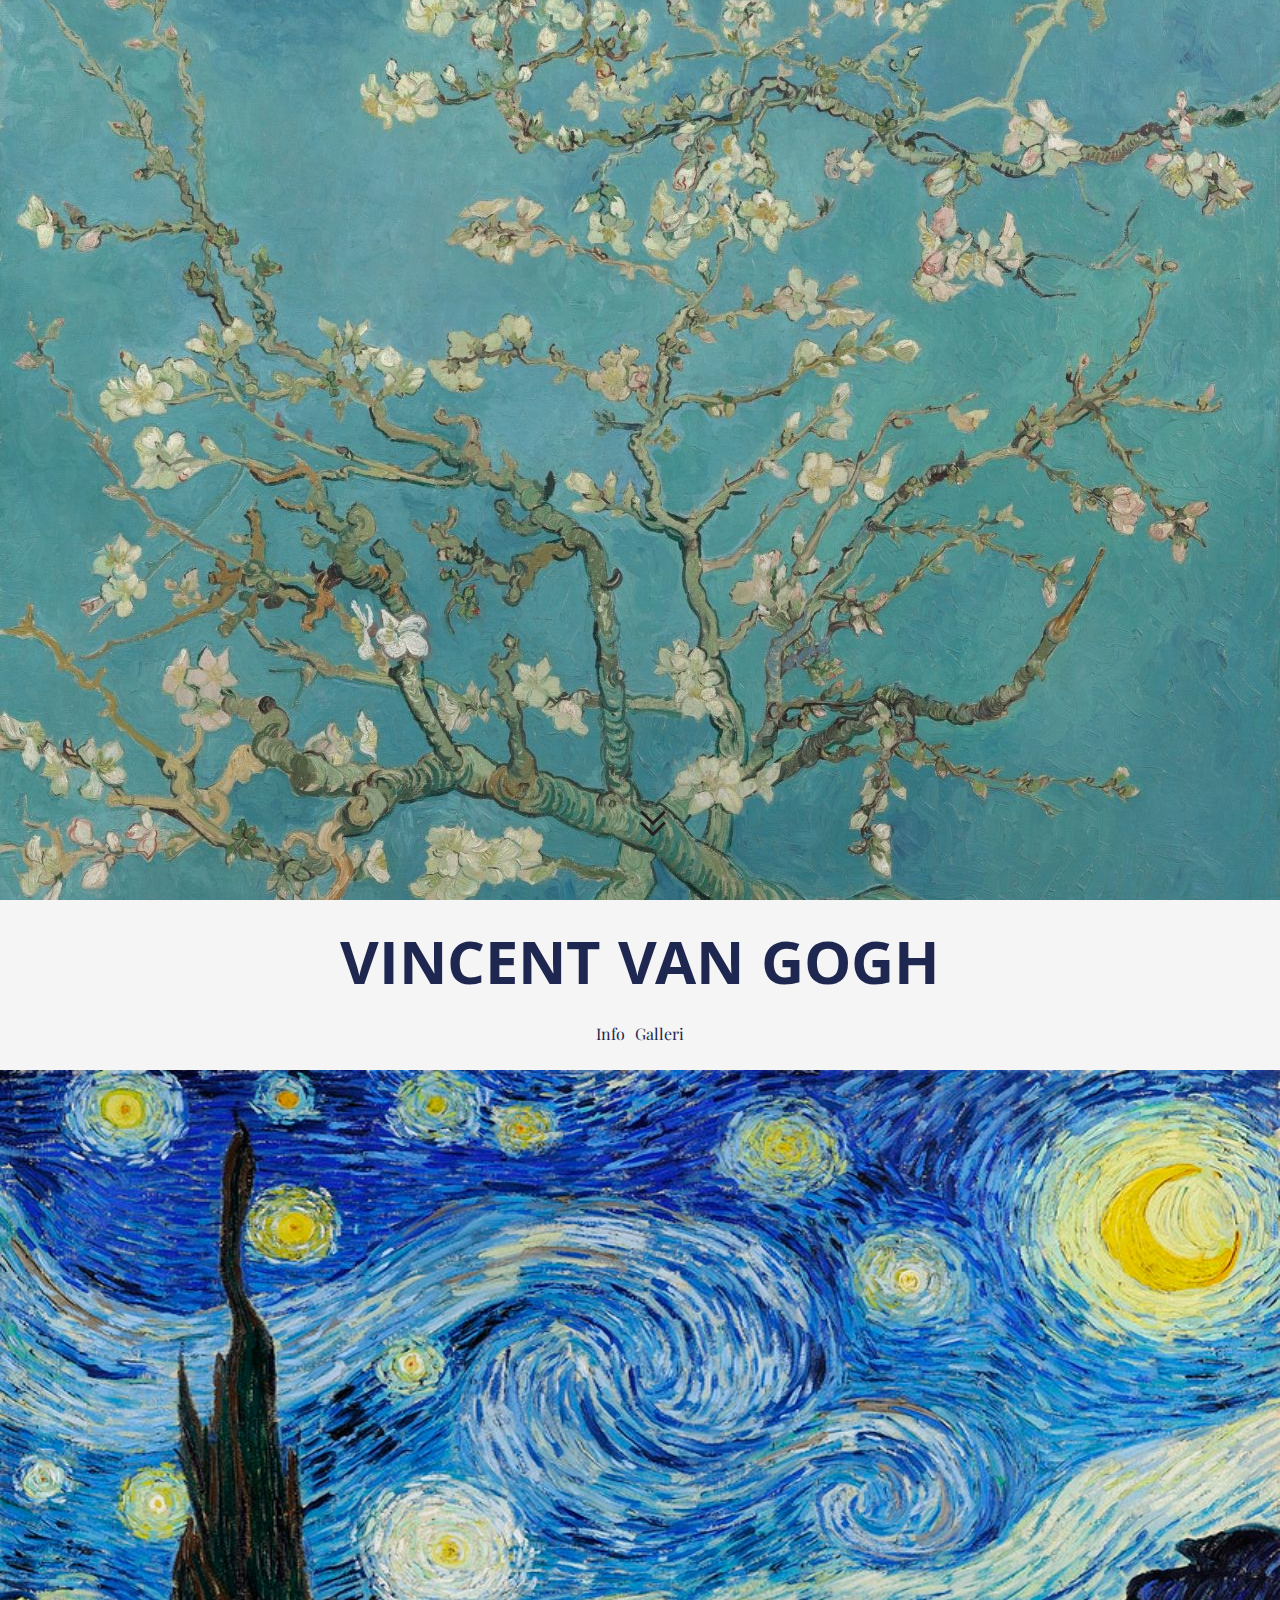
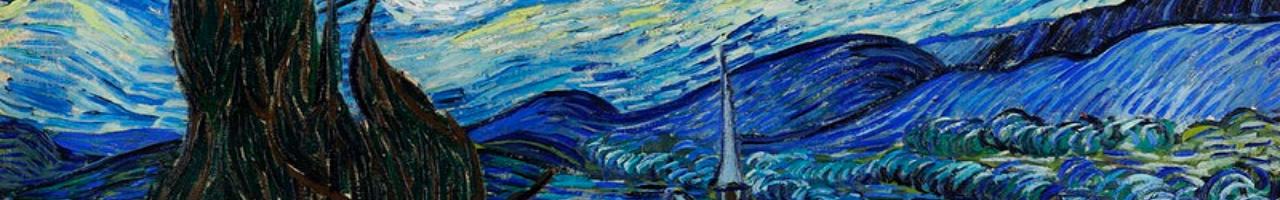
==== commit 64b77c1f: "a" ====
--- a/index.html
+++ b/index.html
@@ -1,101 +1,111 @@
 <!DOCTYPE html>
 <html lang="en">
+
 <head>
     <meta charset="UTF-8">
     <meta http-equiv="X-UA-Compatible" content="IE=edge">
     <meta name="viewport" content="width=device-width, initial-scale=1.0">
     <link rel="preconnect" href="https://fonts.googleapis.com">
     <link rel="preconnect" href="https://fonts.gstatic.com" crossorigin>
-    <link href="https://fonts.googleapis.com/css2?family=Khula:wght@300;400;600;700;800&family=Playfair+Display+SC:ital,wght@0,400;0,700;0,900;1,400;1,700;1,900&family=Playfair+Display:ital,wght@0,400;0,500;0,600;0,700;0,800;0,900;1,400;1,500;1,600;1,700;1,800;1,900&display=swap" rel="stylesheet">
-    <link rel="stylesheet" href="./style.css">
+    <link href="https://fonts.googleapis.com/css2?family=Khula:wght@300;400;600;700;800&family=Playfair+Display+SC:ital,wght@0,400;0,700;0,900;1,400;1,700;1,900&family=Playfair+Display:ital,wght@0,400;0,500;0,600;0,700;0,800;0,900;1,400;1,500;1,600;1,700;1,800;1,900&display=swap"
+        rel="stylesheet">
+    <link rel="stylesheet" href="style.css">
     <title>Vincent Van Gogh</title>
 </head>
-<body>
 
-    <!--Her startet du-->
+<body id="home">
+    <div class="parent">
 
-    <header class="home">
+        <div class="container">
 
-        <div class="landing landing-set">
-            <div class="slider">
-                <h1>Vincent<br>Van Gogh</h1>
-            </div><!--
-            <a href="#intro-page">
-                    <img class="button" src="./media/arrow-down.svg">
-            </a>-->
+
+
+
+            <div class="Text__remove">
+                <h1>Vincent <br>Van Gogh</h1> <br>
+
+            </div>
+            <a href="#Secoundary" class="scroll__down"></a>
+
+
+
         </div>
 
-        <div class="landing landing-image" aria-hidden="true">
-            <div class="slider">
-                <h1>Vincent<br>Van Gogh</h1>
-            </div><!--
-            <a href="#intro-page">
-                <img class="button" src="./media/arrow-down.svg">
-            </a>-->
+
+        <!--Her startet du-->
+
+        <div class="child">
+            <section class="intro-page" id="Secoundary">
+                <header>
+                    <h1> Vincent Van Gogh </h1>
+                </header>
+
+                <nav>
+                    <ul>
+                        <li><a href="#Info">Info</a></li>
+
+                        <li><a href="./gallery.html">Galleri</a></li>
+                    </ul>
+                </nav>
+            </section>
+            <main>
+                <section class="fade-in">
+                    <img src="FrontPagePic/tree.jpg" alt="Painting Tree Van Gogh" class="tre">
+                    <img src="FrontPagePic/cafe.jpg" alt="Painting Cafe Van Gogh" class="cafe">
+                    <img src="FrontPagePic/original.jpg" alt="Painting StaryNight Van Gogh" class="original">
+                </section>
+                <section class="section-container1" id="Info">
+                    <article class="text-box1">
+                        <h2>Vincent Van Gogh</h2>
+                        <div>
+                            <p class="info-box1">UTTALE gåg, nederl. utt. γåx <br> FØDT 30. mars 1853, Zundert, Nederland <br> DØD 29. juli 1890, Auvers-sur-Oise, Frankrike</p>
+                        </div>
+                        <p>Vincent van Gogh, nederlandsk maler som var en av ekspresjonismens forgjengere. Han regnes som en av de betydeligste malerne ved inngangen til 1900-tallet, men fikk ingen anerkjennelse i sin egen levetid. I 1880-årene malte han
+                            en mengde landskapsbilder og selvportretter med korte, parallelle penselstrøk og sterke farger. Blant hans mest kjente malerier er Solsikker (1888) og Mann med avskåret øre (1889); det siste ble utført etter at han selv hadde
+                            skåret av seg øret. Han havnet på sinnssykehus og tok sitt eget liv. Vincent van Gogh var sønn av Theodorus van Gogh, protestantisk prest, og Cornelia van Gogh. Vincent, den eldste av seks barn, arbeidet som ganske ung som
+                            reisende kommisjonær for Goupils kunsthandel i Paris, besøkte London i 1873, men vendte hjem til Nederland i 1874 etter en ulykkelig forelskelse. I 1876 dro han til London igjen, ble religiøst interessert og studerte teologi
+                            for å bli misjonær i Nederland. Der reiste han rundt som lekpredikant i gruvedistriktene i Belgia og utførte av og til tegninger av de fattige arbeiderne. Han ble avsatt som lekpredikant og bestemte seg i 1880 for å ofre seg
+                            for maleriet, oppfordret og hjulpet av broren Theo. </p>
+                        <img src="FrontPagePic/portrett.gif" alt="Portrett av Van Gogh" class="portrett-gif">
+                    </article>
+                    <article class="text-box2">
+                        <h2>Impresjonistisk innflytelse</h2>
+                        <p>I 1886 kom han til Paris og arbeidet i Fernand Cormons atelier til 1888. Like etter ankomsten til Paris møtte han Paul Gauguin, som han beundret. Han traff også de fleste av impresjonistene. Under inntrykk av impresjonismen gikk
+                            han over til lyse, sterke farger. Motivkretsen endret seg også, og han malte nå mest landskap og portretter: Seinebroen, Broen ved Asnières og Le Père Tanguy. Hans interesse for japansk kunst, som hadde vært levende i flere
+                            år, kommer tydelig frem i det siste bildet. 1888 dro han til Arles i Sør-Frankrike, og etter hans sterke ønske kom Gauguin også dit noe senere. Han drømte om å opprette et atelier her med sin venn som leder. Van Gogh gikk nå
+                            inn i en ny malerisk fase. Han arbeidet fremdeles med portretter: Postbudet Roulin og det praktfulle, eksotisk inspirerte Zouave (begge 1888), men penselstrøket, som allerede hadde vært bredt, markant og temperamentsfullt i
+                            Paris-tiden, ble nå enda mer karakterfullt og personlig. <br> Han forkastet impresjonismen og prøvde å nærme seg naturen gjennom et mer intenst fargestudium og en mer inntrengende detaljskildring, for eksempel Vindebroen, Solsikker,
+                            Eplekvist (alle 1888). Gauguin kom til Arles, men det oppsto snart konflikter mellom de to malerne. Van Gogh truet Gauguin på livet, skar av seg øret, ble brakt på hospital og malte i januar 1889 selvportrettet Selvportrett
+                            med avskåret øre. Mai 1889 ble han innlagt på asylet i Saint-Rémy, der han følgende år utførte 35 lerreter og en stor mengde tegninger, før han skjøt seg. Hans stil ble i dette siste året enda mer eksaltert, og fargene ble
+                            satt på i heftige, flammende strøk. Himmel, trær og marker bøyer seg under hans dynamiske linjeføring, for eksempel Såmannen (1888) og en rekke landskaper fra dette og det følgende året, for eksempel Ravner over kornåker. I
+                            1890 utførte han flere religiøse motiver etter Rembrandt, Jean-François Millet og Eugène Delacroix. Hans siste bilder var landskaper, hvor gult, grønt og blått er satt opp med en intensitet som aldri tidligere. </p>
+
+                        <img src="FrontPagePic/hatt.jpg" alt="Portrett av Van Gogh" class="hatt-img">
+                        <p class="info-box2">Portrett av Vincent Van Gogh</p>
+                    </article>
+                    <article class="funfact-container">
+                        <div class="funfact1">
+                            <img src="FrontPagePic/self-portraitGreen.jpg">
+                            <h2 class="box-h">Han solgte bare 1 maleri i løpet av livet</h2>
+                            <p class="box-p">Van Gogh solgte bare ett maleri, The Red Vineyard, da han levde. Han solgte maleriet for 400 franc (tilsvarer omtrent $ 1000 i dag).</p>
+                        </div>
+                        <div class="funfact2">
+                            <img src="FrontPagePic/blommor.jpg">
+                            <h2 class="box-h">Han var ikke den første Vincent Van Gogh</h2>
+                            <p class="box-p">Det var en annen Vincent van Gogh foran ham - broren hans som døde under fødselen. Vincent Van Gogh fikk det samme navnet som broren skulle hatt. </p>
+                        </div>
+                        <div class="funfact3">
+                            <img src="FrontPagePic/standard.jpg">
+                            <h2 class="box-h">Han mest kjente kunstverk "Stary night" ble laget i asyl</h2>
+                            <p class="box-p">Selv om det ble anerkjent som et mesterverk, var van Gogh aldri fornøyd med dette verket og gikk til og med så langt som å si at han trodde det var en total fjasko.</p>
+                        </div>
+                    </article>
         </div>
-    </header>
+        </section>
+        </main>
+    </div>
+    </div>
+    </div>
+</body>
 
-    <section class="intro-page">
-        <header class="second-header">
-            <nav>
-                <h1> Vincent Van Gogh </h1>
-                <ul class="menu">
-                    <li><a href="#home">Hjem</a></li>
-                    <li><a href="./gallery.html">Galleri</a></li>
-                </ul>
-            </nav>
-        </header>
-    </section>
-
-    <main>
-        <section class="fade-in">
-            <img src="media/three.jpg" class="tre">
-            <img src="media/cafe.jpg" class="cafe">
-            <img src="media/original.jpg" class="original">
-        </section>
-
-        <section class="section-container1">
-            <article class="text-box1">
-                <h2>Vincent Van Gogh</h2>
-               <div>
-                    <p class="info-box">UTTALE gåg, nederl. utt. γåx <br> FØDT 30. mars 1853, Zundert, Nederland <br> DØD 29. juli 1890, Auvers-sur-Oise, Frankrike</p>
-               </div>
-                <p>Vincent van Gogh, nederlandsk maler som var en av ekspresjonismens forgjengere. Han regnes som en av de betydeligste malerne ved inngangen til 1900-tallet, men fikk ingen anerkjennelse i sin egen levetid. I 1880-årene malte han en mengde landskapsbilder og selvportretter med korte, parallelle penselstrøk og sterke farger. Blant hans mest kjente malerier er Solsikker (1888) og Mann med avskåret øre (1889); det siste ble utført etter at han selv hadde skåret av seg øret. Han havnet på sinnssykehus og tok sitt eget liv. Vincent van Gogh var sønn av Theodorus van Gogh, protestantisk prest, og Cornelia van Gogh. Vincent, den eldste av seks barn, arbeidet som ganske ung som reisende kommisjonær for Goupils kunsthandel i Paris, besøkte London i 1873, men vendte hjem til Nederland i 1874 etter en ulykkelig forelskelse. I 1876 dro han til London igjen, ble religiøst interessert og studerte teologi for å bli misjonær i Nederland. Der reiste han rundt som lekpredikant i gruvedistriktene i Belgia og utførte av og til tegninger av de fattige arbeiderne. Han ble avsatt som lekpredikant og bestemte seg i 1880 for å ofre seg for maleriet, oppfordret og hjulpet av broren Theo. </p> 
-                <img src="media/portrett.gif" alt="Portrett av Van Gogh" class="portrett-gif">            
-            </article>
-
-            <article class="text-box2">
-                <h2>Impresjonistisk innflytelse</h2>
-                <p>I 1886 kom han til Paris og arbeidet i Fernand Cormons atelier til 1888. Like etter ankomsten til Paris møtte han Paul Gauguin, som han beundret. Han traff også de fleste av impresjonistene. Under inntrykk av impresjonismen gikk han over til lyse, sterke farger. Motivkretsen endret seg også, og han malte nå mest landskap og portretter: Seinebroen, Broen ved Asnières og Le Père Tanguy. Hans interesse for japansk kunst, som hadde vært levende i flere år, kommer tydelig frem i det siste bildet.
-                    1888 dro han til Arles i Sør-Frankrike, og etter hans sterke ønske kom Gauguin også dit noe senere. Han drømte om å opprette et atelier her med sin venn som leder. Van Gogh gikk nå inn i en ny malerisk fase. Han arbeidet fremdeles med portretter: Postbudet Roulin og det praktfulle, eksotisk inspirerte Zouave (begge 1888), men penselstrøket, som allerede hadde vært bredt, markant og temperamentsfullt i Paris-tiden, ble nå enda mer karakterfullt og personlig. <br> Han forkastet impresjonismen og prøvde å nærme seg naturen gjennom et mer intenst fargestudium og en mer inntrengende detaljskildring, for eksempel Vindebroen, Solsikker, Eplekvist (alle 1888). Gauguin kom til Arles, men det oppsto snart konflikter mellom de to malerne. Van Gogh truet Gauguin på livet, skar av seg øret, ble brakt på hospital og malte i januar 1889 selvportrettet Selvportrett med avskåret øre. Mai 1889 ble han innlagt på asylet i Saint-Rémy, der han følgende år utførte 35 lerreter og en stor mengde tegninger, før han skjøt seg.
-                    Hans stil ble i dette siste året enda mer eksaltert, og fargene ble satt på i heftige, flammende strøk. Himmel, trær og marker bøyer seg under hans dynamiske linjeføring, for eksempel Såmannen (1888) og en rekke landskaper fra dette og det følgende året, for eksempel Ravner over kornåker.
-                    I 1890 utførte han flere religiøse motiver etter Rembrandt, Jean-François Millet og Eugène Delacroix. Hans siste bilder var landskaper, hvor gult, grønt og blått er satt opp med en intensitet som aldri tidligere. </p>       
-                <div>
-                    <img src="media/self-portrait4.jpeg" alt="Portrett av Van Gogh" class="hatt-img">
-                    <p class="info-box2">Portrett av Vincent Van Gogh</p>
-                </div> 
-            </article>
-
-            <article id="funfact-container">
-                <div class="funfact1">
-                    <img src="media/self-portrait3.jpeg">
-                    <h2 class="box-h">Han solgte bare 1 maleri i løpet av livet</h2>
-                    <p class="box-p">Van Gogh solgte bare ett maleri, The Red Vineyard, da han levde. Han solgte maleriet for 400 franc (tilsvarer omtrent $ 1000 i dag).</p>
-                </div>
-
-                <div class="funfact2">
-                    <img src="media/solsikker.jpg">
-                    <h2 id="box-h">Han var ikke den første Vincent Van Gogh</h2>
-                    <p id="box-p">Det var en annen Vincent van Gogh foran ham - broren hans som døde under fødselen. Vincent Van Gogh fikk det samme navnet som broren skulle hatt. </p>
-                </div>
-
-                <div class="funfact3">
-                    <img src="media/selvportrett9.jpg">
-                    <h2 id="box-h">Han mest kjente kunstverk "Stary night" ble laget i asyl</h2>
-                    <p id="box-p">Selv om det ble anerkjent som et mesterverk, var van Gogh aldri fornøyd med dette verket og gikk til og med så langt som å si at han trodde det var en total fjasko.</p>
-                </div>
-            </article>
-        </section>
-    </main>
-</body>
 </html>--- a/style.css
+++ b/style.css
@@ -1,162 +1,194 @@
 /*Her startet du*/
-*{
+
+div.child {
+    height: 100vh;
+    overflow: auto;
+}
+
+body {
+    overflow: hidden;
+    --color-primary: white;
+    --color-secoundary: ;
+    --color-Primary-dark: ;
+    --color-secoundary-dark: ;
+    --error-error: ;
+    background-color: whitesmoke;
+}
+
+
+/*div parent and child for scroll effect*/
+
+* {
     margin: 0;
     scroll-behavior: smooth;
     font-family: 'Khula', sans-serif;
 }
 
-.home{
-    height: 200vh;
-}
-
-.landing{
-    height: 100vh;
-    width: 100%;
-    clip:rect(0, auto, auto, 0);
-    position: absolute;
-    overflow: hidden;
-}
-
-.landing-set{
-    background: white;
-    /*top: 0;*/
-}
-
-.slider{
-    display: block;
-    position: fixed;
-    margin: auto;
-    width: 100%;
-    top: 50%;
-    -webkit-transform: translateY(-50%);
-        -ms-transform: translateY(-50%);
-            transform: translateY(-50%);
-}
-
-.slider h1{
-    font-size: 5rem;
-    font-weight: bolder;
-    text-align: center;
-    text-transform: uppercase;
-}
-
-.landing-set .slider h1{
-    background: url(media/blossom.jpeg);
-    background-size: 100vw auto;
+div.container {
+    z-index: 2;
+    margin: 0;
+    padding: 0;
+    position: relative;
+    background-color: var(--color-primary);
     background-repeat: no-repeat;
+    background-image: url(FrontPagePic/blossom.jpeg);
     background-position: center;
-    background-clip: text;
-    color: transparent;
-    -webkit-text-fill-color: transparent;
-    -webkit-background-clip: text;
-    color: black;
-}
-
-.landing-image{
-    background-image: url(media/blossom.jpeg);
-    background-size: 100vw auto;
-    /*background-repeat: no-repeat;*/
-    background-position: center;
-    background-attachment: fixed;
-    top: 100vh;
-}
-
-.landing-image .slider h1{
-    color: white;
-}
-/*
-section{
-    margin: 0;
+    background-size: cover;
+    max-width: 1920px;
+    max-height: 1080px;
     height: 100vh;
     width: 100vw;
+}
+
+div.Text__remove {
+    height: 100vh;
+    width: 100vw;
+    background-size: cover;
     background-color: white;
-}
-*/
-.intro-page{
+    color: black;
+    text-align: center;
+    position: absolute;
+    mix-blend-mode: screen;
+    transition: background-color 1.25s ease-out 100ms;
+}
+
+div.Text__remove h1 {
+    line-height: 74%;
+    padding-top: 6%;
+    font-family: 'Khula', 'sans-serif';
+    font-size: 20rem;
+    letter-spacing: -10px;
+    position: absolute;
+    max-height: 100vh;
+    bottom: 0;
     top: 0;
-    position: sticky;
+    left: 0;
+    right: 0;
+}
+
+div.Text__remove:hover {
+    background-color: black;
+}
+
+.scroll__down {
     z-index: 2;
-}
-.intro-page, main{
+    margin-top: 90vh;
+    margin-left: 50%;
+    margin-right: 50%;
+    background-image: url(FrontPagePic/Arrow.svg);
+    text-align: center;
+    height: 30px;
+    width: 30px;
+    background-repeat: no-repeat;
+    border: none;
+    position: absolute;
+    color: white;
+    transition: ease-in;
+    bottom: 0;
+    top: 0;
+    left: 0;
+    right: 0;
+}
+
+* {
+    box-sizing: border-box;
+    margin: 0;
+    padding: 0;
+    scroll-behavior: smooth;
+}
+
+
+/*Header*/
+
+header {
+    display: flex;
+    font-size: 2rem;
+    text-transform: uppercase;
+    justify-content: center;
+    background-color: whitesmoke;
+    color: rgb(30, 39, 79);
+    padding-top: 20px;
+}
+
+
+/*Navigation*/
+
+nav {
+    align-items: center;
+    color: white;
+    background-color: whitesmoke;
+}
+
+nav ul {
+    margin-bottom: 20px;
+}
+
+nav,
+nav ul {
+    display: flex;
+    justify-content: center;
+    text-decoration: none;
+}
+
+nav li {
+    display: inline;
+}
+
+nav li a {
+    text-decoration: none;
+    color: rgb(30, 39, 79);
+    padding: 5px;
+    transition: 00.25s ease-in-out;
+    font-family: 'Playfair Display', serif;
+}
+
+nav li a:hover {
+    color: whitesmoke;
+    border: 1px solid rgb(30, 39, 79);
+    border-radius: 5px;
+    background-color: rgb(30, 39, 79);
+}
+
+.intro-page {
     box-sizing: border-box;
     padding: 0;
-    background-color: whitesmoke;
-}
-
-.second-header{
-    margin: 0;
-    width: 100vw;
-    background-color: white;
-    z-index: 2;
-}
-
-nav{
-    height: 15vh;
-    width: 100vw;
-    display: flex;
+    display: flex;
+    justify-content: flex-start;
+    align-items: center;
     flex-direction: column;
-    justify-content: center;
-    align-items: center;
-    position: sticky;
-    background-color: #9aa18759;
-    color: white;
-}
-nav h1{
+}
+
+
+/*Main*/
+
+main {
+    position: relative;
+}
+
+
+/*Overskrifter og paragrafer*/
+
+h2 {
+    font-size: 35px;
     font-family: 'Playfair Display SC', serif;
-    padding-bottom: 5px;
-    font-size: 2rem;
-    text-transform: uppercase;
-    color: #232e6e;
-    transition: 0.25s ease-in-out;
-}
-.menu{
-    list-style: none;
-    width: 25vw;
-    display: flex;
-    justify-content: center;
-    padding: 0;
-}
-
-.menu li{
-    display: inline-block;
-    padding: 0 30px 0 30px;
-    justify-content: space-between;
-}
-
-.menu li a{
-    font-family: 'Playfair Display', serif;
-    text-decoration: none;
-    color: #232e6eca;
-    padding: 5px;
-    transition: 0.25s ease-in-out;
-}
-
-.menu li a:hover{
-    background-color:#232e6e;
-    padding: 5px;
-    border-radius: 5px;
-    color: white;
-}
-
-main{
-    position: relative;
-}
-
-.intro-page h2, p{
-    padding: 20px;
-    color: rgb(30,39,79);
-}
-.intro-page p{
+}
+
+p {
     font-size: 20px;
     font-family: 'Playfair Display', serif;
     line-height: 1.6;
 }
-.intro-page p{
-    font-size: 35px;
-    font-family: 'Playfair Display SC', serif;
-}
-
-.section-container1{
+
+h2,
+p {
+    padding: 20px;
+    color: rgb(30, 39, 79);
+}
+
+
+/*Tekstbokser*/
+
+.section-container1 {
     position: absolute;
     top: 900px;
     display: flex;
@@ -166,195 +198,123 @@
     padding: 10px;
 }
 
-.text-box1{
+.text-box1 {
     margin: 100px;
-    border: thick double rgb(30,39,79);
-}
-.text-box2{
+    border: thick double rgb(30, 39, 79);
+}
+
+.text-box2 {
     margin: 40px;
 }
-.text-box1, .text-box2{
+
+.text-box1,
+.text-box2 {
     background-color: whitesmoke;
     padding: 40px;
     column-count: 3;
     flex-direction: row-reverse;
 }
 
-.info-box1, .info-box2{
+.info-box1,
+.info-box2 {
     background-color: rgb(233, 232, 232);
 }
 
-.info-box2{
+.info-box2 {
     width: 400px;
 }
 
-.funfact-container{
+.funfact-container {
     display: flex;
     justify-content: center;
-    flex-direction: row;
+    flex-direction: row-reverse;
     margin: 50px;
 }
 
-.funfact1, .funfact2, .funfact3{
+.funfact1,
+.funfact2,
+.funfact3 {
     background-color: rgb(233, 232, 232);
     border: 5px solid rgb(233, 232, 232);
     width: 30%;
     height: auto;
     margin: 30px 20px;
     justify-content: space-evenly;
-    flex-direction: row;
+    flex-direction: row-reverse;
     min-width: 280px;
     padding: 10px;
 }
 
-.box-h{
+.box-h {
     padding: 10px 10px;
 }
 
-.box-p{
+.box-p {
     padding: 5px 10px;
 }
 
-.fade-in{
+
+/*Animasjoner*/
+
+.fade-in {
     position: relative;
 }
 
-.fade-in img{
+.fade-in img {
     position: absolute;
     animation-name: fade;
     animation-timing-function: ease-in-out;
     animation-iteration-count: infinite;
     animation-direction: alternate;
     animation-duration: 15s;
-    }
-    :nth-of-type(1){
-        animation-delay: 15s;
-    }
-    :nth-of-type(2){
-        animation-delay: 10s;
-    }
-    :nth-of-type(3){
-        animation-delay: 5s;
-    }
-    
-
-@keyframes fade{
-    0%{
+}
+
+ :nth-of-type(1) {
+    animation-delay: 15s;
+}
+
+ :nth-of-type(2) {
+    animation-delay: 10s;
+}
+
+ :nth-of-type(3) {
+    animation-delay: 5s;
+}
+
+@keyframes fade {
+    0% {
         opacity: 1;
     }
-    20%{
+    20% {
         opacity: 0;
     }
-    50%{ 
+    50% {
         opacity: 0;
     }
-    80%{ 
+    80% {
         opacity: 0;
     }
-    100%{ 
+    100% {
         opacity: 1;
     }
 }
 
-.tre, .cafe, .original{
+
+/*Bilder*/
+
+.tre,
+.cafe,
+.original {
     height: 100vh;
     width: 100vw;
 }
 
-.hatt-img{
+.hatt-img {
     width: 400px;
     height: 300px;
 }
 
-.funfact-container img{
+.funfact-container img {
     width: 100%;
     height: 400px;
-}
-/*
-
-.landing{
-    background-image: url(media/blossom.jpeg);
-    height: 100vh;
-    width: 100vw;
-    background-repeat: no-repeat;
-    background-size: cover;
-    background-position: center;
-    display: flex;
-    justify-content: center;
-    align-items: center;
-    position: fixed;
-}
-
-.slider{
-    height: 100vh;
-    width: 100vw;
-    display: flex;
-    justify-content: center;
-    align-items: center;
-    font-family: 'Khula', sans-serif;
-    font-size: 5rem;
-    font-weight: bolder;
-    text-align: center;
-    background-color: rgba(0, 0, 0, 0.815);
-    animation: fadeOut ease 5s forwards;
-    position: fixed;
-}
-
-.landing-text{
-    background: url(media/blossom.jpeg);
-    height: 100vh;
-    width: 100vw;
-    padding-top: 300px;
-    background-repeat: no-repeat;
-    background-size: cover;
-    background-position: center;
-    background-clip: unset;
-    -webkit-text-fill-color: transparent;
-    -webkit-background-clip: text;
-    display: block;
-}
-
-@keyframes fadeIn {
-    0% {
-      opacity:0;
-    }
-    100% {
-      opacity:1;
-    }
-}
-
-@keyframes fadeOut {
-    0% {
-      opacity:1;
-    }
-    100% {
-      opacity:0;
-    }
-}
-
-.button{
-    margin-top: 550px;
-    height: 75px;
-    animation: fadeIn ease 5s forwards;
-    transition: .3s ease;
-}
-.button:hover{
-    transform: scale(1.5);
-    padding: 10px 15px 10px 15px;
-    border-radius: 5px;
-}
-
-/*
-section{
-    height: 100vh;
-    width: 100vw;
-}
-
-header{
-    width: 100vw;
-    height: 25vh;
-    background-color: #9aa187;
-}
-ul{
-    list-style: none;
-}*/+}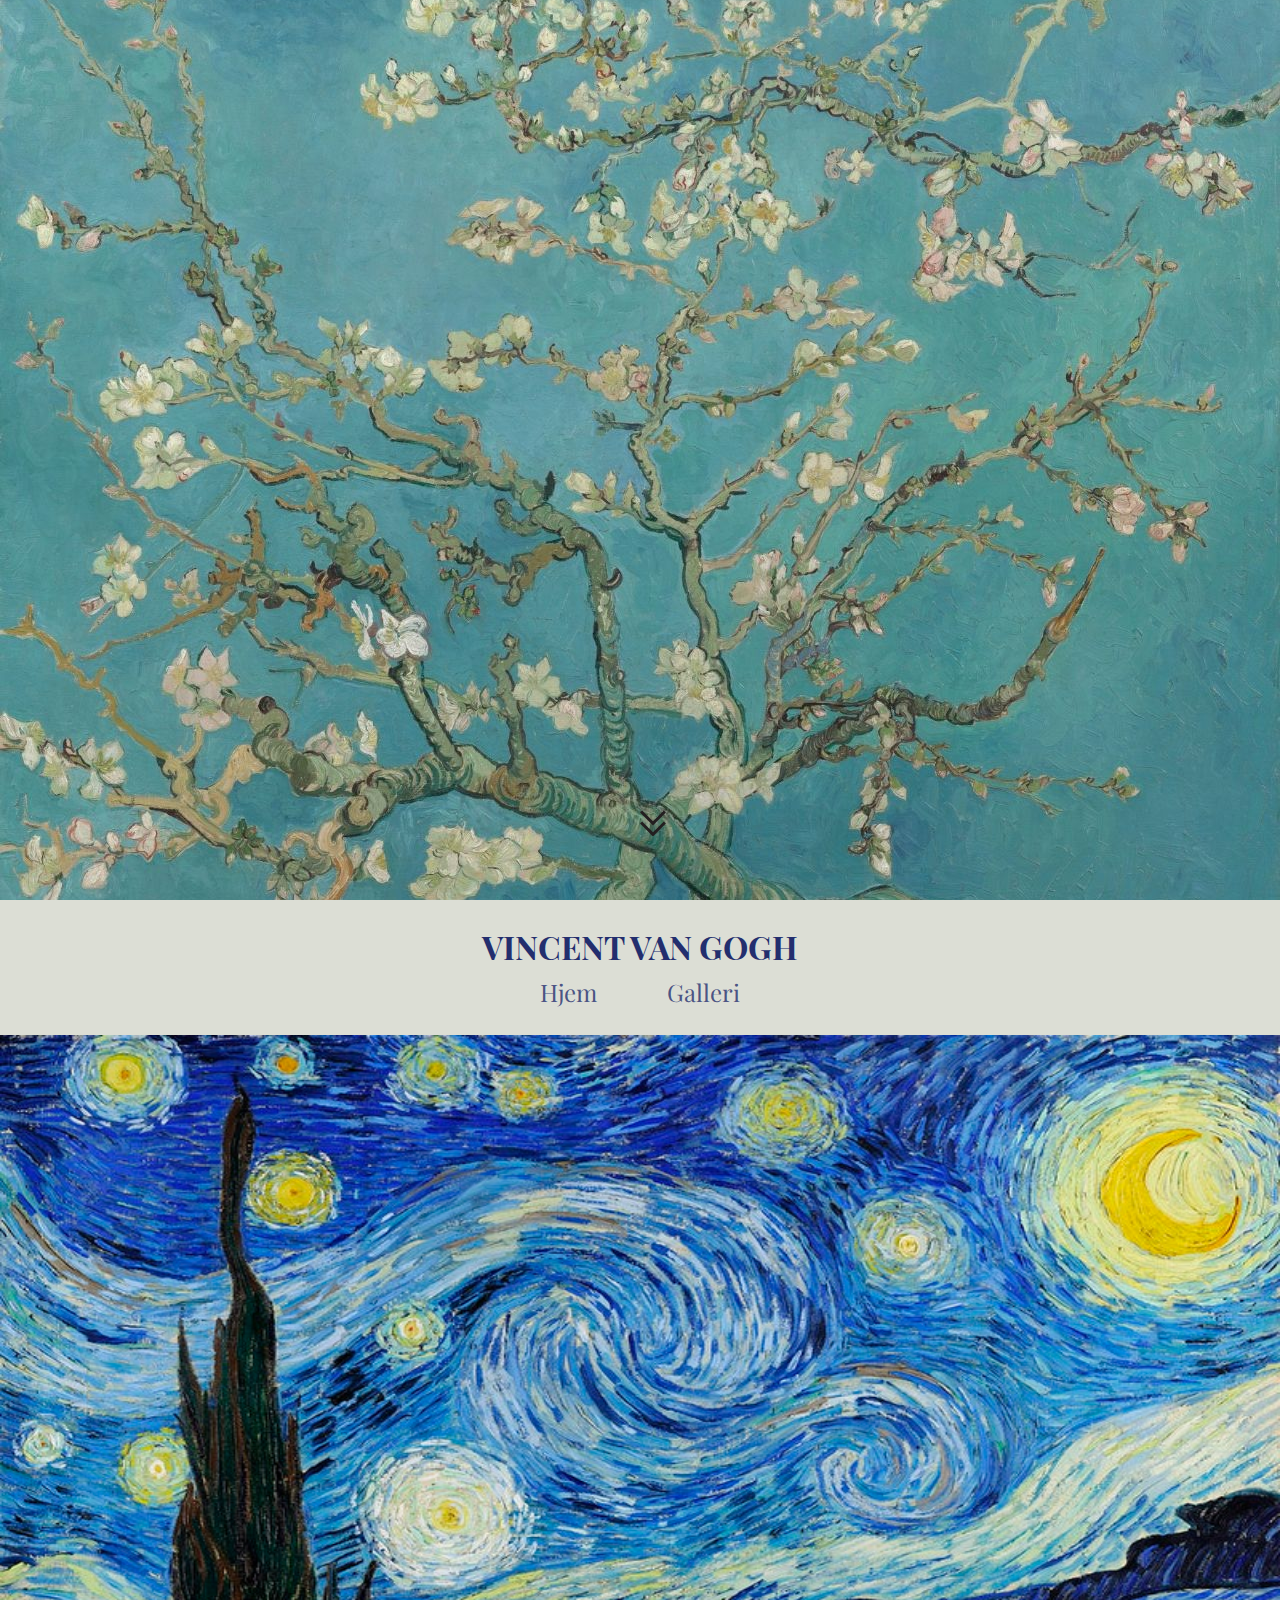
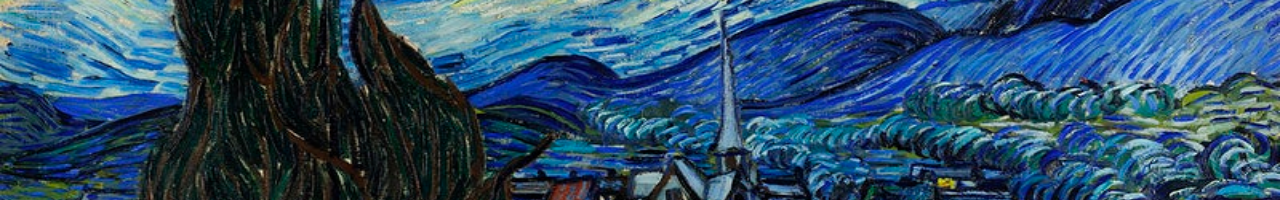
==== commit ddd2d2e1: "a" ====
--- a/index.html
+++ b/index.html
@@ -36,17 +36,15 @@
 
         <div class="child">
             <section class="intro-page" id="Secoundary">
-                <header>
-                    <h1> Vincent Van Gogh </h1>
+                <header class="second-header">
+                    <nav>
+                        <h1> Vincent Van Gogh </h1>
+                        <ul class="menu">
+                            <li><a href="#home">Hjem</a></li>
+                            <li><a href="./gallery.html">Galleri</a></li>
+                        </ul>
+                    </nav>
                 </header>
-
-                <nav>
-                    <ul>
-                        <li><a href="#Info">Info</a></li>
-
-                        <li><a href="./gallery.html">Galleri</a></li>
-                    </ul>
-                </nav>
             </section>
             <main>
                 <section class="fade-in">
--- a/style.css
+++ b/style.css
@@ -21,7 +21,6 @@
 * {
     margin: 0;
     scroll-behavior: smooth;
-    font-family: 'Khula', sans-serif;
 }
 
 div.container {
@@ -107,55 +106,81 @@
     justify-content: center;
     background-color: whitesmoke;
     color: rgb(30, 39, 79);
-    padding-top: 20px;
 }
 
 
 /*Navigation*/
 
-nav {
-    align-items: center;
-    color: white;
-    background-color: whitesmoke;
-}
-
-nav ul {
-    margin-bottom: 20px;
-}
-
-nav,
-nav ul {
-    display: flex;
-    justify-content: center;
-    text-decoration: none;
-}
-
-nav li {
-    display: inline;
-}
-
-nav li a {
-    text-decoration: none;
-    color: rgb(30, 39, 79);
-    padding: 5px;
-    transition: 00.25s ease-in-out;
-    font-family: 'Playfair Display', serif;
-}
-
-nav li a:hover {
-    color: whitesmoke;
-    border: 1px solid rgb(30, 39, 79);
-    border-radius: 5px;
-    background-color: rgb(30, 39, 79);
-}
-
 .intro-page {
+    top: 0;
+    position: sticky;
+    z-index: 2;
+}
+
+.intro-page,
+main {
     box-sizing: border-box;
     padding: 0;
-    display: flex;
-    justify-content: flex-start;
+    background-color: whitesmoke;
+}
+
+.second-header {
+    margin: 0;
+    width: 100vw;
+    background-color: white;
+    z-index: 2;
+}
+
+nav {
+    height: 15vh;
+    width: 100vw;
+    display: flex;
+    flex-direction: column;
+    justify-content: center;
     align-items: center;
-    flex-direction: column;
+    position: sticky;
+    background-color: #9aa18759;
+    color: white;
+}
+
+nav h1 {
+    font-family: 'Playfair Display SC', serif;
+    padding-bottom: 5px;
+    font-size: 2rem;
+    text-transform: uppercase;
+    color: #232e6e;
+    transition: 0.25s ease-in-out;
+}
+
+.menu {
+    list-style: none;
+    width: 25vw;
+    display: flex;
+    justify-content: center;
+    padding: 0;
+}
+
+.menu li {
+    display: inline-block;
+    padding: 0 30px 0 30px;
+    justify-content: space-between;
+}
+
+.menu li a {
+    font-family: 'Playfair Display', serif;
+    text-transform: none;
+    text-decoration: none;
+    color: #232e6eca;
+    padding: 5px;
+    transition: 0.25s ease-in-out;
+    font-size: 1.5rem;
+}
+
+.menu li a:hover {
+    background-color: #232e6e;
+    padding: 5px;
+    border-radius: 5px;
+    color: white;
 }
 
 
